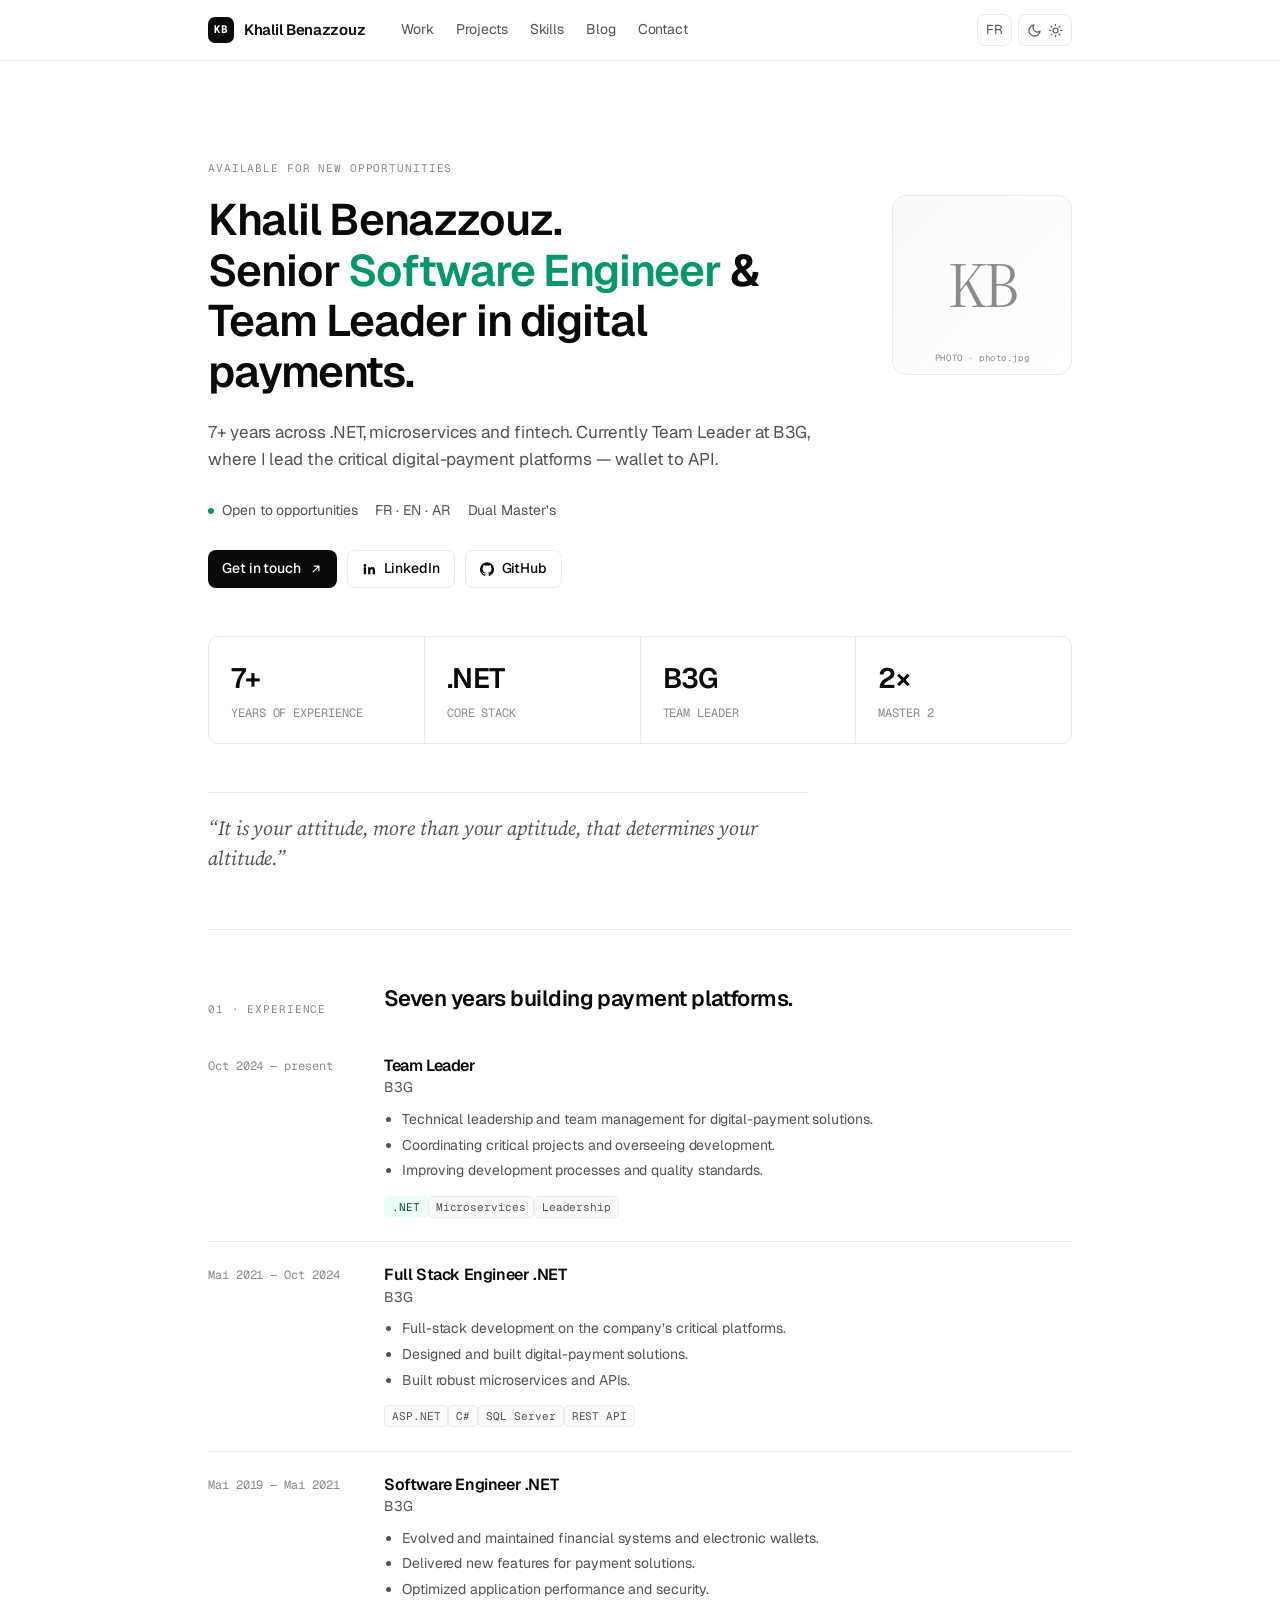
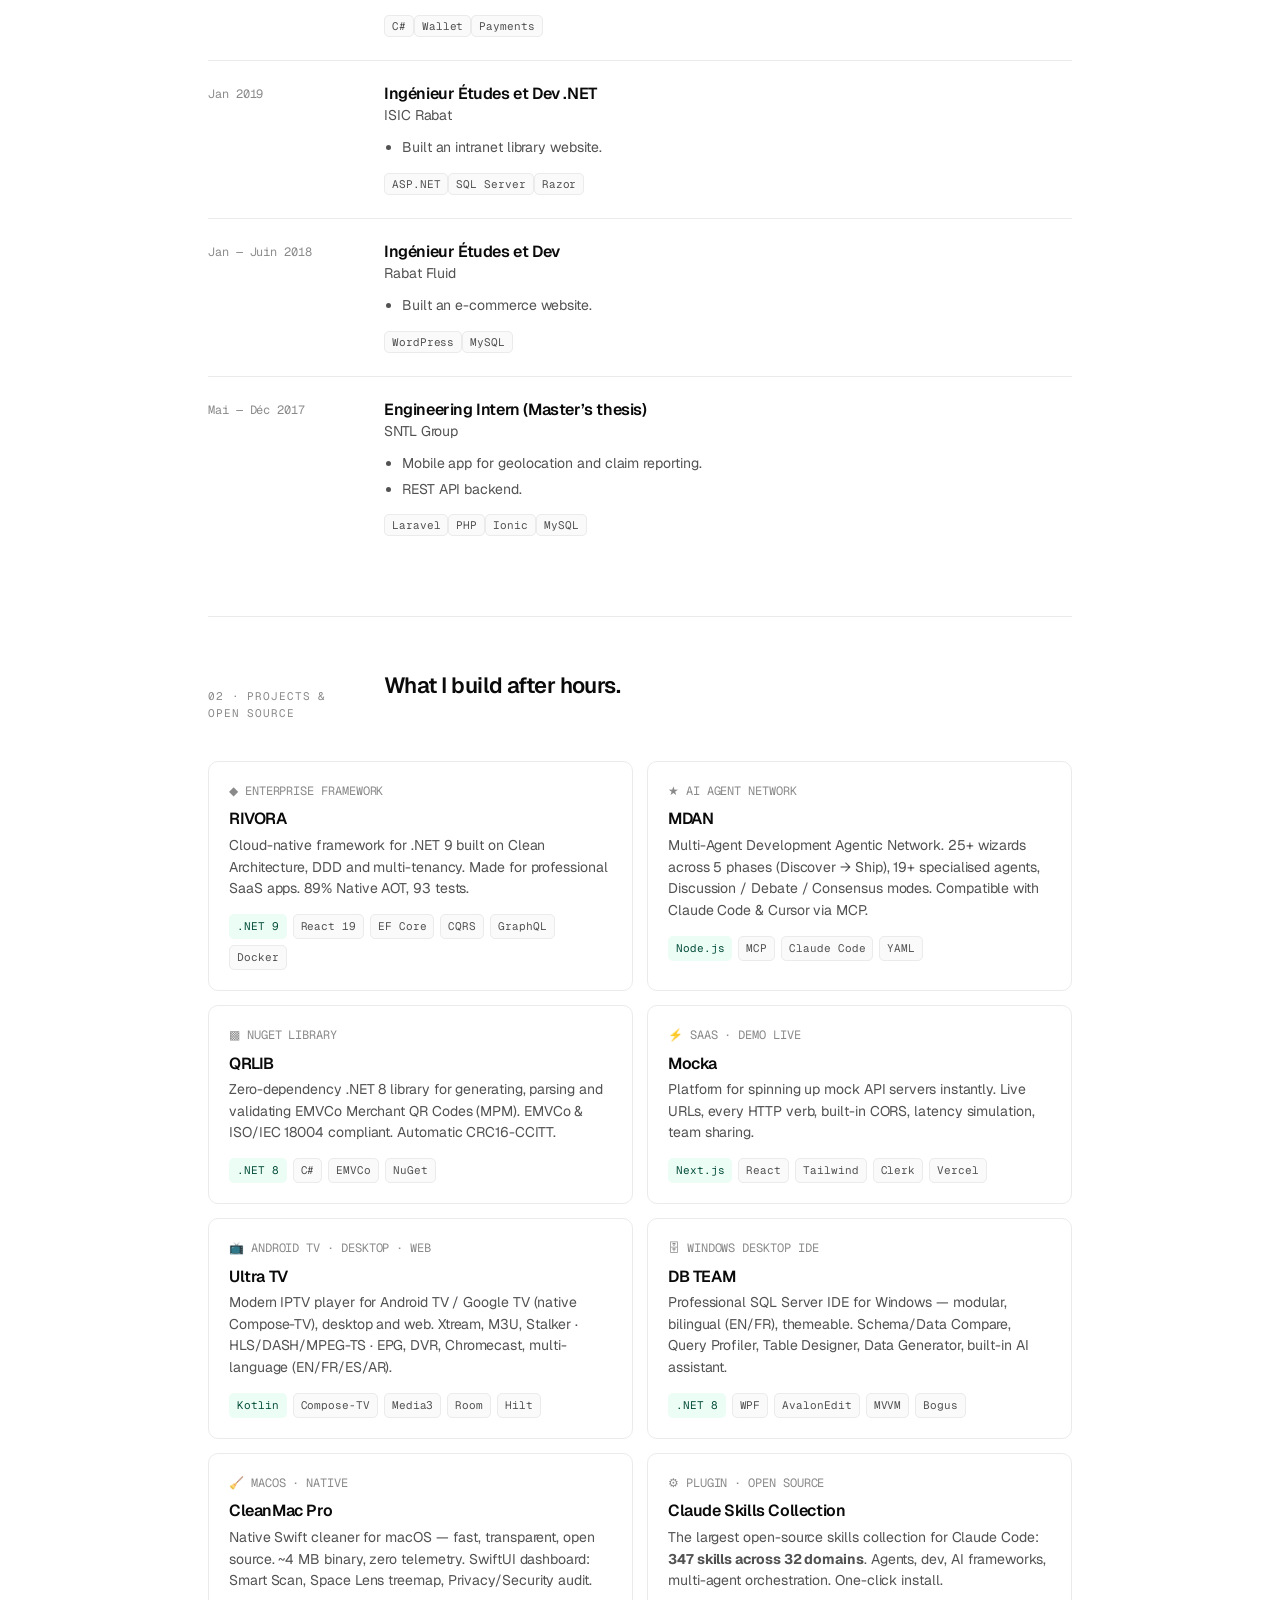
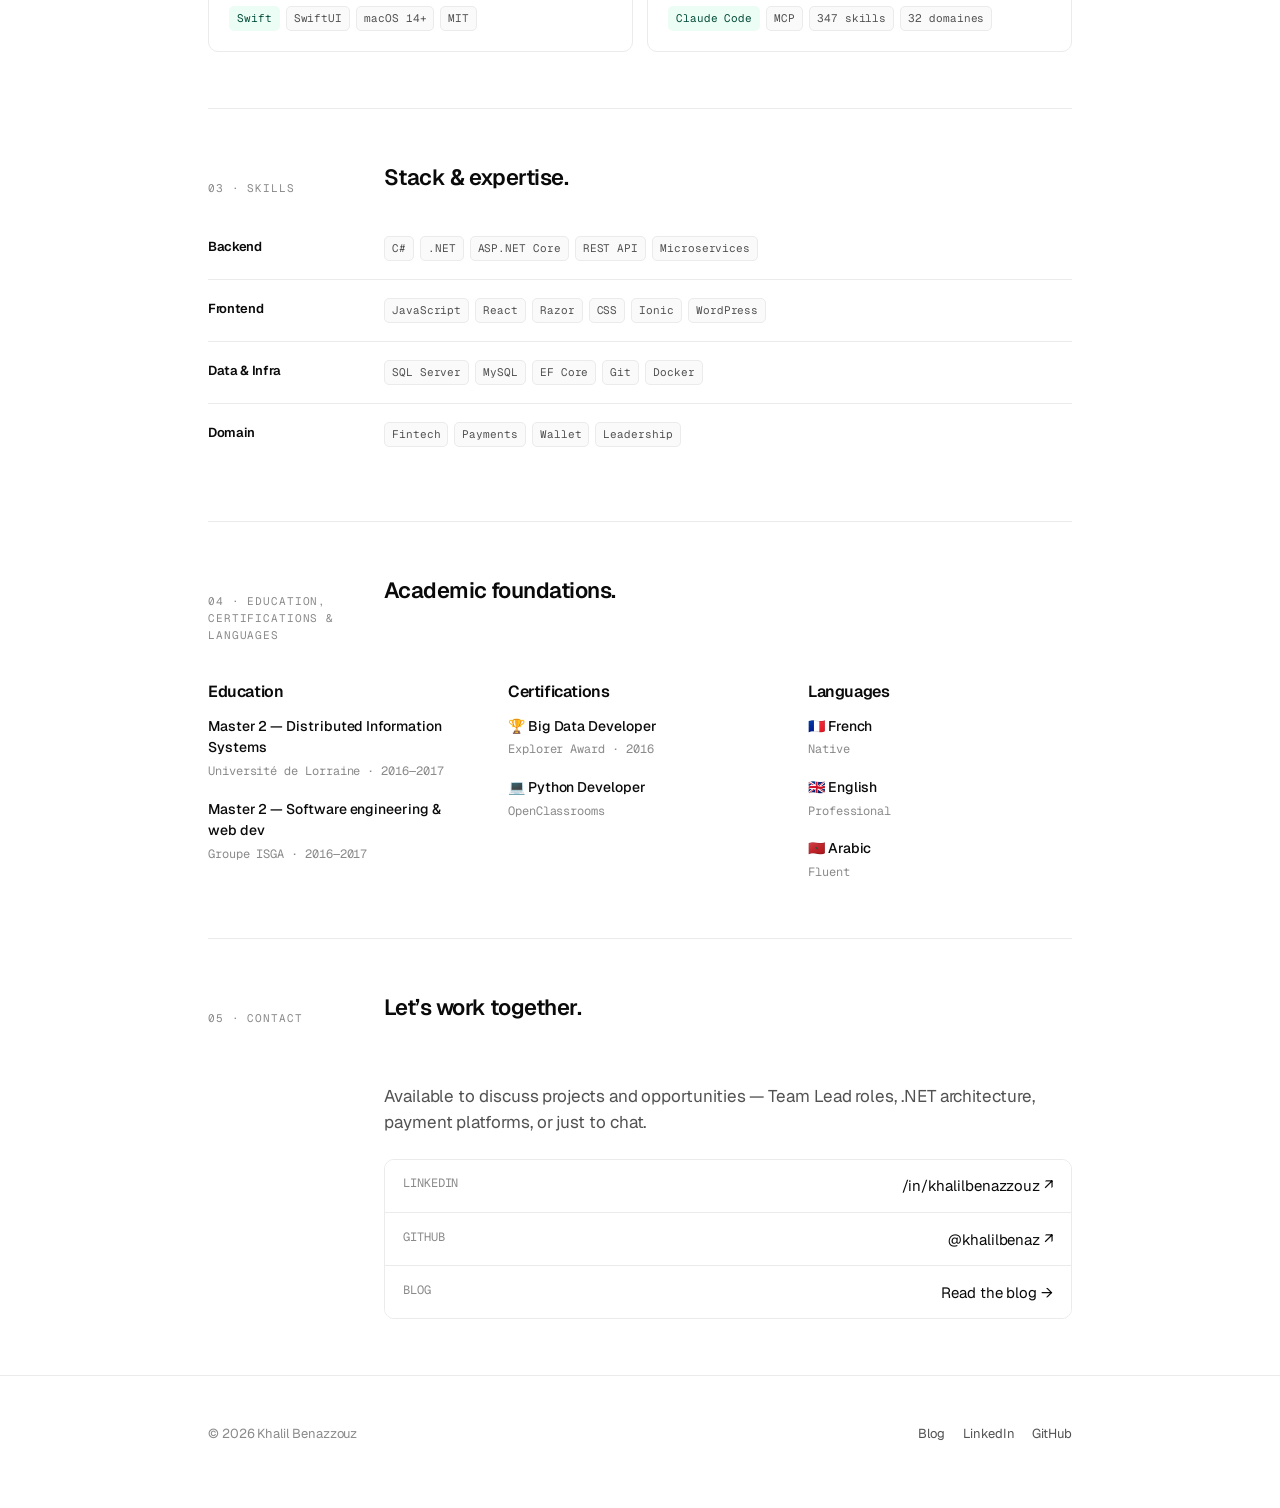
==== index.html @ b404e14e "Fix marker leak + cache-bust + nouveaux tags - blog.js: renderMarkdown strip les markers <!--lang:.." ====
<!doctype html>
<html lang="fr">
<head>
<meta charset="utf-8" />
<meta name="viewport" content="width=device-width,initial-scale=1" />
<title>Khalil Benazzouz — Senior Software Engineer · Team Leader Fintech</title>
<meta name="description" content="Khalil Benazzouz — Senior Software Engineer, Team Leader B3G. 7+ ans en .NET, microservices et solutions de paiement." />
<link rel="preconnect" href="https://fonts.googleapis.com" />
<link rel="preconnect" href="https://fonts.gstatic.com" crossorigin />
<link href="https://fonts.googleapis.com/css2?family=Geist:wght@300;400;500;600;700&family=Geist+Mono:wght@400;500&family=Source+Serif+4:ital,wght@0,400;1,400&display=swap" rel="stylesheet" />
<link rel="stylesheet" href="styles.css?v=3" />
<script src="shared.js?v=3" defer></script>
</head>
<body>
<header class="nav">
  <div class="wrap nav-inner">
    <a class="brand" href="index.html">
      <span class="brand-mark">KB</span>
      <span>Khalil Benazzouz</span>
    </a>
    <nav class="nav-links" aria-label="Primary">
      <a href="#work" data-lang="fr">Parcours</a><a href="#work" data-lang="en">Work</a>
      <a href="#projects" data-lang="fr">Projets</a><a href="#projects" data-lang="en">Projects</a>
      <a href="#skills" data-lang="fr">Compétences</a><a href="#skills" data-lang="en">Skills</a>
      <a href="blog.html">Blog</a>
      <a href="#contact">Contact</a>
    </nav>
    <div class="nav-tools">
      <button class="icon-btn" data-action="toggle-locale" type="button">FR</button>
      <button class="icon-btn" data-action="toggle-theme" type="button" aria-label="Toggle theme">
        <svg data-icon="moon" viewBox="0 0 24 24" fill="none" stroke="currentColor" stroke-width="1.8" stroke-linecap="round" stroke-linejoin="round"><path d="M21 12.8A9 9 0 1 1 11.2 3a7 7 0 0 0 9.8 9.8Z"/></svg>
        <svg data-icon="sun" viewBox="0 0 24 24" fill="none" stroke="currentColor" stroke-width="1.8" stroke-linecap="round" stroke-linejoin="round" hidden><circle cx="12" cy="12" r="4"/><path d="M12 2v2M12 20v2M4.9 4.9l1.4 1.4M17.7 17.7l1.4 1.4M2 12h2M20 12h2M4.9 19.1l1.4-1.4M17.7 6.3l1.4-1.4"/></svg>
      </button>
    </div>
  </div>
</header>

<main class="wrap">

  <!-- HERO -->
  <section class="hero" style="border-top:0">
    <p class="eyebrow"><span data-lang="fr">Disponible pour de nouvelles opportunités</span><span data-lang="en">Available for new opportunities</span></p>
    <div style="display:grid;grid-template-columns:1fr auto;gap:48px;align-items:start;margin-top:18px" class="hero-grid">
      <div>
        <h1>
          <span data-lang="fr">Khalil Benazzouz.<br/>Senior <span class="accent">Software Engineer</span> &amp; Team Leader sur les solutions de paiement.</span>
          <span data-lang="en">Khalil Benazzouz.<br/>Senior <span class="accent">Software Engineer</span> &amp; Team Leader in digital payments.</span>
        </h1>
        <p class="lede" style="margin-top:22px">
          <span data-lang="fr">7+ ans en .NET, microservices et fintech. Aujourd’hui Team Leader chez B3G, où je pilote les plateformes critiques de paiement digital — du wallet à l’API.</span>
          <span data-lang="en">7+ years across .NET, microservices and fintech. Currently Team Leader at B3G, where I lead the critical digital-payment platforms — wallet to API.</span>
        </p>
        <div class="hero-meta">
          <span><span class="dot"></span><span data-lang="fr">Ouvert aux opportunités</span><span data-lang="en">Open to opportunities</span></span>
          <span>FR · EN · AR</span>
          <span data-lang="fr">2× Master 2</span><span data-lang="en">Dual Master’s</span>
        </div>
        <div class="hero-actions">
          <a class="btn btn-primary" href="#contact">
            <span data-lang="fr">Me contacter</span><span data-lang="en">Get in touch</span>
            <svg viewBox="0 0 24 24" fill="none" stroke="currentColor" stroke-width="2" stroke-linecap="round" stroke-linejoin="round"><path d="M7 17 17 7M9 7h8v8"/></svg>
          </a>
          <a class="btn btn-ghost" href="https://linkedin.com/in/khalilbenazzouz" target="_blank" rel="noopener">
            <svg viewBox="0 0 24 24" fill="currentColor"><path d="M4.98 3.5a2.5 2.5 0 1 1 0 5 2.5 2.5 0 0 1 0-5ZM3 9h4v12H3V9Zm7 0h3.8v1.7h.05c.53-1 1.82-2.05 3.75-2.05 4 0 4.74 2.63 4.74 6.05V21h-4v-5.4c0-1.29-.03-2.96-1.8-2.96-1.8 0-2.08 1.41-2.08 2.86V21h-4V9Z"/></svg>
            LinkedIn
          </a>
          <a class="btn btn-ghost" href="https://github.com/khalilbenaz" target="_blank" rel="noopener">
            <svg viewBox="0 0 24 24" fill="currentColor"><path d="M12 .5a12 12 0 0 0-3.8 23.4c.6.1.8-.3.8-.6v-2.2c-3.3.7-4-1.4-4-1.4-.6-1.4-1.4-1.8-1.4-1.8-1.1-.8.1-.8.1-.8 1.2.1 1.9 1.3 1.9 1.3 1.1 1.9 2.9 1.3 3.6 1 .1-.8.4-1.3.8-1.6-2.7-.3-5.5-1.3-5.5-6 0-1.3.5-2.4 1.2-3.2-.1-.3-.5-1.5.1-3.2 0 0 1-.3 3.3 1.2a11.4 11.4 0 0 1 6 0c2.3-1.5 3.3-1.2 3.3-1.2.6 1.7.2 2.9.1 3.2.8.8 1.2 1.9 1.2 3.2 0 4.6-2.8 5.7-5.5 6 .4.4.8 1.1.8 2.2v3.3c0 .3.2.7.8.6A12 12 0 0 0 12 .5Z"/></svg>
            GitHub
          </a>
        </div>
      </div>
      <!-- Photo placeholder. Drop your real photo at photo.jpg next to this file then swap the src below. -->
      <div style="width:180px;height:180px;border-radius:14px;overflow:hidden;border:1px solid var(--border);background:linear-gradient(135deg,var(--bg-soft),var(--bg-elev));display:grid;place-items:center;flex-shrink:0;position:relative">
        <span style="font-family:var(--font-serif);font-size:64px;color:var(--text-3);letter-spacing:-0.04em">KB</span>
        <span style="position:absolute;bottom:8px;font-family:var(--font-mono);font-size:9px;color:var(--text-3);letter-spacing:0.06em">PHOTO · photo.jpg</span>
      </div>
    </div>

    <!-- Stats strip -->
    <div style="display:grid;grid-template-columns:repeat(4,1fr);gap:1px;margin-top:48px;background:var(--border);border:1px solid var(--border);border-radius:var(--radius);overflow:hidden">
      <div style="background:var(--bg-elev);padding:20px 22px">
        <div style="font-size:28px;font-weight:600;letter-spacing:-0.02em">7+</div>
        <div style="color:var(--text-3);font-size:12px;font-family:var(--font-mono);margin-top:4px"><span data-lang="fr">ANS D’EXPÉRIENCE</span><span data-lang="en">YEARS OF EXPERIENCE</span></div>
      </div>
      <div style="background:var(--bg-elev);padding:20px 22px">
        <div style="font-size:28px;font-weight:600;letter-spacing:-0.02em">.NET</div>
        <div style="color:var(--text-3);font-size:12px;font-family:var(--font-mono);margin-top:4px"><span data-lang="fr">STACK PRINCIPALE</span><span data-lang="en">CORE STACK</span></div>
      </div>
      <div style="background:var(--bg-elev);padding:20px 22px">
        <div style="font-size:28px;font-weight:600;letter-spacing:-0.02em">B3G</div>
        <div style="color:var(--text-3);font-size:12px;font-family:var(--font-mono);margin-top:4px">TEAM LEADER</div>
      </div>
      <div style="background:var(--bg-elev);padding:20px 22px">
        <div style="font-size:28px;font-weight:600;letter-spacing:-0.02em">2×</div>
        <div style="color:var(--text-3);font-size:12px;font-family:var(--font-mono);margin-top:4px">MASTER 2</div>
      </div>
    </div>

    <!-- Quote -->
    <blockquote style="margin:48px 0 0;padding:20px 0 0;border-top:1px solid var(--border);font-family:var(--font-serif);font-style:italic;font-size:20px;line-height:1.5;color:var(--text-2);max-width:60ch">
      <span data-lang="fr">« C’est votre attitude, bien plus que votre aptitude, qui détermine votre altitude. »</span>
      <span data-lang="en">“It is your attitude, more than your aptitude, that determines your altitude.”</span>
    </blockquote>
  </section>

  <!-- WORK -->
  <section id="work">
    <div class="section-head">
      <p class="eyebrow">01 · <span data-lang="fr">Expérience professionnelle</span><span data-lang="en">Experience</span></p>
      <h2 data-lang="fr">Sept ans à construire des plateformes de paiement.</h2>
      <h2 data-lang="en">Seven years building payment platforms.</h2>
    </div>
    <div class="timeline">

      <article class="exp">
        <div><div class="when">Oct 2024 — <span data-lang="fr">aujourd’hui</span><span data-lang="en">present</span></div></div>
        <div>
          <h3>Team Leader</h3>
          <p class="where">B3G</p>
          <ul>
            <li data-lang="fr">Leadership technique et gestion d’équipe pour les solutions de paiement numérique.</li>
            <li data-lang="en">Technical leadership and team management for digital-payment solutions.</li>
            <li data-lang="fr">Coordination de projets critiques et supervision du développement.</li>
            <li data-lang="en">Coordinating critical projects and overseeing development.</li>
            <li data-lang="fr">Amélioration des processus de développement et des standards de qualité.</li>
            <li data-lang="en">Improving development processes and quality standards.</li>
          </ul>
          <div class="tags">
            <span class="tag accent">.NET</span><span class="tag">Microservices</span><span class="tag">Leadership</span>
          </div>
        </div>
      </article>

      <article class="exp">
        <div><div class="when">Mai 2021 — Oct 2024</div></div>
        <div>
          <h3>Full Stack Engineer .NET</h3>
          <p class="where">B3G</p>
          <ul>
            <li data-lang="fr">Développement full stack sur les plateformes critiques de l’entreprise.</li>
            <li data-lang="en">Full-stack development on the company’s critical platforms.</li>
            <li data-lang="fr">Conception et implémentation de solutions de paiement digital.</li>
            <li data-lang="en">Designed and built digital-payment solutions.</li>
            <li data-lang="fr">Développement de microservices et APIs robustes.</li>
            <li data-lang="en">Built robust microservices and APIs.</li>
          </ul>
          <div class="tags">
            <span class="tag">ASP.NET</span><span class="tag">C#</span><span class="tag">SQL Server</span><span class="tag">REST API</span>
          </div>
        </div>
      </article>

      <article class="exp">
        <div><div class="when">Mai 2019 — Mai 2021</div></div>
        <div>
          <h3>Software Engineer .NET</h3>
          <p class="where">B3G</p>
          <ul>
            <li data-lang="fr">Évolution et maintenance des systèmes financiers et portefeuilles électroniques.</li>
            <li data-lang="en">Evolved and maintained financial systems and electronic wallets.</li>
            <li data-lang="fr">Développement de fonctionnalités pour solutions de paiement.</li>
            <li data-lang="en">Delivered new features for payment solutions.</li>
            <li data-lang="fr">Optimisation des performances et sécurité des applications.</li>
            <li data-lang="en">Optimized application performance and security.</li>
          </ul>
          <div class="tags">
            <span class="tag">C#</span><span class="tag">Wallet</span><span class="tag">Payments</span>
          </div>
        </div>
      </article>

      <article class="exp">
        <div><div class="when">Jan 2019</div></div>
        <div>
          <h3>Ingénieur Études et Dev .NET</h3>
          <p class="where">ISIC Rabat</p>
          <ul>
            <li data-lang="fr">Développement d’un site intranet de bibliothèque.</li>
            <li data-lang="en">Built an intranet library website.</li>
          </ul>
          <div class="tags">
            <span class="tag">ASP.NET</span><span class="tag">SQL Server</span><span class="tag">Razor</span>
          </div>
        </div>
      </article>

      <article class="exp">
        <div><div class="when">Jan — Juin 2018</div></div>
        <div>
          <h3>Ingénieur Études et Dev</h3>
          <p class="where">Rabat Fluid</p>
          <ul>
            <li data-lang="fr">Développement d’un site web e-commerce.</li>
            <li data-lang="en">Built an e-commerce website.</li>
          </ul>
          <div class="tags">
            <span class="tag">WordPress</span><span class="tag">MySQL</span>
          </div>
        </div>
      </article>

      <article class="exp">
        <div><div class="when">Mai — Déc 2017</div></div>
        <div>
          <h3 data-lang="fr">Ingénieur Stagiaire (PFE Master)</h3>
          <h3 data-lang="en">Engineering Intern (Master’s thesis)</h3>
          <p class="where">SNTL Group</p>
          <ul>
            <li data-lang="fr">Application mobile de géolocalisation et déclaration de sinistre.</li>
            <li data-lang="en">Mobile app for geolocation and claim reporting.</li>
            <li data-lang="fr">API REST backend.</li>
            <li data-lang="en">REST API backend.</li>
          </ul>
          <div class="tags">
            <span class="tag">Laravel</span><span class="tag">PHP</span><span class="tag">Ionic</span><span class="tag">MySQL</span>
          </div>
        </div>
      </article>

    </div>
  </section>

  <!-- PROJECTS -->
  <section id="projects">
    <div class="section-head">
      <p class="eyebrow">02 · <span data-lang="fr">Projets &amp; open source</span><span data-lang="en">Projects &amp; open source</span></p>
      <h2 data-lang="fr">Ce que je construis le soir.</h2>
      <h2 data-lang="en">What I build after hours.</h2>
    </div>

    <div class="grid-2">

      <a class="card" href="https://github.com/khalilbenaz/RIVORA" target="_blank" rel="noopener">
        <div class="meta">◆ ENTERPRISE FRAMEWORK</div>
        <h3>RIVORA</h3>
        <p data-lang="fr">Framework cloud-native pour .NET 9 basé sur Clean Architecture, DDD et multi-tenancy. Conçu pour les applications SaaS professionnelles. 89% Native AOT, 93 tests.</p>
        <p data-lang="en">Cloud-native framework for .NET 9 built on Clean Architecture, DDD and multi-tenancy. Made for professional SaaS apps. 89% Native AOT, 93 tests.</p>
        <div class="tags">
          <span class="tag accent">.NET 9</span><span class="tag">React 19</span><span class="tag">EF Core</span><span class="tag">CQRS</span><span class="tag">GraphQL</span><span class="tag">Docker</span>
        </div>
      </a>

      <a class="card" href="https://github.com/khalilbenaz/MDAN" target="_blank" rel="noopener">
        <div class="meta">★ AI AGENT NETWORK</div>
        <h3>MDAN</h3>
        <p data-lang="fr">Multi-Agent Development Agentic Network. 25+ wizards en 5 phases (Discover → Ship), 19+ agents spécialisés, modes Discussion / Débat / Consensus. Compatible Claude Code &amp; Cursor via MCP.</p>
        <p data-lang="en">Multi-Agent Development Agentic Network. 25+ wizards across 5 phases (Discover → Ship), 19+ specialised agents, Discussion / Debate / Consensus modes. Compatible with Claude Code &amp; Cursor via MCP.</p>
        <div class="tags">
          <span class="tag accent">Node.js</span><span class="tag">MCP</span><span class="tag">Claude Code</span><span class="tag">YAML</span>
        </div>
      </a>

      <a class="card" href="https://github.com/khalilbenaz/QRLIB" target="_blank" rel="noopener">
        <div class="meta">▩ NUGET LIBRARY</div>
        <h3>QRLIB</h3>
        <p data-lang="fr">Librairie .NET 8 zéro-dépendance pour générer, parser et valider les QR Codes EMVCo Merchant (MPM). Conforme EMVCo et ISO/IEC 18004. CRC16-CCITT automatique.</p>
        <p data-lang="en">Zero-dependency .NET 8 library for generating, parsing and validating EMVCo Merchant QR Codes (MPM). EMVCo &amp; ISO/IEC 18004 compliant. Automatic CRC16-CCITT.</p>
        <div class="tags">
          <span class="tag accent">.NET 8</span><span class="tag">C#</span><span class="tag">EMVCo</span><span class="tag">NuGet</span>
        </div>
      </a>

      <a class="card" href="https://mock-a.netlify.app/" target="_blank" rel="noopener">
        <div class="meta">⚡ SAAS · DEMO LIVE</div>
        <h3>Mocka</h3>
        <p data-lang="fr">Plateforme pour créer des serveurs mock API instantanément. URLs live, tous les verbes HTTP, CORS intégré, simulation de latence, partage d’équipe.</p>
        <p data-lang="en">Platform for spinning up mock API servers instantly. Live URLs, every HTTP verb, built-in CORS, latency simulation, team sharing.</p>
        <div class="tags">
          <span class="tag accent">Next.js</span><span class="tag">React</span><span class="tag">Tailwind</span><span class="tag">Clerk</span><span class="tag">Vercel</span>
        </div>
      </a>

      <a class="card" href="https://github.com/khalilbenaz/ultra-tv" target="_blank" rel="noopener">
        <div class="meta">📺 ANDROID TV · DESKTOP · WEB</div>
        <h3>Ultra TV</h3>
        <p data-lang="fr">Lecteur IPTV moderne pour Android TV / Google TV (natif Compose-TV), desktop et web. Xtream, M3U, Stalker · HLS/DASH/MPEG-TS · EPG, DVR, Chromecast, multi-langues (EN/FR/ES/AR).</p>
        <p data-lang="en">Modern IPTV player for Android TV / Google TV (native Compose-TV), desktop and web. Xtream, M3U, Stalker · HLS/DASH/MPEG-TS · EPG, DVR, Chromecast, multi-language (EN/FR/ES/AR).</p>
        <div class="tags">
          <span class="tag accent">Kotlin</span><span class="tag">Compose-TV</span><span class="tag">Media3</span><span class="tag">Room</span><span class="tag">Hilt</span>
        </div>
      </a>

      <a class="card" href="https://khalilbenaz.github.io/DBTeam/" target="_blank" rel="noopener">
        <div class="meta">🗄 WINDOWS DESKTOP IDE</div>
        <h3>DB TEAM</h3>
        <p data-lang="fr">IDE SQL Server professionnel pour Windows — modulaire, bilingue (EN/FR), thèmes. Schema/Data Compare, Query Profiler, Table Designer, Data Generator, AI assistant intégré.</p>
        <p data-lang="en">Professional SQL Server IDE for Windows — modular, bilingual (EN/FR), themeable. Schema/Data Compare, Query Profiler, Table Designer, Data Generator, built-in AI assistant.</p>
        <div class="tags">
          <span class="tag accent">.NET 8</span><span class="tag">WPF</span><span class="tag">AvalonEdit</span><span class="tag">MVVM</span><span class="tag">Bogus</span>
        </div>
      </a>

      <a class="card" href="https://github.com/khalilbenaz/cleanmac-pro" target="_blank" rel="noopener">
        <div class="meta">🧹 MACOS · NATIVE</div>
        <h3>CleanMac Pro</h3>
        <p data-lang="fr">Cleaner natif Swift pour macOS — rapide, transparent, open source. Binaire ~4 MB, zéro télémétrie. Dashboard SwiftUI : Smart Scan, Space Lens (treemap), audit Privacy/Security.</p>
        <p data-lang="en">Native Swift cleaner for macOS — fast, transparent, open source. ~4 MB binary, zero telemetry. SwiftUI dashboard: Smart Scan, Space Lens treemap, Privacy/Security audit.</p>
        <div class="tags">
          <span class="tag accent">Swift</span><span class="tag">SwiftUI</span><span class="tag">macOS 14+</span><span class="tag">MIT</span>
        </div>
      </a>

      <a class="card" href="https://github.com/khalilbenaz/claude-skills-collection" target="_blank" rel="noopener">
        <div class="meta">⚙ PLUGIN · OPEN SOURCE</div>
        <h3>Claude Skills Collection</h3>
        <p data-lang="fr">La plus grande collection open source de skills pour Claude Code : <strong>347 skills, 32 domaines</strong>. Agents, dev, frameworks IA, orchestration multi-agents. Installable en un clic.</p>
        <p data-lang="en">The largest open-source skills collection for Claude Code: <strong>347 skills across 32 domains</strong>. Agents, dev, AI frameworks, multi-agent orchestration. One-click install.</p>
        <div class="tags">
          <span class="tag accent">Claude Code</span><span class="tag">MCP</span><span class="tag">347 skills</span><span class="tag">32 domaines</span>
        </div>
      </a>

    </div>
  </section>

  <!-- SKILLS -->
  <section id="skills">
    <div class="section-head">
      <p class="eyebrow">03 · <span data-lang="fr">Compétences</span><span data-lang="en">Skills</span></p>
      <h2 data-lang="fr">Stack &amp; expertise.</h2>
      <h2 data-lang="en">Stack &amp; expertise.</h2>
    </div>
    <div>
      <div class="skill-group">
        <h4>Backend</h4>
        <div class="skill-list">
          <span class="tag">C#</span><span class="tag">.NET</span><span class="tag">ASP.NET Core</span><span class="tag">REST API</span><span class="tag">Microservices</span>
        </div>
      </div>
      <div class="skill-group">
        <h4>Frontend</h4>
        <div class="skill-list">
          <span class="tag">JavaScript</span><span class="tag">React</span><span class="tag">Razor</span><span class="tag">CSS</span><span class="tag">Ionic</span><span class="tag">WordPress</span>
        </div>
      </div>
      <div class="skill-group">
        <h4>Data &amp; Infra</h4>
        <div class="skill-list">
          <span class="tag">SQL Server</span><span class="tag">MySQL</span><span class="tag">EF Core</span><span class="tag">Git</span><span class="tag">Docker</span>
        </div>
      </div>
      <div class="skill-group">
        <h4><span data-lang="fr">Domaine</span><span data-lang="en">Domain</span></h4>
        <div class="skill-list">
          <span class="tag">Fintech</span><span class="tag">Payments</span><span class="tag">Wallet</span><span class="tag">Leadership</span>
        </div>
      </div>
    </div>
  </section>

  <!-- CERTS + EDU + LANG -->
  <section id="credentials">
    <div class="section-head">
      <p class="eyebrow">04 · <span data-lang="fr">Formation, certifications &amp; langues</span><span data-lang="en">Education, certifications &amp; languages</span></p>
      <h2 data-lang="fr">Bases académiques.</h2>
      <h2 data-lang="en">Academic foundations.</h2>
    </div>

    <div style="display:grid;grid-template-columns:1fr 1fr 1fr;gap:36px" class="creds-grid">
      <div>
        <h3 style="margin-bottom:14px" data-lang="fr">Formation</h3>
        <h3 style="margin-bottom:14px" data-lang="en">Education</h3>
        <ul style="list-style:none;padding:0;margin:0;display:flex;flex-direction:column;gap:18px;font-size:14px">
          <li>
            <div style="color:var(--text);font-weight:500">Master 2 — <span data-lang="fr">Systèmes d’Informations Distribués</span><span data-lang="en">Distributed Information Systems</span></div>
            <div class="meta" style="color:var(--text-3);font-family:var(--font-mono);font-size:12px;margin-top:3px">Université de Lorraine · 2016—2017</div>
          </li>
          <li>
            <div style="color:var(--text);font-weight:500">Master 2 — <span data-lang="fr">Ingénierie logicielle &amp; développement web</span><span data-lang="en">Software engineering &amp; web dev</span></div>
            <div class="meta" style="color:var(--text-3);font-family:var(--font-mono);font-size:12px;margin-top:3px">Groupe ISGA · 2016—2017</div>
          </li>
        </ul>
      </div>
      <div>
        <h3 style="margin-bottom:14px">Certifications</h3>
        <ul style="list-style:none;padding:0;margin:0;display:flex;flex-direction:column;gap:18px;font-size:14px">
          <li>
            <div style="color:var(--text);font-weight:500">🏆 Big Data Developer</div>
            <div class="meta" style="color:var(--text-3);font-family:var(--font-mono);font-size:12px;margin-top:3px">Explorer Award · 2016</div>
          </li>
          <li>
            <div style="color:var(--text);font-weight:500">💻 Python Developer</div>
            <div class="meta" style="color:var(--text-3);font-family:var(--font-mono);font-size:12px;margin-top:3px">OpenClassrooms</div>
          </li>
        </ul>
      </div>
      <div>
        <h3 style="margin-bottom:14px" data-lang="fr">Langues</h3>
        <h3 style="margin-bottom:14px" data-lang="en">Languages</h3>
        <ul style="list-style:none;padding:0;margin:0;display:flex;flex-direction:column;gap:18px;font-size:14px">
          <li>
            <div style="color:var(--text);font-weight:500">🇫🇷 <span data-lang="fr">Français</span><span data-lang="en">French</span></div>
            <div class="meta" style="color:var(--text-3);font-family:var(--font-mono);font-size:12px;margin-top:3px"><span data-lang="fr">Natif</span><span data-lang="en">Native</span></div>
          </li>
          <li>
            <div style="color:var(--text);font-weight:500">🇬🇧 <span data-lang="fr">Anglais</span><span data-lang="en">English</span></div>
            <div class="meta" style="color:var(--text-3);font-family:var(--font-mono);font-size:12px;margin-top:3px"><span data-lang="fr">Professionnel</span><span data-lang="en">Professional</span></div>
          </li>
          <li>
            <div style="color:var(--text);font-weight:500">🇲🇦 <span data-lang="fr">Arabe</span><span data-lang="en">Arabic</span></div>
            <div class="meta" style="color:var(--text-3);font-family:var(--font-mono);font-size:12px;margin-top:3px"><span data-lang="fr">Courant</span><span data-lang="en">Fluent</span></div>
          </li>
        </ul>
      </div>
    </div>
  </section>

  <!-- CONTACT -->
  <section id="contact">
    <div class="section-head">
      <p class="eyebrow">05 · Contact</p>
      <h2 data-lang="fr">Travaillons ensemble.</h2>
      <h2 data-lang="en">Let’s work together.</h2>
    </div>
    <div style="display:grid;grid-template-columns:140px 1fr;gap:36px">
      <div></div>
      <div>
        <p class="lede" style="margin-bottom:24px">
          <span data-lang="fr">Disponible pour discuter de vos projets et opportunités — Team Lead, architecture .NET, plateformes de paiement, ou simplement échanger.</span>
          <span data-lang="en">Available to discuss projects and opportunities — Team Lead roles, .NET architecture, payment platforms, or just to chat.</span>
        </p>
        <div style="display:flex;flex-direction:column;gap:1px;border:1px solid var(--border);border-radius:var(--radius);overflow:hidden">
          <a href="https://linkedin.com/in/khalilbenazzouz" target="_blank" rel="noopener" style="display:flex;justify-content:space-between;padding:14px 18px;background:var(--bg-elev);border-bottom:1px solid var(--border)">
            <span style="color:var(--text-3);font-family:var(--font-mono);font-size:12px">LINKEDIN</span>
            <span>/in/khalilbenazzouz ↗</span>
          </a>
          <a href="https://github.com/khalilbenaz" target="_blank" rel="noopener" style="display:flex;justify-content:space-between;padding:14px 18px;background:var(--bg-elev);border-bottom:1px solid var(--border)">
            <span style="color:var(--text-3);font-family:var(--font-mono);font-size:12px">GITHUB</span>
            <span>@khalilbenaz ↗</span>
          </a>
          <a href="blog.html" style="display:flex;justify-content:space-between;padding:14px 18px;background:var(--bg-elev)">
            <span style="color:var(--text-3);font-family:var(--font-mono);font-size:12px">BLOG</span>
            <span data-lang="fr">Lire le blog →</span><span data-lang="en">Read the blog →</span>
          </a>
        </div>
      </div>
    </div>
  </section>

</main>

<footer>
  <div class="wrap foot">
    <div>© 2026 Khalil Benazzouz</div>
    <div style="display:flex;gap:18px">
      <a href="blog.html">Blog</a>
      <a href="https://linkedin.com/in/khalilbenazzouz" target="_blank" rel="noopener">LinkedIn</a>
      <a href="https://github.com/khalilbenaz" target="_blank" rel="noopener">GitHub</a>
    </div>
  </div>
</footer>
<style>
  @media (max-width: 720px) {
    .hero-grid { grid-template-columns: 1fr !important; }
    .creds-grid { grid-template-columns: 1fr !important; }
  }
  @media (max-width: 920px) {
    .creds-grid { grid-template-columns: 1fr 1fr !important; }
  }
</style>
</body>
</html>
---- styles.css ----
/* ---------- Design tokens ---------- */
:root {
  --bg: #ffffff;
  --bg-soft: #fafafa;
  --bg-elev: #ffffff;
  --border: #ebebeb;
  --border-strong: #d4d4d4;
  --text: #0a0a0a;
  --text-2: #525252;
  --text-3: #8a8a8a;
  --accent: #059669;        /* emerald-600 */
  --accent-soft: #ecfdf5;   /* emerald-50 */
  --accent-ink: #064e3b;    /* emerald-900 */
  --shadow-sm: 0 1px 0 rgba(0,0,0,0.04), 0 1px 2px rgba(0,0,0,0.03);
  --shadow-md: 0 4px 16px -4px rgba(0,0,0,0.08);
  --radius-sm: 6px;
  --radius: 10px;
  --radius-lg: 14px;
  --maxw: 920px;
  --font-sans: "Geist", ui-sans-serif, system-ui, sans-serif;
  --font-mono: "Geist Mono", ui-monospace, "SF Mono", Menlo, monospace;
  --font-serif: "Source Serif 4", Georgia, serif;
}
:root[data-theme="dark"] {
  --bg: #0a0a0a;
  --bg-soft: #111111;
  --bg-elev: #141414;
  --border: #232323;
  --border-strong: #303030;
  --text: #fafafa;
  --text-2: #a3a3a3;
  --text-3: #6b6b6b;
  --accent: #34d399;
  --accent-soft: #052e1e;
  --accent-ink: #d1fae5;
  --shadow-sm: 0 1px 0 rgba(255,255,255,0.04);
  --shadow-md: 0 4px 24px -4px rgba(0,0,0,0.6);
}

/* ---------- Reset ---------- */
*, *::before, *::after { box-sizing: border-box; }
html, body { margin: 0; padding: 0; }
html { scroll-behavior: smooth; }
body {
  font-family: var(--font-sans);
  background: var(--bg);
  color: var(--text);
  -webkit-font-smoothing: antialiased;
  text-rendering: optimizeLegibility;
  font-size: 15px;
  line-height: 1.55;
  letter-spacing: -0.005em;
}
a { color: inherit; text-decoration: none; }
img { max-width: 100%; display: block; }
button { font: inherit; cursor: pointer; }

/* ---------- Layout ---------- */
.wrap { max-width: var(--maxw); margin: 0 auto; padding: 0 28px; }

/* ---------- Top nav ---------- */
.nav {
  position: sticky; top: 0; z-index: 50;
  backdrop-filter: saturate(140%) blur(12px);
  background: color-mix(in oklab, var(--bg) 80%, transparent);
  border-bottom: 1px solid var(--border);
}
.nav-inner {
  display: flex; align-items: center; gap: 28px;
  height: 60px;
}
.brand {
  display: inline-flex; align-items: center; gap: 10px;
  font-weight: 600; letter-spacing: -0.02em;
}
.brand-mark {
  width: 26px; height: 26px; border-radius: 7px;
  background: var(--text); color: var(--bg);
  display: grid; place-items: center;
  font-family: var(--font-mono); font-size: 11px; font-weight: 700;
}
.nav-links { display: flex; gap: 22px; margin-left: 8px; }
.nav-links a {
  color: var(--text-2); font-size: 14px; transition: color .15s ease;
}
.nav-links a:hover, .nav-links a[aria-current="page"] { color: var(--text); }
.nav-tools { margin-left: auto; display: flex; align-items: center; gap: 6px; }

.icon-btn {
  height: 32px; min-width: 32px; padding: 0 8px;
  border: 1px solid var(--border); background: var(--bg-elev);
  border-radius: 8px; color: var(--text-2);
  display: inline-flex; align-items: center; justify-content: center; gap: 6px;
  font-size: 13px; transition: all .15s ease;
}
.icon-btn:hover { color: var(--text); border-color: var(--border-strong); }
.icon-btn svg { width: 15px; height: 15px; }
.icon-btn[data-active="true"] { color: var(--text); background: var(--bg-soft); }

/* ---------- Type ---------- */
h1, h2, h3, h4 { letter-spacing: -0.025em; line-height: 1.15; margin: 0; }
h1 { font-size: clamp(34px, 4vw, 44px); font-weight: 600; }
h2 { font-size: 22px; font-weight: 600; }
h3 { font-size: 16px; font-weight: 600; }
.eyebrow {
  font-family: var(--font-mono);
  font-size: 11px; letter-spacing: 0.08em; text-transform: uppercase;
  color: var(--text-3);
}
.lede { color: var(--text-2); font-size: 17px; line-height: 1.55; max-width: 60ch; }

/* ---------- Sections ---------- */
section { padding: 56px 0; border-top: 1px solid var(--border); }
section:first-of-type { border-top: 0; }
.section-head {
  display: grid; grid-template-columns: 140px 1fr; gap: 36px;
  margin-bottom: 28px;
}
.section-head .eyebrow { padding-top: 4px; }
@media (max-width: 720px) {
  .section-head { grid-template-columns: 1fr; gap: 8px; }
}

/* ---------- Hero ---------- */
.hero { padding: 88px 0 56px; }
.hero h1 { margin-bottom: 18px; }
.hero h1 .accent { color: var(--accent); }
.hero-meta {
  display: flex; flex-wrap: wrap; gap: 8px 18px;
  margin-top: 28px; color: var(--text-2); font-size: 14px;
}
.hero-meta .dot { width: 6px; height: 6px; border-radius: 50%; background: var(--accent); display: inline-block; margin-right: 8px; vertical-align: middle; }
.hero-actions { display: flex; gap: 10px; margin-top: 28px; flex-wrap: wrap; }
.btn {
  display: inline-flex; align-items: center; gap: 8px;
  height: 38px; padding: 0 14px; border-radius: 8px;
  font-size: 14px; font-weight: 500;
  transition: all .15s ease;
}
.btn-primary { background: var(--text); color: var(--bg); }
.btn-primary:hover { background: var(--accent); color: #fff; }
.btn-ghost { border: 1px solid var(--border); color: var(--text); background: var(--bg-elev); }
.btn-ghost:hover { border-color: var(--border-strong); }
.btn svg { width: 14px; height: 14px; }

/* ---------- Cards / grids ---------- */
.grid-2 { display: grid; grid-template-columns: 1fr 1fr; gap: 14px; }
@media (max-width: 720px) { .grid-2 { grid-template-columns: 1fr; } }

.card {
  border: 1px solid var(--border); background: var(--bg-elev);
  border-radius: var(--radius); padding: 20px;
  transition: border-color .15s ease, transform .2s ease;
}
.card:hover { border-color: var(--border-strong); }
.card .meta { color: var(--text-3); font-size: 12px; font-family: var(--font-mono); }
.card h3 { margin: 10px 0 6px; }
.card p { color: var(--text-2); margin: 0; font-size: 14px; }
.card .tags { display: flex; flex-wrap: wrap; gap: 6px; margin-top: 14px; }
.tag {
  font-family: var(--font-mono); font-size: 11px;
  padding: 3px 7px; border-radius: 5px;
  background: var(--bg-soft); color: var(--text-2);
  border: 1px solid var(--border);
}
.tag.accent { background: var(--accent-soft); color: var(--accent-ink); border-color: transparent; }

/* ---------- Experience timeline ---------- */
.timeline { display: flex; flex-direction: column; gap: 0; }
.exp {
  display: grid; grid-template-columns: 140px 1fr; gap: 36px;
  padding: 24px 0; border-top: 1px solid var(--border);
}
.exp:first-child { border-top: 0; padding-top: 0; }
.exp .when { color: var(--text-3); font-family: var(--font-mono); font-size: 12px; }
.exp h3 { font-size: 16px; }
.exp .where { color: var(--text-2); font-size: 14px; margin-top: 2px; }
.exp p { color: var(--text-2); margin: 10px 0 0; font-size: 14px; }
.exp ul { margin: 10px 0 0; padding-left: 18px; color: var(--text-2); font-size: 14px; }
.exp ul li { margin: 4px 0; }
.exp .tags { margin-top: 12px; }
@media (max-width: 720px) {
  .exp { grid-template-columns: 1fr; gap: 8px; }
}

/* ---------- Skills ---------- */
.skill-group { display: grid; grid-template-columns: 140px 1fr; gap: 36px; padding: 18px 0; border-top: 1px solid var(--border); }
.skill-group:first-child { border-top: 0; padding-top: 0; }
.skill-group h4 { font-size: 13px; font-weight: 600; color: var(--text); margin: 4px 0 0; }
.skill-list { display: flex; flex-wrap: wrap; gap: 6px; }
@media (max-width: 720px) {
  .skill-group { grid-template-columns: 1fr; gap: 10px; }
}

/* ---------- Footer ---------- */
footer { padding: 48px 0 64px; border-top: 1px solid var(--border); color: var(--text-3); font-size: 13px; }
.foot { display: flex; justify-content: space-between; flex-wrap: wrap; gap: 16px; }
.foot a { color: var(--text-2); }
.foot a:hover { color: var(--text); }

/* ---------- i18n helper ---------- */
[data-lang]:not([data-lang="fr"]) { display: none; }
:root[data-locale="en"] [data-lang="fr"] { display: none; }
:root[data-locale="en"] [data-lang="en"] { display: revert; }

/* ---------- Selection ---------- */
::selection { background: var(--accent); color: #fff; }
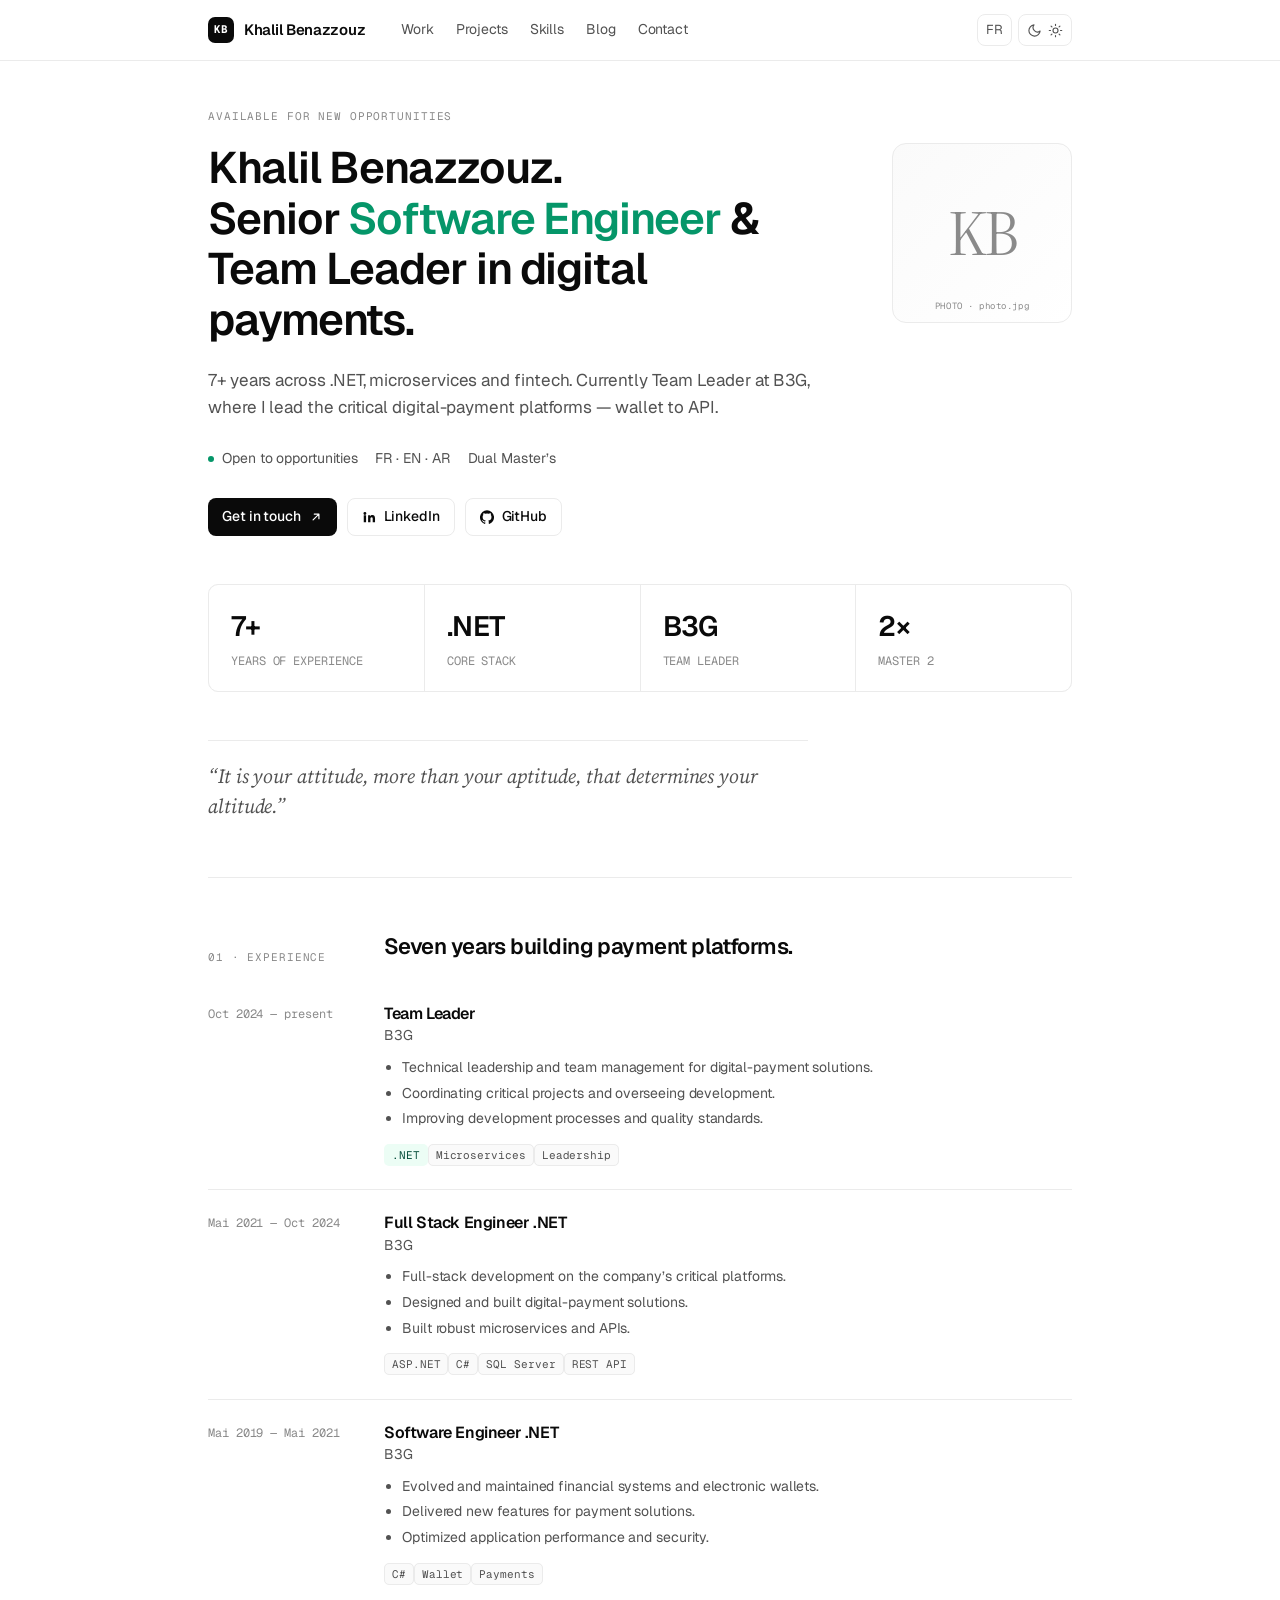
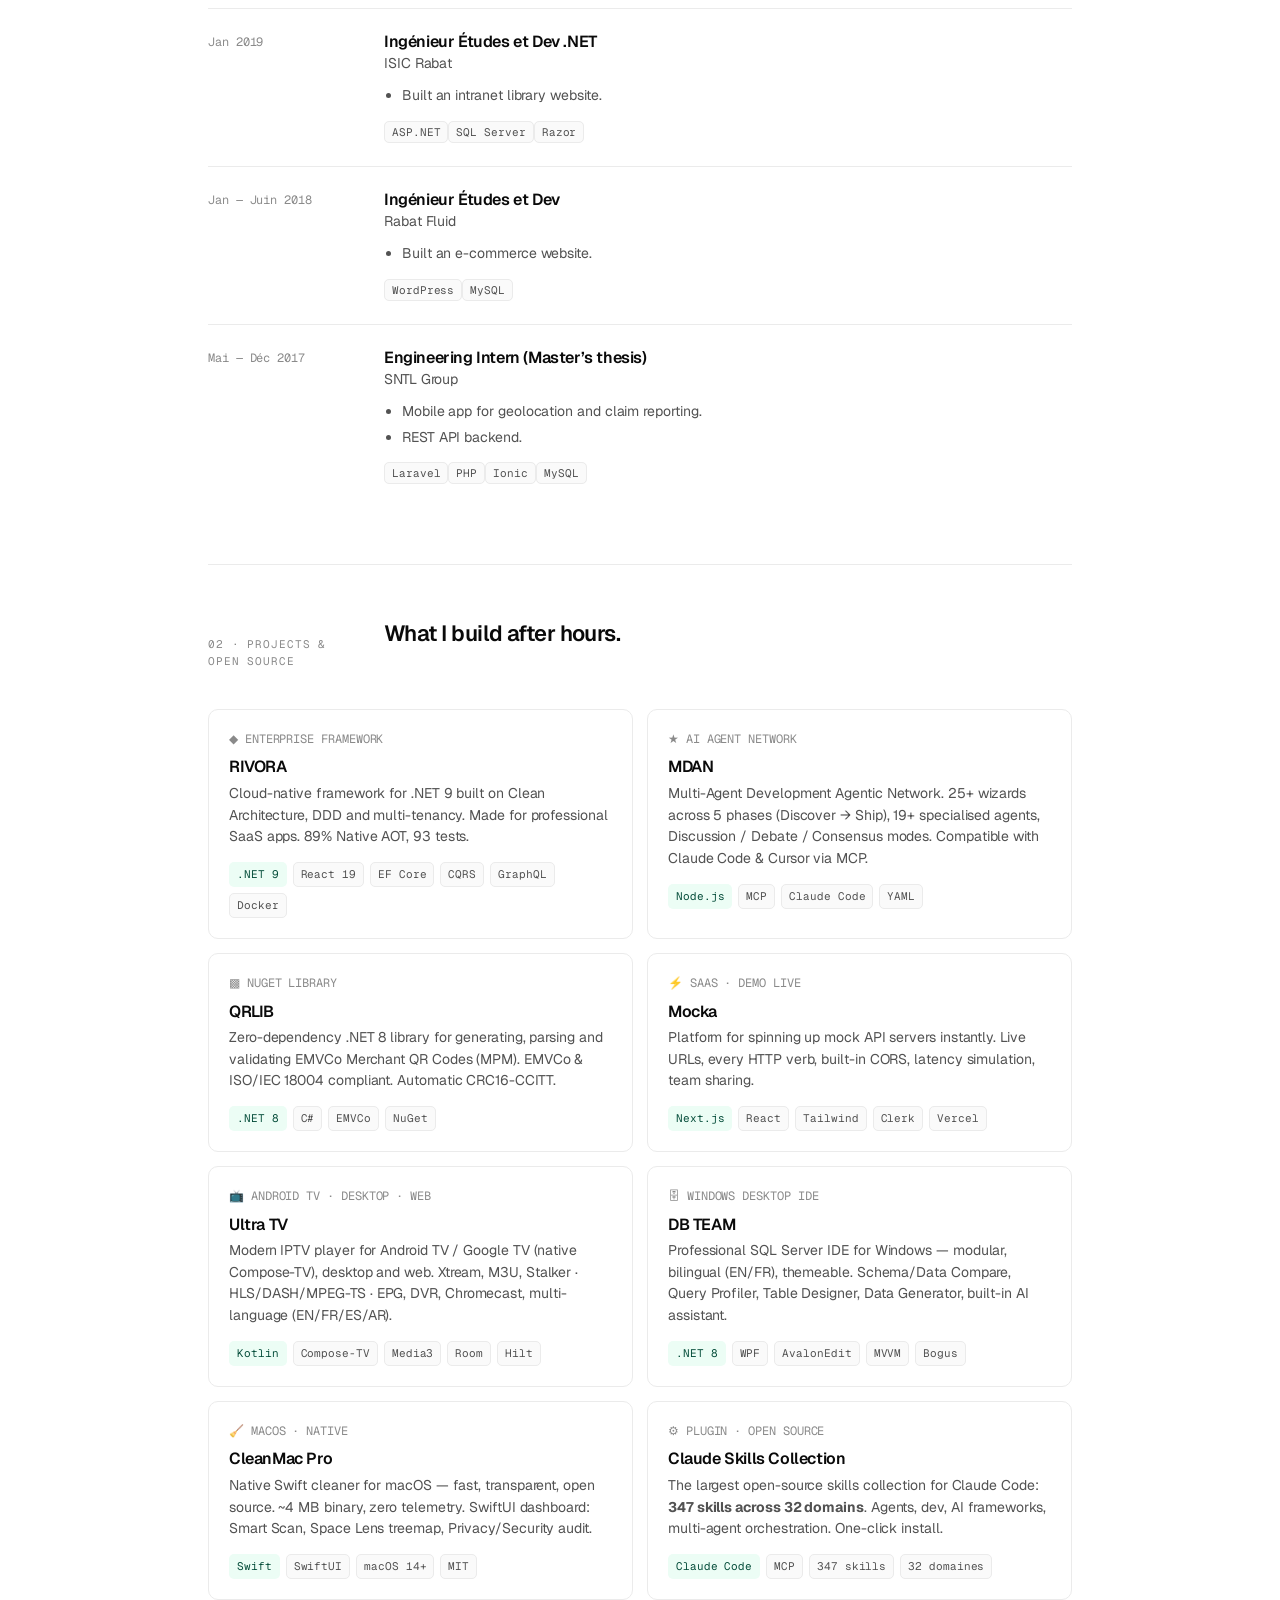
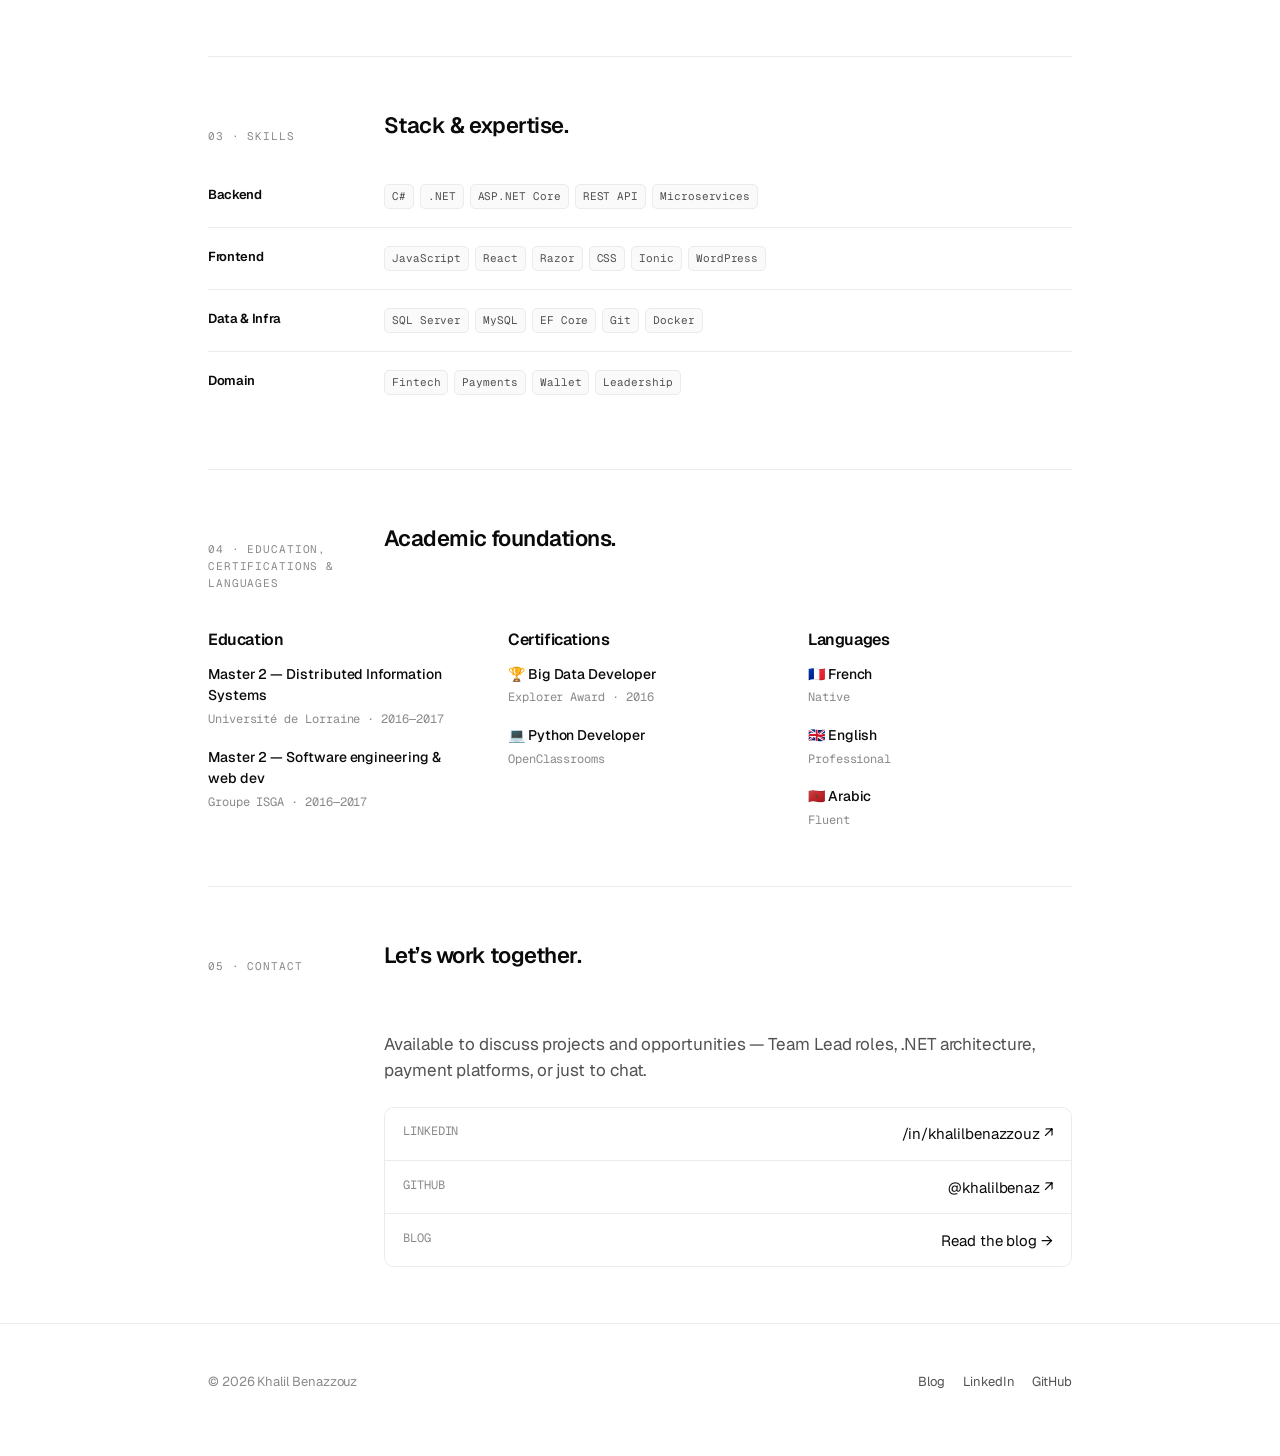
==== commit 044e03ca: "Reduit l'espace au-dessus du hero (88px -> 36px) Co-Authored-By: Claude Opus 4.7 (1M context) <norep" ====
--- a/index.html
+++ b/index.html
@@ -8,8 +8,8 @@
 <link rel="preconnect" href="https://fonts.googleapis.com" />
 <link rel="preconnect" href="https://fonts.gstatic.com" crossorigin />
 <link href="https://fonts.googleapis.com/css2?family=Geist:wght@300;400;500;600;700&family=Geist+Mono:wght@400;500&family=Source+Serif+4:ital,wght@0,400;1,400&display=swap" rel="stylesheet" />
-<link rel="stylesheet" href="styles.css?v=3" />
-<script src="shared.js?v=3" defer></script>
+<link rel="stylesheet" href="styles.css?v=7" />
+<script src="shared.js?v=6" defer></script>
 </head>
 <body>
 <header class="nav">
--- a/styles.css
+++ b/styles.css
@@ -122,7 +122,7 @@
 }
 
 /* ---------- Hero ---------- */
-.hero { padding: 88px 0 56px; }
+.hero { padding: 36px 0 56px; }
 .hero h1 { margin-bottom: 18px; }
 .hero h1 .accent { color: var(--accent); }
 .hero-meta {
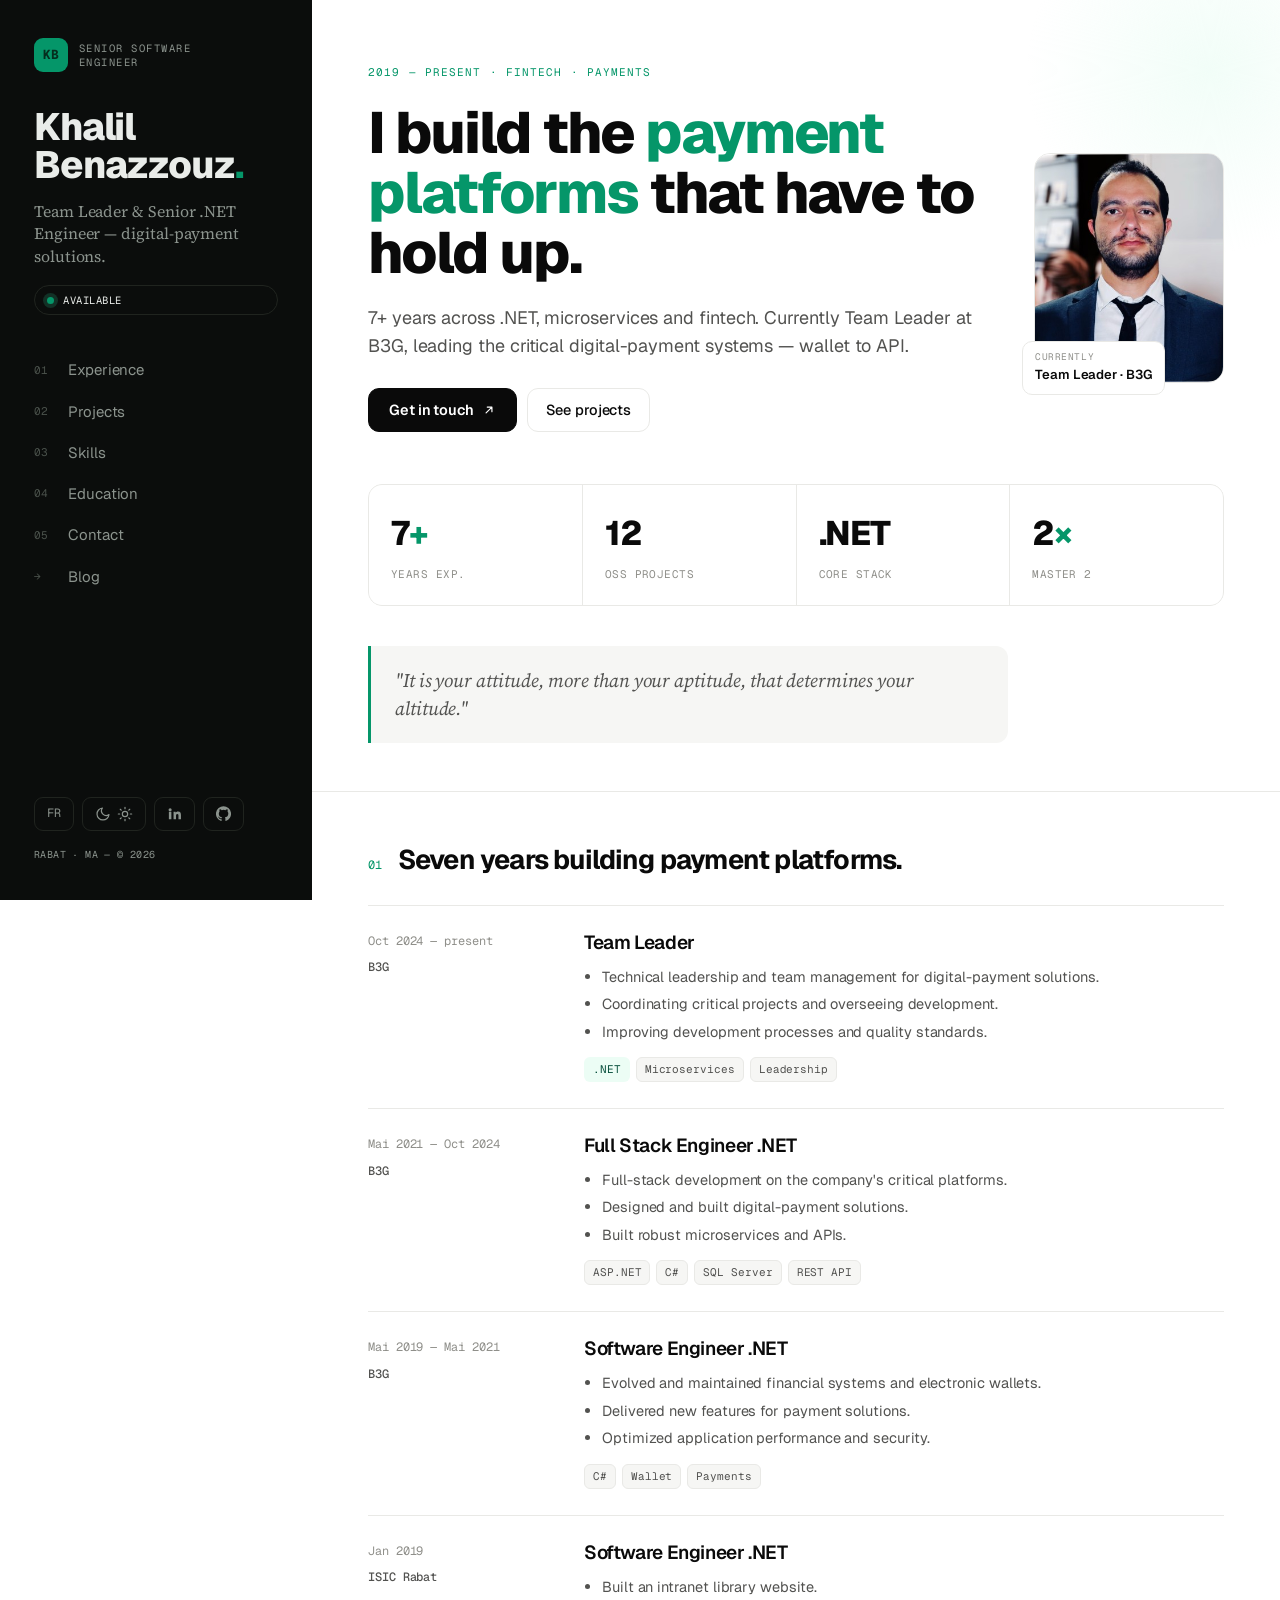
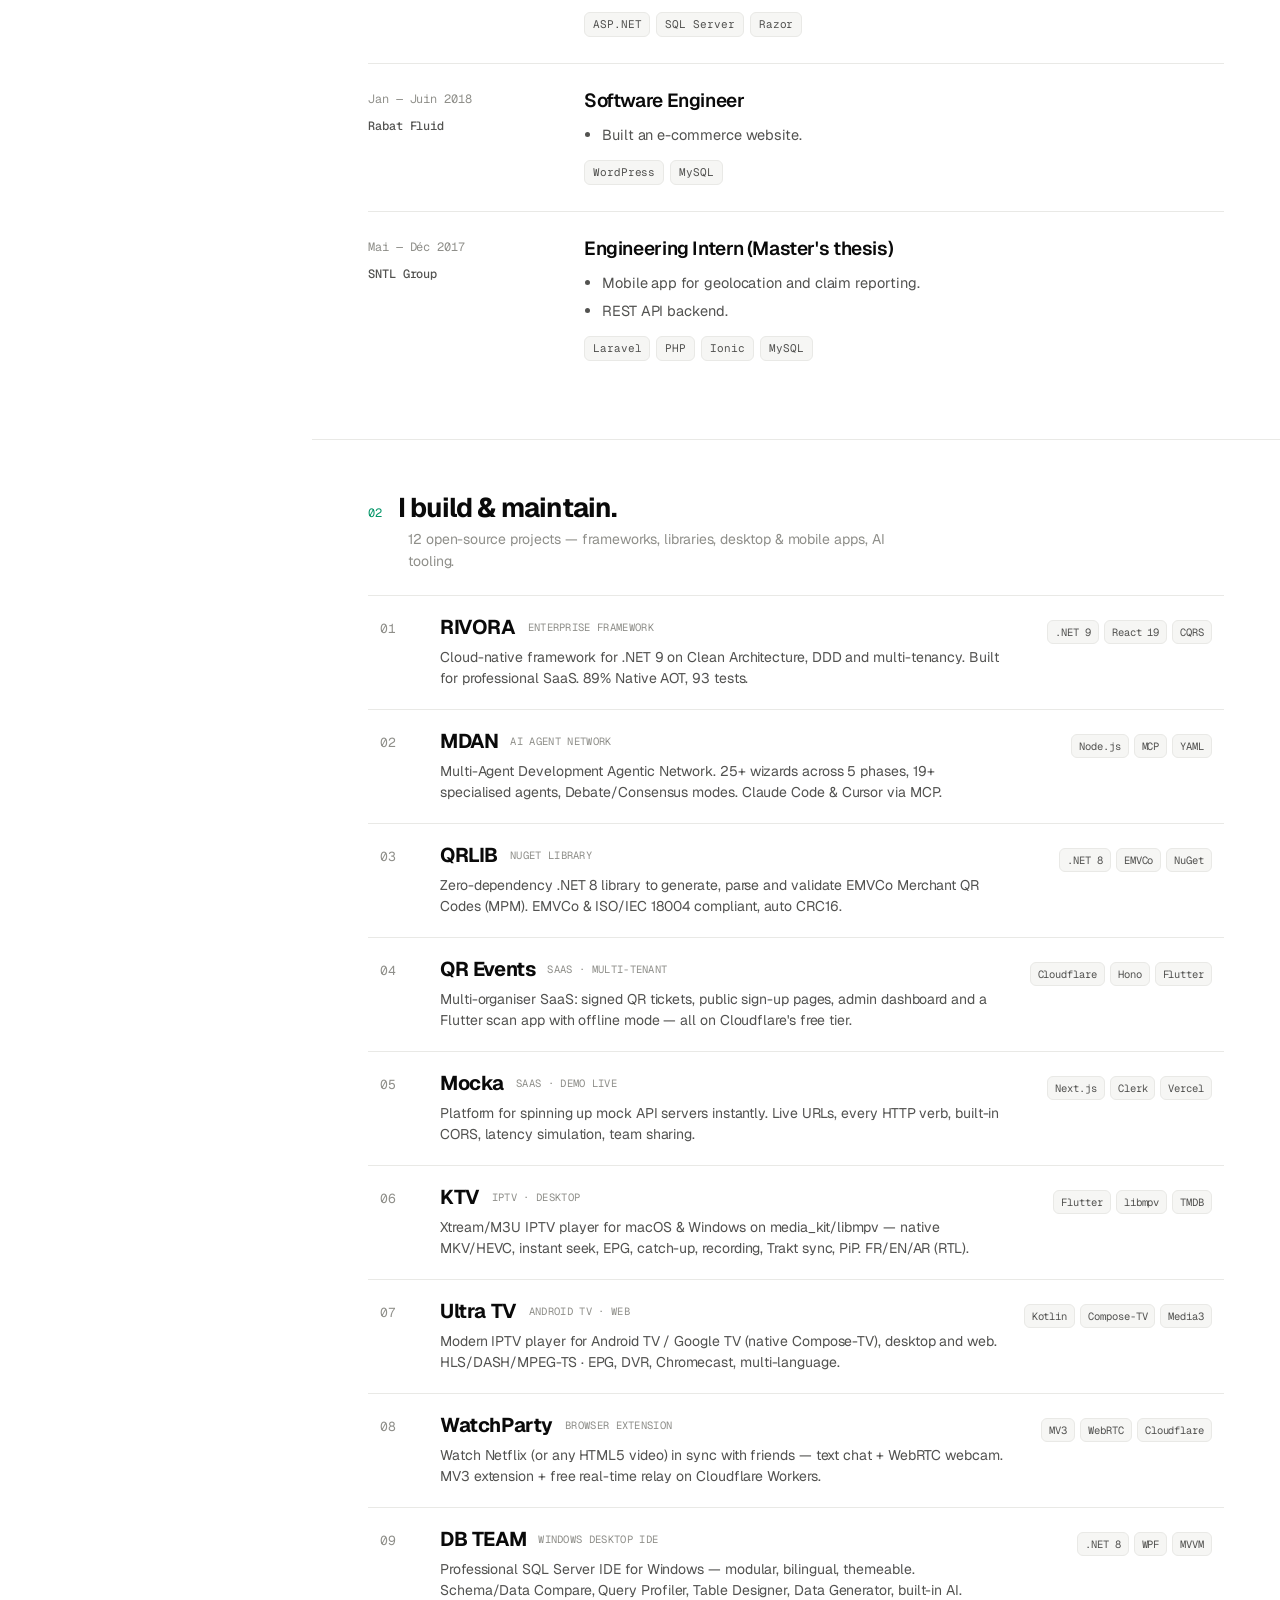
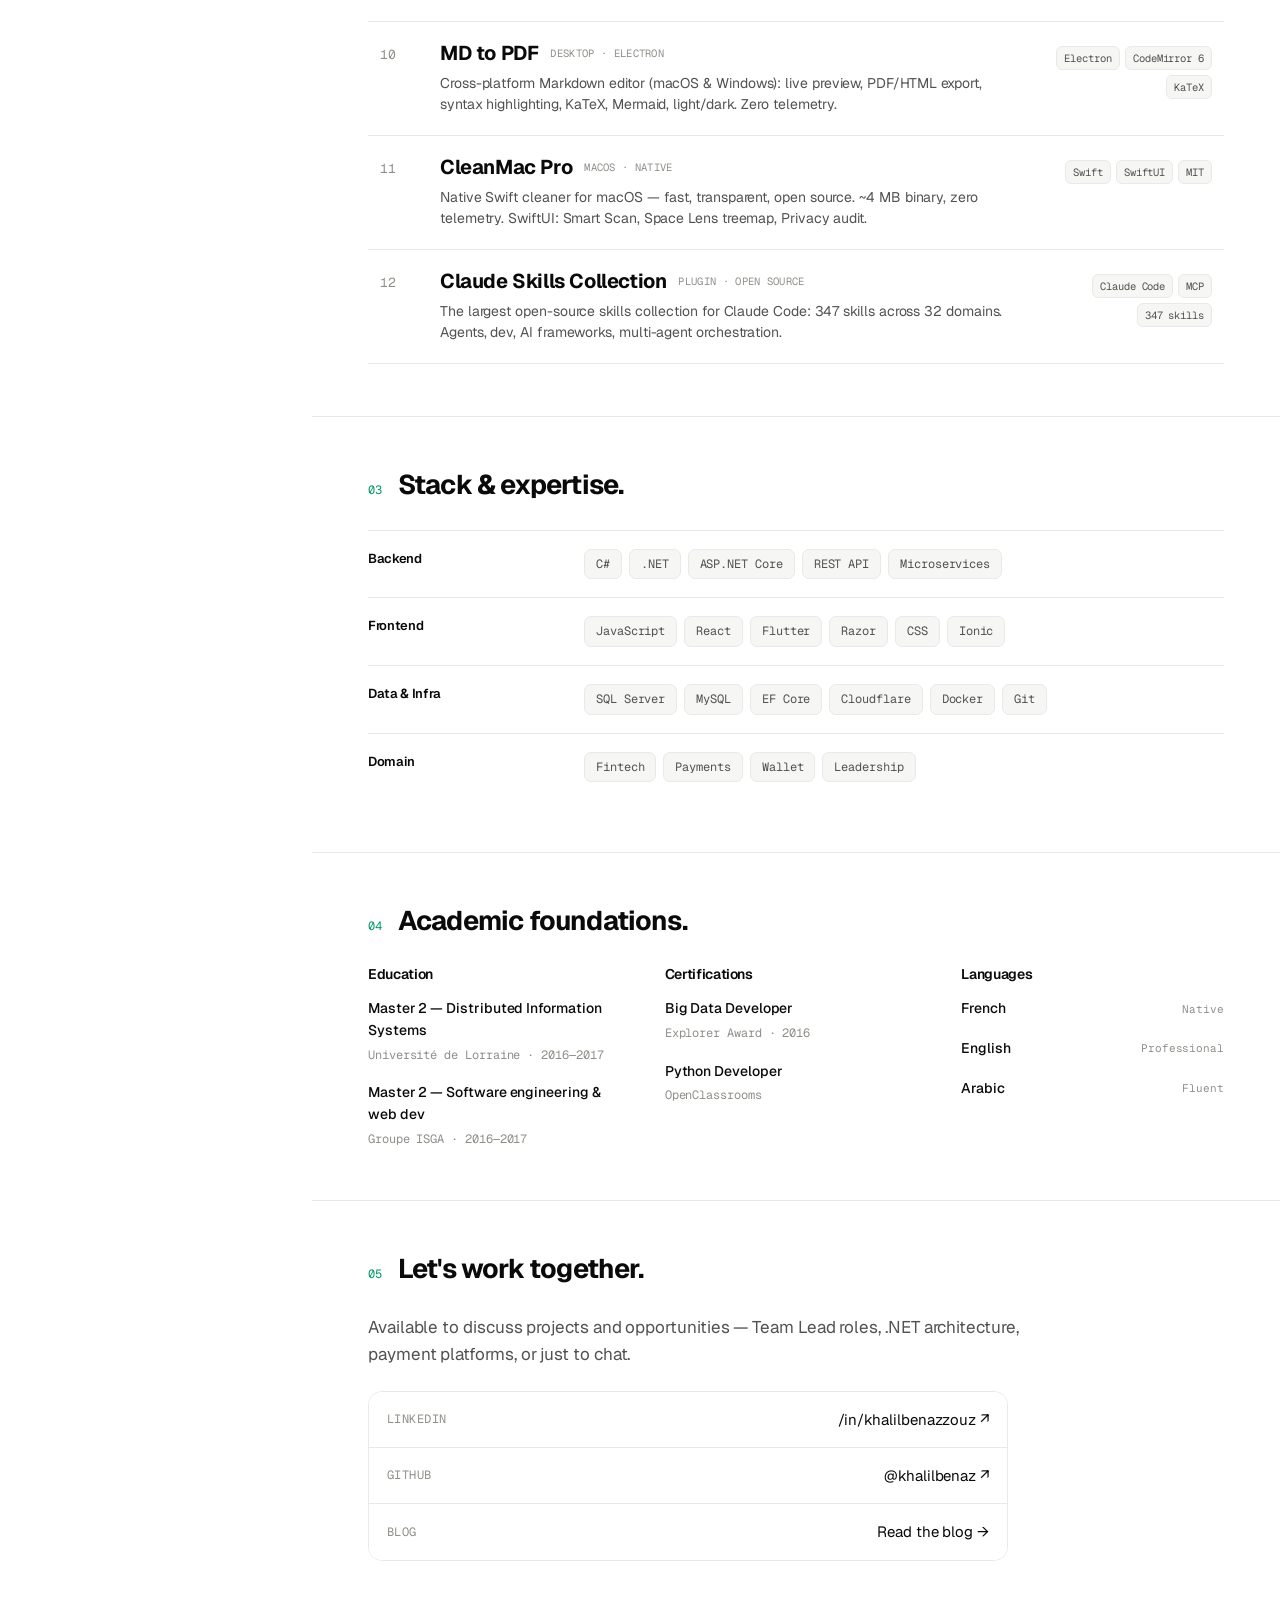
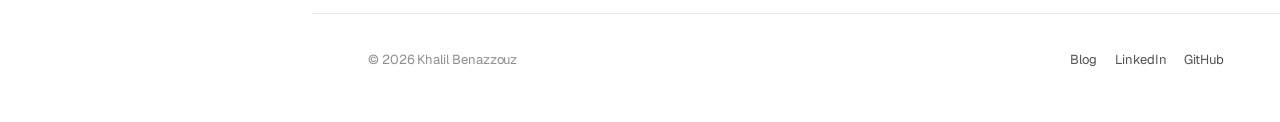
==== commit 3e8e75f4: "Redesign visuel du CV + blog (Claude design) Refonte de la couche présentation uniquement : index.ht" ====
--- a/index.html
+++ b/index.html
@@ -7,457 +7,361 @@
 <meta name="description" content="Khalil Benazzouz — Senior Software Engineer, Team Leader B3G. 7+ ans en .NET, microservices et solutions de paiement." />
 <link rel="preconnect" href="https://fonts.googleapis.com" />
 <link rel="preconnect" href="https://fonts.gstatic.com" crossorigin />
-<link href="https://fonts.googleapis.com/css2?family=Geist:wght@300;400;500;600;700&family=Geist+Mono:wght@400;500&family=Source+Serif+4:ital,wght@0,400;1,400&display=swap" rel="stylesheet" />
-<link rel="stylesheet" href="styles.css?v=7" />
+<link href="https://fonts.googleapis.com/css2?family=Geist:wght@300;400;500;600;700;800;900&family=Geist+Mono:wght@400;500&family=Source+Serif+4:ital,opsz,wght@0,8..60,400;0,8..60,500;1,8..60,400&display=swap" rel="stylesheet" />
+<link rel="stylesheet" href="styles.css?v=8" />
 <script src="shared.js?v=6" defer></script>
 </head>
 <body>
-<header class="nav">
-  <div class="wrap nav-inner">
+<div class="shell">
+
+  <!-- SIDEBAR -->
+  <aside class="sidebar">
     <a class="brand" href="index.html">
       <span class="brand-mark">KB</span>
-      <span>Khalil Benazzouz</span>
+      <span class="brand-role">Senior Software<br/>Engineer</span>
     </a>
-    <nav class="nav-links" aria-label="Primary">
-      <a href="#work" data-lang="fr">Parcours</a><a href="#work" data-lang="en">Work</a>
-      <a href="#projects" data-lang="fr">Projets</a><a href="#projects" data-lang="en">Projects</a>
-      <a href="#skills" data-lang="fr">Compétences</a><a href="#skills" data-lang="en">Skills</a>
-      <a href="blog.html">Blog</a>
-      <a href="#contact">Contact</a>
+
+    <h1 class="side-name">Khalil<br/>Benaz&shy;zouz<span class="dot">.</span></h1>
+    <p class="side-tagline"><span data-lang="fr">Team Leader &amp; Senior .NET Engineer — solutions de paiement digital.</span><span data-lang="en">Team Leader &amp; Senior .NET Engineer — digital-payment solutions.</span></p>
+    <div class="side-badge"><span class="live"></span><span data-lang="fr">DISPONIBLE</span><span data-lang="en">AVAILABLE</span></div>
+
+    <nav class="side-nav" aria-label="Primary">
+      <a class="navlink" href="#work"><span class="navnum">01</span><span data-lang="fr">Parcours</span><span data-lang="en">Experience</span></a>
+      <a class="navlink" href="#projects"><span class="navnum">02</span><span data-lang="fr">Projets</span><span data-lang="en">Projects</span></a>
+      <a class="navlink" href="#skills"><span class="navnum">03</span><span data-lang="fr">Compétences</span><span data-lang="en">Skills</span></a>
+      <a class="navlink" href="#credentials"><span class="navnum">04</span><span data-lang="fr">Formation</span><span data-lang="en">Education</span></a>
+      <a class="navlink" href="#contact"><span class="navnum">05</span><span>Contact</span></a>
+      <a class="navlink" href="blog.html"><span class="navnum">→</span><span>Blog</span></a>
     </nav>
-    <div class="nav-tools">
-      <button class="icon-btn" data-action="toggle-locale" type="button">FR</button>
-      <button class="icon-btn" data-action="toggle-theme" type="button" aria-label="Toggle theme">
-        <svg data-icon="moon" viewBox="0 0 24 24" fill="none" stroke="currentColor" stroke-width="1.8" stroke-linecap="round" stroke-linejoin="round"><path d="M21 12.8A9 9 0 1 1 11.2 3a7 7 0 0 0 9.8 9.8Z"/></svg>
-        <svg data-icon="sun" viewBox="0 0 24 24" fill="none" stroke="currentColor" stroke-width="1.8" stroke-linecap="round" stroke-linejoin="round" hidden><circle cx="12" cy="12" r="4"/><path d="M12 2v2M12 20v2M4.9 4.9l1.4 1.4M17.7 17.7l1.4 1.4M2 12h2M20 12h2M4.9 19.1l1.4-1.4M17.7 6.3l1.4-1.4"/></svg>
-      </button>
+
+    <div class="side-foot">
+      <div class="side-tools no-print">
+        <button class="icon-btn" data-action="toggle-locale" type="button">FR</button>
+        <button class="icon-btn" data-action="toggle-theme" type="button" aria-label="Toggle theme">
+          <svg data-icon="moon" viewBox="0 0 24 24" fill="none" stroke="currentColor" stroke-width="1.8" stroke-linecap="round" stroke-linejoin="round"><path d="M21 12.8A9 9 0 1 1 11.2 3a7 7 0 0 0 9.8 9.8Z"/></svg>
+          <svg data-icon="sun" viewBox="0 0 24 24" fill="none" stroke="currentColor" stroke-width="1.8" stroke-linecap="round" stroke-linejoin="round" hidden><circle cx="12" cy="12" r="4"/><path d="M12 2v2M12 20v2M4.9 4.9l1.4 1.4M17.7 17.7l1.4 1.4M2 12h2M20 12h2M4.9 19.1l1.4-1.4M17.7 6.3l1.4-1.4"/></svg>
+        </button>
+        <a class="icon-btn" href="https://linkedin.com/in/khalilbenazzouz" target="_blank" rel="noopener" aria-label="LinkedIn"><svg viewBox="0 0 24 24" fill="currentColor" style="width:15px;height:15px"><path d="M4.98 3.5a2.5 2.5 0 1 1 0 5 2.5 2.5 0 0 1 0-5ZM3 9h4v12H3V9Zm7 0h3.8v1.7h.05c.53-1 1.82-2.05 3.75-2.05 4 0 4.74 2.63 4.74 6.05V21h-4v-5.4c0-1.29-.03-2.96-1.8-2.96-1.8 0-2.08 1.41-2.08 2.86V21h-4V9Z"/></svg></a>
+        <a class="icon-btn" href="https://github.com/khalilbenaz" target="_blank" rel="noopener" aria-label="GitHub"><svg viewBox="0 0 24 24" fill="currentColor" style="width:15px;height:15px"><path d="M12 .5a12 12 0 0 0-3.8 23.4c.6.1.8-.3.8-.6v-2.2c-3.3.7-4-1.4-4-1.4-.6-1.4-1.4-1.8-1.4-1.8-1.1-.8.1-.8.1-.8 1.2.1 1.9 1.3 1.9 1.3 1.1 1.9 2.9 1.3 3.6 1 .1-.8.4-1.3.8-1.6-2.7-.3-5.5-1.3-5.5-6 0-1.3.5-2.4 1.2-3.2-.1-.3-.5-1.5.1-3.2 0 0 1-.3 3.3 1.2a11.4 11.4 0 0 1 6 0c2.3-1.5 3.3-1.2 3.3-1.2.6 1.7.2 2.9.1 3.2.8.8 1.2 1.9 1.2 3.2 0 4.6-2.8 5.7-5.5 6 .4.4.8 1.1.8 2.2v3.3c0 .3.2.7.8.6A12 12 0 0 0 12 .5Z"/></svg></a>
+      </div>
+      <div class="side-copyright">RABAT · MA — © 2026</div>
     </div>
-  </div>
-</header>
-
-<main class="wrap">
-
-  <!-- HERO -->
-  <section class="hero" style="border-top:0">
-    <p class="eyebrow"><span data-lang="fr">Disponible pour de nouvelles opportunités</span><span data-lang="en">Available for new opportunities</span></p>
-    <div style="display:grid;grid-template-columns:1fr auto;gap:48px;align-items:start;margin-top:18px" class="hero-grid">
+  </aside>
+
+  <!-- CONTENT -->
+  <main class="content">
+
+    <!-- HERO -->
+    <section class="hero">
+      <div class="hero-glow"></div>
+      <p class="hero-kicker">2019 — <span data-lang="fr">Aujourd'hui</span><span data-lang="en">Present</span> · Fintech · Payments</p>
+      <div class="hero-grid">
+        <div>
+          <h1>
+            <span data-lang="fr">Je construis les plateformes <span class="accent">de paiement</span> qui doivent tenir.</span>
+            <span data-lang="en">I build the <span class="accent">payment platforms</span> that have to hold up.</span>
+          </h1>
+          <p class="hero-lede">
+            <span data-lang="fr">7+ ans en .NET, microservices et fintech. Aujourd'hui Team Leader chez B3G, où je pilote les systèmes critiques de paiement digital — du wallet à l'API.</span>
+            <span data-lang="en">7+ years across .NET, microservices and fintech. Currently Team Leader at B3G, leading the critical digital-payment systems — wallet to API.</span>
+          </p>
+          <div class="hero-actions">
+            <a class="btn btn-primary" href="#contact">
+              <span data-lang="fr">Me contacter</span><span data-lang="en">Get in touch</span>
+              <svg viewBox="0 0 24 24" fill="none" stroke="currentColor" stroke-width="2" stroke-linecap="round" stroke-linejoin="round"><path d="M7 17 17 7M9 7h8v8"/></svg>
+            </a>
+            <a class="btn btn-ghost" href="#projects"><span data-lang="fr">Voir les projets</span><span data-lang="en">See projects</span></a>
+          </div>
+        </div>
+        <div class="hero-photo">
+          <div class="frame"><img src="photo.jpg" alt="Khalil Benazzouz" /></div>
+          <div class="tagchip"><div class="k">CURRENTLY</div><div class="v">Team Leader · B3G</div></div>
+        </div>
+      </div>
+
+      <div class="stats">
+        <div class="cell"><div class="num">7<span class="accent">+</span></div><div class="lbl"><span data-lang="fr">ANS D'EXP.</span><span data-lang="en">YEARS EXP.</span></div></div>
+        <div class="cell"><div class="num">12</div><div class="lbl"><span data-lang="fr">PROJETS OSS</span><span data-lang="en">OSS PROJECTS</span></div></div>
+        <div class="cell"><div class="num">.NET</div><div class="lbl"><span data-lang="fr">STACK PRINCIPALE</span><span data-lang="en">CORE STACK</span></div></div>
+        <div class="cell"><div class="num">2<span class="accent">×</span></div><div class="lbl">MASTER 2</div></div>
+      </div>
+
+      <blockquote class="hero-quote">
+        <span data-lang="fr">« C'est votre attitude, bien plus que votre aptitude, qui détermine votre altitude. »</span>
+        <span data-lang="en">"It is your attitude, more than your aptitude, that determines your altitude."</span>
+      </blockquote>
+    </section>
+
+    <!-- WORK -->
+    <section id="work" class="section">
+      <div class="section-head"><span class="sec-num">01</span><h2><span data-lang="fr">Sept ans à construire des plateformes de paiement.</span><span data-lang="en">Seven years building payment platforms.</span></h2></div>
+      <div class="timeline">
+
+        <article class="exp">
+          <div class="when"><div>Oct 2024 — <span data-lang="fr">aujourd'hui</span><span data-lang="en">present</span></div><div class="where">B3G</div></div>
+          <div>
+            <h3>Team Leader</h3>
+            <ul>
+              <li data-lang="fr">Leadership technique et gestion d'équipe pour les solutions de paiement numérique.</li><li data-lang="en">Technical leadership and team management for digital-payment solutions.</li>
+              <li data-lang="fr">Coordination de projets critiques et supervision du développement.</li><li data-lang="en">Coordinating critical projects and overseeing development.</li>
+              <li data-lang="fr">Amélioration des processus de développement et des standards de qualité.</li><li data-lang="en">Improving development processes and quality standards.</li>
+            </ul>
+            <div class="tags"><span class="tag accent">.NET</span><span class="tag">Microservices</span><span class="tag">Leadership</span></div>
+          </div>
+        </article>
+
+        <article class="exp">
+          <div class="when"><div>Mai 2021 — Oct 2024</div><div class="where">B3G</div></div>
+          <div>
+            <h3>Full Stack Engineer .NET</h3>
+            <ul>
+              <li data-lang="fr">Développement full stack sur les plateformes critiques de l'entreprise.</li><li data-lang="en">Full-stack development on the company's critical platforms.</li>
+              <li data-lang="fr">Conception et implémentation de solutions de paiement digital.</li><li data-lang="en">Designed and built digital-payment solutions.</li>
+              <li data-lang="fr">Développement de microservices et APIs robustes.</li><li data-lang="en">Built robust microservices and APIs.</li>
+            </ul>
+            <div class="tags"><span class="tag">ASP.NET</span><span class="tag">C#</span><span class="tag">SQL Server</span><span class="tag">REST API</span></div>
+          </div>
+        </article>
+
+        <article class="exp">
+          <div class="when"><div>Mai 2019 — Mai 2021</div><div class="where">B3G</div></div>
+          <div>
+            <h3>Software Engineer .NET</h3>
+            <ul>
+              <li data-lang="fr">Évolution et maintenance des systèmes financiers et portefeuilles électroniques.</li><li data-lang="en">Evolved and maintained financial systems and electronic wallets.</li>
+              <li data-lang="fr">Développement de fonctionnalités pour solutions de paiement.</li><li data-lang="en">Delivered new features for payment solutions.</li>
+              <li data-lang="fr">Optimisation des performances et sécurité des applications.</li><li data-lang="en">Optimized application performance and security.</li>
+            </ul>
+            <div class="tags"><span class="tag">C#</span><span class="tag">Wallet</span><span class="tag">Payments</span></div>
+          </div>
+        </article>
+
+        <article class="exp">
+          <div class="when"><div>Jan 2019</div><div class="where">ISIC Rabat</div></div>
+          <div>
+            <h3 data-lang="fr">Ingénieur Études et Dev .NET</h3><h3 data-lang="en">Software Engineer .NET</h3>
+            <ul><li data-lang="fr">Développement d'un site intranet de bibliothèque.</li><li data-lang="en">Built an intranet library website.</li></ul>
+            <div class="tags"><span class="tag">ASP.NET</span><span class="tag">SQL Server</span><span class="tag">Razor</span></div>
+          </div>
+        </article>
+
+        <article class="exp">
+          <div class="when"><div>Jan — Juin 2018</div><div class="where">Rabat Fluid</div></div>
+          <div>
+            <h3 data-lang="fr">Ingénieur Études et Dev</h3><h3 data-lang="en">Software Engineer</h3>
+            <ul><li data-lang="fr">Développement d'un site web e-commerce.</li><li data-lang="en">Built an e-commerce website.</li></ul>
+            <div class="tags"><span class="tag">WordPress</span><span class="tag">MySQL</span></div>
+          </div>
+        </article>
+
+        <article class="exp">
+          <div class="when"><div>Mai — Déc 2017</div><div class="where">SNTL Group</div></div>
+          <div>
+            <h3 data-lang="fr">Ingénieur Stagiaire (PFE Master)</h3><h3 data-lang="en">Engineering Intern (Master's thesis)</h3>
+            <ul>
+              <li data-lang="fr">Application mobile de géolocalisation et déclaration de sinistre.</li><li data-lang="en">Mobile app for geolocation and claim reporting.</li>
+              <li data-lang="fr">API REST backend.</li><li data-lang="en">REST API backend.</li>
+            </ul>
+            <div class="tags"><span class="tag">Laravel</span><span class="tag">PHP</span><span class="tag">Ionic</span><span class="tag">MySQL</span></div>
+          </div>
+        </article>
+
+      </div>
+    </section>
+
+    <!-- PROJECTS -->
+    <section id="projects" class="section">
+      <div class="section-head" style="margin-bottom:6px"><span class="sec-num">02</span><h2><span data-lang="fr">Je construis &amp; maintiens.</span><span data-lang="en">I build &amp; maintain.</span></h2></div>
+      <p class="proj-intro"><span data-lang="fr">12 projets open source — frameworks, librairies, apps desktop &amp; mobile, outils IA.</span><span data-lang="en">12 open-source projects — frameworks, libraries, desktop &amp; mobile apps, AI tooling.</span></p>
+      <div class="proj-list">
+
+        <a class="proj-row" href="https://github.com/khalilbenaz/RIVORA" target="_blank" rel="noopener"><div class="proj-grid">
+          <span class="proj-num">01</span>
+          <div>
+            <div class="proj-title-row"><h3 class="proj-name">RIVORA</h3><span class="proj-meta">ENTERPRISE FRAMEWORK</span><svg class="proj-arrow" viewBox="0 0 24 24" fill="none" stroke="var(--accent)" stroke-width="2.2" stroke-linecap="round" stroke-linejoin="round"><path d="M7 17 17 7M9 7h8v8"/></svg></div>
+            <p class="proj-desc" data-lang="fr">Framework cloud-native pour .NET 9 : Clean Architecture, DDD, multi-tenancy. Conçu pour le SaaS pro. 89% Native AOT, 93 tests.</p>
+            <p class="proj-desc" data-lang="en">Cloud-native framework for .NET 9 on Clean Architecture, DDD and multi-tenancy. Built for professional SaaS. 89% Native AOT, 93 tests.</p>
+          </div>
+          <div class="proj-tags"><span class="tag">.NET 9</span><span class="tag">React 19</span><span class="tag">CQRS</span></div>
+        </div></a>
+
+        <a class="proj-row" href="https://github.com/khalilbenaz/MDAN" target="_blank" rel="noopener"><div class="proj-grid">
+          <span class="proj-num">02</span>
+          <div>
+            <div class="proj-title-row"><h3 class="proj-name">MDAN</h3><span class="proj-meta">AI AGENT NETWORK</span><svg class="proj-arrow" viewBox="0 0 24 24" fill="none" stroke="var(--accent)" stroke-width="2.2" stroke-linecap="round" stroke-linejoin="round"><path d="M7 17 17 7M9 7h8v8"/></svg></div>
+            <p class="proj-desc" data-lang="fr">Multi-Agent Development Agentic Network. 25+ wizards en 5 phases, 19+ agents spécialisés, modes Débat/Consensus. Claude Code &amp; Cursor via MCP.</p>
+            <p class="proj-desc" data-lang="en">Multi-Agent Development Agentic Network. 25+ wizards across 5 phases, 19+ specialised agents, Debate/Consensus modes. Claude Code &amp; Cursor via MCP.</p>
+          </div>
+          <div class="proj-tags"><span class="tag">Node.js</span><span class="tag">MCP</span><span class="tag">YAML</span></div>
+        </div></a>
+
+        <a class="proj-row" href="https://github.com/khalilbenaz/QRLIB" target="_blank" rel="noopener"><div class="proj-grid">
+          <span class="proj-num">03</span>
+          <div>
+            <div class="proj-title-row"><h3 class="proj-name">QRLIB</h3><span class="proj-meta">NUGET LIBRARY</span><svg class="proj-arrow" viewBox="0 0 24 24" fill="none" stroke="var(--accent)" stroke-width="2.2" stroke-linecap="round" stroke-linejoin="round"><path d="M7 17 17 7M9 7h8v8"/></svg></div>
+            <p class="proj-desc" data-lang="fr">Librairie .NET 8 zéro-dépendance pour générer, parser et valider les QR EMVCo Merchant (MPM). Conforme EMVCo &amp; ISO/IEC 18004, CRC16 auto.</p>
+            <p class="proj-desc" data-lang="en">Zero-dependency .NET 8 library to generate, parse and validate EMVCo Merchant QR Codes (MPM). EMVCo &amp; ISO/IEC 18004 compliant, auto CRC16.</p>
+          </div>
+          <div class="proj-tags"><span class="tag">.NET 8</span><span class="tag">EMVCo</span><span class="tag">NuGet</span></div>
+        </div></a>
+
+        <a class="proj-row" href="https://github.com/khalilbenaz/qr-events" target="_blank" rel="noopener"><div class="proj-grid">
+          <span class="proj-num">04</span>
+          <div>
+            <div class="proj-title-row"><h3 class="proj-name">QR Events</h3><span class="proj-meta">SAAS · MULTI-TENANT</span><svg class="proj-arrow" viewBox="0 0 24 24" fill="none" stroke="var(--accent)" stroke-width="2.2" stroke-linecap="round" stroke-linejoin="round"><path d="M7 17 17 7M9 7h8v8"/></svg></div>
+            <p class="proj-desc" data-lang="fr">SaaS multi-organisateurs : billets QR signés (HMAC), pages d'inscription publiques, dashboard admin et app de scan Flutter avec mode offline — full free tier Cloudflare.</p>
+            <p class="proj-desc" data-lang="en">Multi-organiser SaaS: signed QR tickets, public sign-up pages, admin dashboard and a Flutter scan app with offline mode — all on Cloudflare's free tier.</p>
+          </div>
+          <div class="proj-tags"><span class="tag">Cloudflare</span><span class="tag">Hono</span><span class="tag">Flutter</span></div>
+        </div></a>
+
+        <a class="proj-row" href="https://mock-a.netlify.app/" target="_blank" rel="noopener"><div class="proj-grid">
+          <span class="proj-num">05</span>
+          <div>
+            <div class="proj-title-row"><h3 class="proj-name">Mocka</h3><span class="proj-meta">SAAS · DEMO LIVE</span><svg class="proj-arrow" viewBox="0 0 24 24" fill="none" stroke="var(--accent)" stroke-width="2.2" stroke-linecap="round" stroke-linejoin="round"><path d="M7 17 17 7M9 7h8v8"/></svg></div>
+            <p class="proj-desc" data-lang="fr">Plateforme pour créer des serveurs mock API instantanément. URLs live, tous les verbes HTTP, CORS intégré, simulation de latence, partage d'équipe.</p>
+            <p class="proj-desc" data-lang="en">Platform for spinning up mock API servers instantly. Live URLs, every HTTP verb, built-in CORS, latency simulation, team sharing.</p>
+          </div>
+          <div class="proj-tags"><span class="tag">Next.js</span><span class="tag">Clerk</span><span class="tag">Vercel</span></div>
+        </div></a>
+
+        <a class="proj-row" href="https://github.com/khalilbenaz/ktv-flutter" target="_blank" rel="noopener"><div class="proj-grid">
+          <span class="proj-num">06</span>
+          <div>
+            <div class="proj-title-row"><h3 class="proj-name">KTV</h3><span class="proj-meta">IPTV · DESKTOP</span><svg class="proj-arrow" viewBox="0 0 24 24" fill="none" stroke="var(--accent)" stroke-width="2.2" stroke-linecap="round" stroke-linejoin="round"><path d="M7 17 17 7M9 7h8v8"/></svg></div>
+            <p class="proj-desc" data-lang="fr">Lecteur IPTV Xtream/M3U pour macOS &amp; Windows sur media_kit/libmpv — MKV/HEVC natif, seek instantané, EPG, catch-up, enregistrement, sync Trakt, PiP. FR/EN/AR (RTL).</p>
+            <p class="proj-desc" data-lang="en">Xtream/M3U IPTV player for macOS &amp; Windows on media_kit/libmpv — native MKV/HEVC, instant seek, EPG, catch-up, recording, Trakt sync, PiP. FR/EN/AR (RTL).</p>
+          </div>
+          <div class="proj-tags"><span class="tag">Flutter</span><span class="tag">libmpv</span><span class="tag">TMDB</span></div>
+        </div></a>
+
+        <a class="proj-row" href="https://github.com/khalilbenaz/ultra-tv" target="_blank" rel="noopener"><div class="proj-grid">
+          <span class="proj-num">07</span>
+          <div>
+            <div class="proj-title-row"><h3 class="proj-name">Ultra TV</h3><span class="proj-meta">ANDROID TV · WEB</span><svg class="proj-arrow" viewBox="0 0 24 24" fill="none" stroke="var(--accent)" stroke-width="2.2" stroke-linecap="round" stroke-linejoin="round"><path d="M7 17 17 7M9 7h8v8"/></svg></div>
+            <p class="proj-desc" data-lang="fr">Lecteur IPTV moderne pour Android TV / Google TV (natif Compose-TV), desktop et web. HLS/DASH/MPEG-TS · EPG, DVR, Chromecast, multi-langues.</p>
+            <p class="proj-desc" data-lang="en">Modern IPTV player for Android TV / Google TV (native Compose-TV), desktop and web. HLS/DASH/MPEG-TS · EPG, DVR, Chromecast, multi-language.</p>
+          </div>
+          <div class="proj-tags"><span class="tag">Kotlin</span><span class="tag">Compose-TV</span><span class="tag">Media3</span></div>
+        </div></a>
+
+        <a class="proj-row" href="https://github.com/khalilbenaz/watchparty" target="_blank" rel="noopener"><div class="proj-grid">
+          <span class="proj-num">08</span>
+          <div>
+            <div class="proj-title-row"><h3 class="proj-name">WatchParty</h3><span class="proj-meta">BROWSER EXTENSION</span><svg class="proj-arrow" viewBox="0 0 24 24" fill="none" stroke="var(--accent)" stroke-width="2.2" stroke-linecap="round" stroke-linejoin="round"><path d="M7 17 17 7M9 7h8v8"/></svg></div>
+            <p class="proj-desc" data-lang="fr">Regarder Netflix (ou toute vidéo HTML5) en synchro avec ses amis — chat texte + webcam WebRTC. Extension MV3 + relais temps réel gratuit sur Cloudflare Workers.</p>
+            <p class="proj-desc" data-lang="en">Watch Netflix (or any HTML5 video) in sync with friends — text chat + WebRTC webcam. MV3 extension + free real-time relay on Cloudflare Workers.</p>
+          </div>
+          <div class="proj-tags"><span class="tag">MV3</span><span class="tag">WebRTC</span><span class="tag">Cloudflare</span></div>
+        </div></a>
+
+        <a class="proj-row" href="https://khalilbenaz.github.io/DBTeam/" target="_blank" rel="noopener"><div class="proj-grid">
+          <span class="proj-num">09</span>
+          <div>
+            <div class="proj-title-row"><h3 class="proj-name">DB TEAM</h3><span class="proj-meta">WINDOWS DESKTOP IDE</span><svg class="proj-arrow" viewBox="0 0 24 24" fill="none" stroke="var(--accent)" stroke-width="2.2" stroke-linecap="round" stroke-linejoin="round"><path d="M7 17 17 7M9 7h8v8"/></svg></div>
+            <p class="proj-desc" data-lang="fr">IDE SQL Server professionnel pour Windows — modulaire, bilingue, thèmes. Schema/Data Compare, Query Profiler, Table Designer, Data Generator, AI intégré.</p>
+            <p class="proj-desc" data-lang="en">Professional SQL Server IDE for Windows — modular, bilingual, themeable. Schema/Data Compare, Query Profiler, Table Designer, Data Generator, built-in AI.</p>
+          </div>
+          <div class="proj-tags"><span class="tag">.NET 8</span><span class="tag">WPF</span><span class="tag">MVVM</span></div>
+        </div></a>
+
+        <a class="proj-row" href="https://github.com/khalilbenaz/md-to-pdf-app" target="_blank" rel="noopener"><div class="proj-grid">
+          <span class="proj-num">10</span>
+          <div>
+            <div class="proj-title-row"><h3 class="proj-name">MD to PDF</h3><span class="proj-meta">DESKTOP · ELECTRON</span><svg class="proj-arrow" viewBox="0 0 24 24" fill="none" stroke="var(--accent)" stroke-width="2.2" stroke-linecap="round" stroke-linejoin="round"><path d="M7 17 17 7M9 7h8v8"/></svg></div>
+            <p class="proj-desc" data-lang="fr">Éditeur Markdown multi-plateforme (macOS &amp; Windows) : aperçu live, export PDF/HTML, coloration syntaxique, KaTeX, Mermaid, clair/sombre. Zéro télémétrie.</p>
+            <p class="proj-desc" data-lang="en">Cross-platform Markdown editor (macOS &amp; Windows): live preview, PDF/HTML export, syntax highlighting, KaTeX, Mermaid, light/dark. Zero telemetry.</p>
+          </div>
+          <div class="proj-tags"><span class="tag">Electron</span><span class="tag">CodeMirror 6</span><span class="tag">KaTeX</span></div>
+        </div></a>
+
+        <a class="proj-row" href="https://github.com/khalilbenaz/cleanmac-pro" target="_blank" rel="noopener"><div class="proj-grid">
+          <span class="proj-num">11</span>
+          <div>
+            <div class="proj-title-row"><h3 class="proj-name">CleanMac Pro</h3><span class="proj-meta">MACOS · NATIVE</span><svg class="proj-arrow" viewBox="0 0 24 24" fill="none" stroke="var(--accent)" stroke-width="2.2" stroke-linecap="round" stroke-linejoin="round"><path d="M7 17 17 7M9 7h8v8"/></svg></div>
+            <p class="proj-desc" data-lang="fr">Cleaner natif Swift pour macOS — rapide, transparent, open source. Binaire ~4 MB, zéro télémétrie. SwiftUI : Smart Scan, Space Lens (treemap), audit Privacy.</p>
+            <p class="proj-desc" data-lang="en">Native Swift cleaner for macOS — fast, transparent, open source. ~4 MB binary, zero telemetry. SwiftUI: Smart Scan, Space Lens treemap, Privacy audit.</p>
+          </div>
+          <div class="proj-tags"><span class="tag">Swift</span><span class="tag">SwiftUI</span><span class="tag">MIT</span></div>
+        </div></a>
+
+        <a class="proj-row" href="https://github.com/khalilbenaz/claude-skills-collection" target="_blank" rel="noopener"><div class="proj-grid">
+          <span class="proj-num">12</span>
+          <div>
+            <div class="proj-title-row"><h3 class="proj-name">Claude Skills Collection</h3><span class="proj-meta">PLUGIN · OPEN SOURCE</span><svg class="proj-arrow" viewBox="0 0 24 24" fill="none" stroke="var(--accent)" stroke-width="2.2" stroke-linecap="round" stroke-linejoin="round"><path d="M7 17 17 7M9 7h8v8"/></svg></div>
+            <p class="proj-desc" data-lang="fr">La plus grande collection open source de skills pour Claude Code : 347 skills, 32 domaines. Agents, dev, frameworks IA, orchestration multi-agents.</p>
+            <p class="proj-desc" data-lang="en">The largest open-source skills collection for Claude Code: 347 skills across 32 domains. Agents, dev, AI frameworks, multi-agent orchestration.</p>
+          </div>
+          <div class="proj-tags"><span class="tag">Claude Code</span><span class="tag">MCP</span><span class="tag">347 skills</span></div>
+        </div></a>
+
+      </div>
+    </section>
+
+    <!-- SKILLS -->
+    <section id="skills" class="section">
+      <div class="section-head"><span class="sec-num">03</span><h2><span data-lang="fr">Stack &amp; expertise.</span><span data-lang="en">Stack &amp; expertise.</span></h2></div>
       <div>
-        <h1>
-          <span data-lang="fr">Khalil Benazzouz.<br/>Senior <span class="accent">Software Engineer</span> &amp; Team Leader sur les solutions de paiement.</span>
-          <span data-lang="en">Khalil Benazzouz.<br/>Senior <span class="accent">Software Engineer</span> &amp; Team Leader in digital payments.</span>
-        </h1>
-        <p class="lede" style="margin-top:22px">
-          <span data-lang="fr">7+ ans en .NET, microservices et fintech. Aujourd’hui Team Leader chez B3G, où je pilote les plateformes critiques de paiement digital — du wallet à l’API.</span>
-          <span data-lang="en">7+ years across .NET, microservices and fintech. Currently Team Leader at B3G, where I lead the critical digital-payment platforms — wallet to API.</span>
-        </p>
-        <div class="hero-meta">
-          <span><span class="dot"></span><span data-lang="fr">Ouvert aux opportunités</span><span data-lang="en">Open to opportunities</span></span>
-          <span>FR · EN · AR</span>
-          <span data-lang="fr">2× Master 2</span><span data-lang="en">Dual Master’s</span>
-        </div>
-        <div class="hero-actions">
-          <a class="btn btn-primary" href="#contact">
-            <span data-lang="fr">Me contacter</span><span data-lang="en">Get in touch</span>
-            <svg viewBox="0 0 24 24" fill="none" stroke="currentColor" stroke-width="2" stroke-linecap="round" stroke-linejoin="round"><path d="M7 17 17 7M9 7h8v8"/></svg>
-          </a>
-          <a class="btn btn-ghost" href="https://linkedin.com/in/khalilbenazzouz" target="_blank" rel="noopener">
-            <svg viewBox="0 0 24 24" fill="currentColor"><path d="M4.98 3.5a2.5 2.5 0 1 1 0 5 2.5 2.5 0 0 1 0-5ZM3 9h4v12H3V9Zm7 0h3.8v1.7h.05c.53-1 1.82-2.05 3.75-2.05 4 0 4.74 2.63 4.74 6.05V21h-4v-5.4c0-1.29-.03-2.96-1.8-2.96-1.8 0-2.08 1.41-2.08 2.86V21h-4V9Z"/></svg>
-            LinkedIn
-          </a>
-          <a class="btn btn-ghost" href="https://github.com/khalilbenaz" target="_blank" rel="noopener">
-            <svg viewBox="0 0 24 24" fill="currentColor"><path d="M12 .5a12 12 0 0 0-3.8 23.4c.6.1.8-.3.8-.6v-2.2c-3.3.7-4-1.4-4-1.4-.6-1.4-1.4-1.8-1.4-1.8-1.1-.8.1-.8.1-.8 1.2.1 1.9 1.3 1.9 1.3 1.1 1.9 2.9 1.3 3.6 1 .1-.8.4-1.3.8-1.6-2.7-.3-5.5-1.3-5.5-6 0-1.3.5-2.4 1.2-3.2-.1-.3-.5-1.5.1-3.2 0 0 1-.3 3.3 1.2a11.4 11.4 0 0 1 6 0c2.3-1.5 3.3-1.2 3.3-1.2.6 1.7.2 2.9.1 3.2.8.8 1.2 1.9 1.2 3.2 0 4.6-2.8 5.7-5.5 6 .4.4.8 1.1.8 2.2v3.3c0 .3.2.7.8.6A12 12 0 0 0 12 .5Z"/></svg>
-            GitHub
-          </a>
-        </div>
-      </div>
-      <!-- Photo placeholder. Drop your real photo at photo.jpg next to this file then swap the src below. -->
-      <div style="width:180px;height:180px;border-radius:14px;overflow:hidden;border:1px solid var(--border);background:linear-gradient(135deg,var(--bg-soft),var(--bg-elev));display:grid;place-items:center;flex-shrink:0;position:relative">
-        <span style="font-family:var(--font-serif);font-size:64px;color:var(--text-3);letter-spacing:-0.04em">KB</span>
-        <span style="position:absolute;bottom:8px;font-family:var(--font-mono);font-size:9px;color:var(--text-3);letter-spacing:0.06em">PHOTO · photo.jpg</span>
-      </div>
-    </div>
-
-    <!-- Stats strip -->
-    <div style="display:grid;grid-template-columns:repeat(4,1fr);gap:1px;margin-top:48px;background:var(--border);border:1px solid var(--border);border-radius:var(--radius);overflow:hidden">
-      <div style="background:var(--bg-elev);padding:20px 22px">
-        <div style="font-size:28px;font-weight:600;letter-spacing:-0.02em">7+</div>
-        <div style="color:var(--text-3);font-size:12px;font-family:var(--font-mono);margin-top:4px"><span data-lang="fr">ANS D’EXPÉRIENCE</span><span data-lang="en">YEARS OF EXPERIENCE</span></div>
-      </div>
-      <div style="background:var(--bg-elev);padding:20px 22px">
-        <div style="font-size:28px;font-weight:600;letter-spacing:-0.02em">.NET</div>
-        <div style="color:var(--text-3);font-size:12px;font-family:var(--font-mono);margin-top:4px"><span data-lang="fr">STACK PRINCIPALE</span><span data-lang="en">CORE STACK</span></div>
-      </div>
-      <div style="background:var(--bg-elev);padding:20px 22px">
-        <div style="font-size:28px;font-weight:600;letter-spacing:-0.02em">B3G</div>
-        <div style="color:var(--text-3);font-size:12px;font-family:var(--font-mono);margin-top:4px">TEAM LEADER</div>
-      </div>
-      <div style="background:var(--bg-elev);padding:20px 22px">
-        <div style="font-size:28px;font-weight:600;letter-spacing:-0.02em">2×</div>
-        <div style="color:var(--text-3);font-size:12px;font-family:var(--font-mono);margin-top:4px">MASTER 2</div>
-      </div>
-    </div>
-
-    <!-- Quote -->
-    <blockquote style="margin:48px 0 0;padding:20px 0 0;border-top:1px solid var(--border);font-family:var(--font-serif);font-style:italic;font-size:20px;line-height:1.5;color:var(--text-2);max-width:60ch">
-      <span data-lang="fr">« C’est votre attitude, bien plus que votre aptitude, qui détermine votre altitude. »</span>
-      <span data-lang="en">“It is your attitude, more than your aptitude, that determines your altitude.”</span>
-    </blockquote>
-  </section>
-
-  <!-- WORK -->
-  <section id="work">
-    <div class="section-head">
-      <p class="eyebrow">01 · <span data-lang="fr">Expérience professionnelle</span><span data-lang="en">Experience</span></p>
-      <h2 data-lang="fr">Sept ans à construire des plateformes de paiement.</h2>
-      <h2 data-lang="en">Seven years building payment platforms.</h2>
-    </div>
-    <div class="timeline">
-
-      <article class="exp">
-        <div><div class="when">Oct 2024 — <span data-lang="fr">aujourd’hui</span><span data-lang="en">present</span></div></div>
+        <div class="skill-group"><h4>Backend</h4><div class="skill-list"><span class="tag">C#</span><span class="tag">.NET</span><span class="tag">ASP.NET Core</span><span class="tag">REST API</span><span class="tag">Microservices</span></div></div>
+        <div class="skill-group"><h4>Frontend</h4><div class="skill-list"><span class="tag">JavaScript</span><span class="tag">React</span><span class="tag">Flutter</span><span class="tag">Razor</span><span class="tag">CSS</span><span class="tag">Ionic</span></div></div>
+        <div class="skill-group"><h4>Data &amp; Infra</h4><div class="skill-list"><span class="tag">SQL Server</span><span class="tag">MySQL</span><span class="tag">EF Core</span><span class="tag">Cloudflare</span><span class="tag">Docker</span><span class="tag">Git</span></div></div>
+        <div class="skill-group"><h4><span data-lang="fr">Domaine</span><span data-lang="en">Domain</span></h4><div class="skill-list"><span class="tag">Fintech</span><span class="tag">Payments</span><span class="tag">Wallet</span><span class="tag">Leadership</span></div></div>
+      </div>
+    </section>
+
+    <!-- CREDENTIALS -->
+    <section id="credentials" class="section">
+      <div class="section-head"><span class="sec-num">04</span><h2><span data-lang="fr">Bases académiques.</span><span data-lang="en">Academic foundations.</span></h2></div>
+      <div class="creds-grid">
         <div>
-          <h3>Team Leader</h3>
-          <p class="where">B3G</p>
+          <h3><span data-lang="fr">Formation</span><span data-lang="en">Education</span></h3>
           <ul>
-            <li data-lang="fr">Leadership technique et gestion d’équipe pour les solutions de paiement numérique.</li>
-            <li data-lang="en">Technical leadership and team management for digital-payment solutions.</li>
-            <li data-lang="fr">Coordination de projets critiques et supervision du développement.</li>
-            <li data-lang="en">Coordinating critical projects and overseeing development.</li>
-            <li data-lang="fr">Amélioration des processus de développement et des standards de qualité.</li>
-            <li data-lang="en">Improving development processes and quality standards.</li>
+            <li><div class="item-title">Master 2 — <span data-lang="fr">Systèmes d'Informations Distribués</span><span data-lang="en">Distributed Information Systems</span></div><div class="item-meta">Université de Lorraine · 2016—2017</div></li>
+            <li><div class="item-title">Master 2 — <span data-lang="fr">Ingénierie logicielle &amp; dev web</span><span data-lang="en">Software engineering &amp; web dev</span></div><div class="item-meta">Groupe ISGA · 2016—2017</div></li>
           </ul>
-          <div class="tags">
-            <span class="tag accent">.NET</span><span class="tag">Microservices</span><span class="tag">Leadership</span>
-          </div>
-        </div>
-      </article>
-
-      <article class="exp">
-        <div><div class="when">Mai 2021 — Oct 2024</div></div>
+        </div>
         <div>
-          <h3>Full Stack Engineer .NET</h3>
-          <p class="where">B3G</p>
+          <h3>Certifications</h3>
           <ul>
-            <li data-lang="fr">Développement full stack sur les plateformes critiques de l’entreprise.</li>
-            <li data-lang="en">Full-stack development on the company’s critical platforms.</li>
-            <li data-lang="fr">Conception et implémentation de solutions de paiement digital.</li>
-            <li data-lang="en">Designed and built digital-payment solutions.</li>
-            <li data-lang="fr">Développement de microservices et APIs robustes.</li>
-            <li data-lang="en">Built robust microservices and APIs.</li>
+            <li><div class="item-title">Big Data Developer</div><div class="item-meta">Explorer Award · 2016</div></li>
+            <li><div class="item-title">Python Developer</div><div class="item-meta">OpenClassrooms</div></li>
           </ul>
-          <div class="tags">
-            <span class="tag">ASP.NET</span><span class="tag">C#</span><span class="tag">SQL Server</span><span class="tag">REST API</span>
-          </div>
-        </div>
-      </article>
-
-      <article class="exp">
-        <div><div class="when">Mai 2019 — Mai 2021</div></div>
+        </div>
         <div>
-          <h3>Software Engineer .NET</h3>
-          <p class="where">B3G</p>
+          <h3><span data-lang="fr">Langues</span><span data-lang="en">Languages</span></h3>
           <ul>
-            <li data-lang="fr">Évolution et maintenance des systèmes financiers et portefeuilles électroniques.</li>
-            <li data-lang="en">Evolved and maintained financial systems and electronic wallets.</li>
-            <li data-lang="fr">Développement de fonctionnalités pour solutions de paiement.</li>
-            <li data-lang="en">Delivered new features for payment solutions.</li>
-            <li data-lang="fr">Optimisation des performances et sécurité des applications.</li>
-            <li data-lang="en">Optimized application performance and security.</li>
+            <li class="lang-row"><span class="item-title"><span data-lang="fr">Français</span><span data-lang="en">French</span></span><span class="lang-lvl"><span data-lang="fr">Natif</span><span data-lang="en">Native</span></span></li>
+            <li class="lang-row"><span class="item-title"><span data-lang="fr">Anglais</span><span data-lang="en">English</span></span><span class="lang-lvl"><span data-lang="fr">Professionnel</span><span data-lang="en">Professional</span></span></li>
+            <li class="lang-row"><span class="item-title"><span data-lang="fr">Arabe</span><span data-lang="en">Arabic</span></span><span class="lang-lvl"><span data-lang="fr">Courant</span><span data-lang="en">Fluent</span></span></li>
           </ul>
-          <div class="tags">
-            <span class="tag">C#</span><span class="tag">Wallet</span><span class="tag">Payments</span>
-          </div>
-        </div>
-      </article>
-
-      <article class="exp">
-        <div><div class="when">Jan 2019</div></div>
-        <div>
-          <h3>Ingénieur Études et Dev .NET</h3>
-          <p class="where">ISIC Rabat</p>
-          <ul>
-            <li data-lang="fr">Développement d’un site intranet de bibliothèque.</li>
-            <li data-lang="en">Built an intranet library website.</li>
-          </ul>
-          <div class="tags">
-            <span class="tag">ASP.NET</span><span class="tag">SQL Server</span><span class="tag">Razor</span>
-          </div>
-        </div>
-      </article>
-
-      <article class="exp">
-        <div><div class="when">Jan — Juin 2018</div></div>
-        <div>
-          <h3>Ingénieur Études et Dev</h3>
-          <p class="where">Rabat Fluid</p>
-          <ul>
-            <li data-lang="fr">Développement d’un site web e-commerce.</li>
-            <li data-lang="en">Built an e-commerce website.</li>
-          </ul>
-          <div class="tags">
-            <span class="tag">WordPress</span><span class="tag">MySQL</span>
-          </div>
-        </div>
-      </article>
-
-      <article class="exp">
-        <div><div class="when">Mai — Déc 2017</div></div>
-        <div>
-          <h3 data-lang="fr">Ingénieur Stagiaire (PFE Master)</h3>
-          <h3 data-lang="en">Engineering Intern (Master’s thesis)</h3>
-          <p class="where">SNTL Group</p>
-          <ul>
-            <li data-lang="fr">Application mobile de géolocalisation et déclaration de sinistre.</li>
-            <li data-lang="en">Mobile app for geolocation and claim reporting.</li>
-            <li data-lang="fr">API REST backend.</li>
-            <li data-lang="en">REST API backend.</li>
-          </ul>
-          <div class="tags">
-            <span class="tag">Laravel</span><span class="tag">PHP</span><span class="tag">Ionic</span><span class="tag">MySQL</span>
-          </div>
-        </div>
-      </article>
-
-    </div>
-  </section>
-
-  <!-- PROJECTS -->
-  <section id="projects">
-    <div class="section-head">
-      <p class="eyebrow">02 · <span data-lang="fr">Projets &amp; open source</span><span data-lang="en">Projects &amp; open source</span></p>
-      <h2 data-lang="fr">Ce que je construis le soir.</h2>
-      <h2 data-lang="en">What I build after hours.</h2>
-    </div>
-
-    <div class="grid-2">
-
-      <a class="card" href="https://github.com/khalilbenaz/RIVORA" target="_blank" rel="noopener">
-        <div class="meta">◆ ENTERPRISE FRAMEWORK</div>
-        <h3>RIVORA</h3>
-        <p data-lang="fr">Framework cloud-native pour .NET 9 basé sur Clean Architecture, DDD et multi-tenancy. Conçu pour les applications SaaS professionnelles. 89% Native AOT, 93 tests.</p>
-        <p data-lang="en">Cloud-native framework for .NET 9 built on Clean Architecture, DDD and multi-tenancy. Made for professional SaaS apps. 89% Native AOT, 93 tests.</p>
-        <div class="tags">
-          <span class="tag accent">.NET 9</span><span class="tag">React 19</span><span class="tag">EF Core</span><span class="tag">CQRS</span><span class="tag">GraphQL</span><span class="tag">Docker</span>
-        </div>
-      </a>
-
-      <a class="card" href="https://github.com/khalilbenaz/MDAN" target="_blank" rel="noopener">
-        <div class="meta">★ AI AGENT NETWORK</div>
-        <h3>MDAN</h3>
-        <p data-lang="fr">Multi-Agent Development Agentic Network. 25+ wizards en 5 phases (Discover → Ship), 19+ agents spécialisés, modes Discussion / Débat / Consensus. Compatible Claude Code &amp; Cursor via MCP.</p>
-        <p data-lang="en">Multi-Agent Development Agentic Network. 25+ wizards across 5 phases (Discover → Ship), 19+ specialised agents, Discussion / Debate / Consensus modes. Compatible with Claude Code &amp; Cursor via MCP.</p>
-        <div class="tags">
-          <span class="tag accent">Node.js</span><span class="tag">MCP</span><span class="tag">Claude Code</span><span class="tag">YAML</span>
-        </div>
-      </a>
-
-      <a class="card" href="https://github.com/khalilbenaz/QRLIB" target="_blank" rel="noopener">
-        <div class="meta">▩ NUGET LIBRARY</div>
-        <h3>QRLIB</h3>
-        <p data-lang="fr">Librairie .NET 8 zéro-dépendance pour générer, parser et valider les QR Codes EMVCo Merchant (MPM). Conforme EMVCo et ISO/IEC 18004. CRC16-CCITT automatique.</p>
-        <p data-lang="en">Zero-dependency .NET 8 library for generating, parsing and validating EMVCo Merchant QR Codes (MPM). EMVCo &amp; ISO/IEC 18004 compliant. Automatic CRC16-CCITT.</p>
-        <div class="tags">
-          <span class="tag accent">.NET 8</span><span class="tag">C#</span><span class="tag">EMVCo</span><span class="tag">NuGet</span>
-        </div>
-      </a>
-
-      <a class="card" href="https://mock-a.netlify.app/" target="_blank" rel="noopener">
-        <div class="meta">⚡ SAAS · DEMO LIVE</div>
-        <h3>Mocka</h3>
-        <p data-lang="fr">Plateforme pour créer des serveurs mock API instantanément. URLs live, tous les verbes HTTP, CORS intégré, simulation de latence, partage d’équipe.</p>
-        <p data-lang="en">Platform for spinning up mock API servers instantly. Live URLs, every HTTP verb, built-in CORS, latency simulation, team sharing.</p>
-        <div class="tags">
-          <span class="tag accent">Next.js</span><span class="tag">React</span><span class="tag">Tailwind</span><span class="tag">Clerk</span><span class="tag">Vercel</span>
-        </div>
-      </a>
-
-      <a class="card" href="https://github.com/khalilbenaz/ultra-tv" target="_blank" rel="noopener">
-        <div class="meta">📺 ANDROID TV · DESKTOP · WEB</div>
-        <h3>Ultra TV</h3>
-        <p data-lang="fr">Lecteur IPTV moderne pour Android TV / Google TV (natif Compose-TV), desktop et web. Xtream, M3U, Stalker · HLS/DASH/MPEG-TS · EPG, DVR, Chromecast, multi-langues (EN/FR/ES/AR).</p>
-        <p data-lang="en">Modern IPTV player for Android TV / Google TV (native Compose-TV), desktop and web. Xtream, M3U, Stalker · HLS/DASH/MPEG-TS · EPG, DVR, Chromecast, multi-language (EN/FR/ES/AR).</p>
-        <div class="tags">
-          <span class="tag accent">Kotlin</span><span class="tag">Compose-TV</span><span class="tag">Media3</span><span class="tag">Room</span><span class="tag">Hilt</span>
-        </div>
-      </a>
-
-      <a class="card" href="https://khalilbenaz.github.io/DBTeam/" target="_blank" rel="noopener">
-        <div class="meta">🗄 WINDOWS DESKTOP IDE</div>
-        <h3>DB TEAM</h3>
-        <p data-lang="fr">IDE SQL Server professionnel pour Windows — modulaire, bilingue (EN/FR), thèmes. Schema/Data Compare, Query Profiler, Table Designer, Data Generator, AI assistant intégré.</p>
-        <p data-lang="en">Professional SQL Server IDE for Windows — modular, bilingual (EN/FR), themeable. Schema/Data Compare, Query Profiler, Table Designer, Data Generator, built-in AI assistant.</p>
-        <div class="tags">
-          <span class="tag accent">.NET 8</span><span class="tag">WPF</span><span class="tag">AvalonEdit</span><span class="tag">MVVM</span><span class="tag">Bogus</span>
-        </div>
-      </a>
-
-      <a class="card" href="https://github.com/khalilbenaz/cleanmac-pro" target="_blank" rel="noopener">
-        <div class="meta">🧹 MACOS · NATIVE</div>
-        <h3>CleanMac Pro</h3>
-        <p data-lang="fr">Cleaner natif Swift pour macOS — rapide, transparent, open source. Binaire ~4 MB, zéro télémétrie. Dashboard SwiftUI : Smart Scan, Space Lens (treemap), audit Privacy/Security.</p>
-        <p data-lang="en">Native Swift cleaner for macOS — fast, transparent, open source. ~4 MB binary, zero telemetry. SwiftUI dashboard: Smart Scan, Space Lens treemap, Privacy/Security audit.</p>
-        <div class="tags">
-          <span class="tag accent">Swift</span><span class="tag">SwiftUI</span><span class="tag">macOS 14+</span><span class="tag">MIT</span>
-        </div>
-      </a>
-
-      <a class="card" href="https://github.com/khalilbenaz/claude-skills-collection" target="_blank" rel="noopener">
-        <div class="meta">⚙ PLUGIN · OPEN SOURCE</div>
-        <h3>Claude Skills Collection</h3>
-        <p data-lang="fr">La plus grande collection open source de skills pour Claude Code : <strong>347 skills, 32 domaines</strong>. Agents, dev, frameworks IA, orchestration multi-agents. Installable en un clic.</p>
-        <p data-lang="en">The largest open-source skills collection for Claude Code: <strong>347 skills across 32 domains</strong>. Agents, dev, AI frameworks, multi-agent orchestration. One-click install.</p>
-        <div class="tags">
-          <span class="tag accent">Claude Code</span><span class="tag">MCP</span><span class="tag">347 skills</span><span class="tag">32 domaines</span>
-        </div>
-      </a>
-
-    </div>
-  </section>
-
-  <!-- SKILLS -->
-  <section id="skills">
-    <div class="section-head">
-      <p class="eyebrow">03 · <span data-lang="fr">Compétences</span><span data-lang="en">Skills</span></p>
-      <h2 data-lang="fr">Stack &amp; expertise.</h2>
-      <h2 data-lang="en">Stack &amp; expertise.</h2>
-    </div>
-    <div>
-      <div class="skill-group">
-        <h4>Backend</h4>
-        <div class="skill-list">
-          <span class="tag">C#</span><span class="tag">.NET</span><span class="tag">ASP.NET Core</span><span class="tag">REST API</span><span class="tag">Microservices</span>
-        </div>
-      </div>
-      <div class="skill-group">
-        <h4>Frontend</h4>
-        <div class="skill-list">
-          <span class="tag">JavaScript</span><span class="tag">React</span><span class="tag">Razor</span><span class="tag">CSS</span><span class="tag">Ionic</span><span class="tag">WordPress</span>
-        </div>
-      </div>
-      <div class="skill-group">
-        <h4>Data &amp; Infra</h4>
-        <div class="skill-list">
-          <span class="tag">SQL Server</span><span class="tag">MySQL</span><span class="tag">EF Core</span><span class="tag">Git</span><span class="tag">Docker</span>
-        </div>
-      </div>
-      <div class="skill-group">
-        <h4><span data-lang="fr">Domaine</span><span data-lang="en">Domain</span></h4>
-        <div class="skill-list">
-          <span class="tag">Fintech</span><span class="tag">Payments</span><span class="tag">Wallet</span><span class="tag">Leadership</span>
-        </div>
-      </div>
-    </div>
-  </section>
-
-  <!-- CERTS + EDU + LANG -->
-  <section id="credentials">
-    <div class="section-head">
-      <p class="eyebrow">04 · <span data-lang="fr">Formation, certifications &amp; langues</span><span data-lang="en">Education, certifications &amp; languages</span></p>
-      <h2 data-lang="fr">Bases académiques.</h2>
-      <h2 data-lang="en">Academic foundations.</h2>
-    </div>
-
-    <div style="display:grid;grid-template-columns:1fr 1fr 1fr;gap:36px" class="creds-grid">
-      <div>
-        <h3 style="margin-bottom:14px" data-lang="fr">Formation</h3>
-        <h3 style="margin-bottom:14px" data-lang="en">Education</h3>
-        <ul style="list-style:none;padding:0;margin:0;display:flex;flex-direction:column;gap:18px;font-size:14px">
-          <li>
-            <div style="color:var(--text);font-weight:500">Master 2 — <span data-lang="fr">Systèmes d’Informations Distribués</span><span data-lang="en">Distributed Information Systems</span></div>
-            <div class="meta" style="color:var(--text-3);font-family:var(--font-mono);font-size:12px;margin-top:3px">Université de Lorraine · 2016—2017</div>
-          </li>
-          <li>
-            <div style="color:var(--text);font-weight:500">Master 2 — <span data-lang="fr">Ingénierie logicielle &amp; développement web</span><span data-lang="en">Software engineering &amp; web dev</span></div>
-            <div class="meta" style="color:var(--text-3);font-family:var(--font-mono);font-size:12px;margin-top:3px">Groupe ISGA · 2016—2017</div>
-          </li>
-        </ul>
-      </div>
-      <div>
-        <h3 style="margin-bottom:14px">Certifications</h3>
-        <ul style="list-style:none;padding:0;margin:0;display:flex;flex-direction:column;gap:18px;font-size:14px">
-          <li>
-            <div style="color:var(--text);font-weight:500">🏆 Big Data Developer</div>
-            <div class="meta" style="color:var(--text-3);font-family:var(--font-mono);font-size:12px;margin-top:3px">Explorer Award · 2016</div>
-          </li>
-          <li>
-            <div style="color:var(--text);font-weight:500">💻 Python Developer</div>
-            <div class="meta" style="color:var(--text-3);font-family:var(--font-mono);font-size:12px;margin-top:3px">OpenClassrooms</div>
-          </li>
-        </ul>
-      </div>
-      <div>
-        <h3 style="margin-bottom:14px" data-lang="fr">Langues</h3>
-        <h3 style="margin-bottom:14px" data-lang="en">Languages</h3>
-        <ul style="list-style:none;padding:0;margin:0;display:flex;flex-direction:column;gap:18px;font-size:14px">
-          <li>
-            <div style="color:var(--text);font-weight:500">🇫🇷 <span data-lang="fr">Français</span><span data-lang="en">French</span></div>
-            <div class="meta" style="color:var(--text-3);font-family:var(--font-mono);font-size:12px;margin-top:3px"><span data-lang="fr">Natif</span><span data-lang="en">Native</span></div>
-          </li>
-          <li>
-            <div style="color:var(--text);font-weight:500">🇬🇧 <span data-lang="fr">Anglais</span><span data-lang="en">English</span></div>
-            <div class="meta" style="color:var(--text-3);font-family:var(--font-mono);font-size:12px;margin-top:3px"><span data-lang="fr">Professionnel</span><span data-lang="en">Professional</span></div>
-          </li>
-          <li>
-            <div style="color:var(--text);font-weight:500">🇲🇦 <span data-lang="fr">Arabe</span><span data-lang="en">Arabic</span></div>
-            <div class="meta" style="color:var(--text-3);font-family:var(--font-mono);font-size:12px;margin-top:3px"><span data-lang="fr">Courant</span><span data-lang="en">Fluent</span></div>
-          </li>
-        </ul>
-      </div>
-    </div>
-  </section>
-
-  <!-- CONTACT -->
-  <section id="contact">
-    <div class="section-head">
-      <p class="eyebrow">05 · Contact</p>
-      <h2 data-lang="fr">Travaillons ensemble.</h2>
-      <h2 data-lang="en">Let’s work together.</h2>
-    </div>
-    <div style="display:grid;grid-template-columns:140px 1fr;gap:36px">
-      <div></div>
-      <div>
-        <p class="lede" style="margin-bottom:24px">
-          <span data-lang="fr">Disponible pour discuter de vos projets et opportunités — Team Lead, architecture .NET, plateformes de paiement, ou simplement échanger.</span>
-          <span data-lang="en">Available to discuss projects and opportunities — Team Lead roles, .NET architecture, payment platforms, or just to chat.</span>
-        </p>
-        <div style="display:flex;flex-direction:column;gap:1px;border:1px solid var(--border);border-radius:var(--radius);overflow:hidden">
-          <a href="https://linkedin.com/in/khalilbenazzouz" target="_blank" rel="noopener" style="display:flex;justify-content:space-between;padding:14px 18px;background:var(--bg-elev);border-bottom:1px solid var(--border)">
-            <span style="color:var(--text-3);font-family:var(--font-mono);font-size:12px">LINKEDIN</span>
-            <span>/in/khalilbenazzouz ↗</span>
-          </a>
-          <a href="https://github.com/khalilbenaz" target="_blank" rel="noopener" style="display:flex;justify-content:space-between;padding:14px 18px;background:var(--bg-elev);border-bottom:1px solid var(--border)">
-            <span style="color:var(--text-3);font-family:var(--font-mono);font-size:12px">GITHUB</span>
-            <span>@khalilbenaz ↗</span>
-          </a>
-          <a href="blog.html" style="display:flex;justify-content:space-between;padding:14px 18px;background:var(--bg-elev)">
-            <span style="color:var(--text-3);font-family:var(--font-mono);font-size:12px">BLOG</span>
-            <span data-lang="fr">Lire le blog →</span><span data-lang="en">Read the blog →</span>
-          </a>
-        </div>
-      </div>
-    </div>
-  </section>
-
-</main>
-
-<footer>
-  <div class="wrap foot">
-    <div>© 2026 Khalil Benazzouz</div>
-    <div style="display:flex;gap:18px">
-      <a href="blog.html">Blog</a>
-      <a href="https://linkedin.com/in/khalilbenazzouz" target="_blank" rel="noopener">LinkedIn</a>
-      <a href="https://github.com/khalilbenaz" target="_blank" rel="noopener">GitHub</a>
-    </div>
-  </div>
-</footer>
-<style>
-  @media (max-width: 720px) {
-    .hero-grid { grid-template-columns: 1fr !important; }
-    .creds-grid { grid-template-columns: 1fr !important; }
-  }
-  @media (max-width: 920px) {
-    .creds-grid { grid-template-columns: 1fr 1fr !important; }
-  }
-</style>
+        </div>
+      </div>
+    </section>
+
+    <!-- CONTACT -->
+    <section id="contact" class="section">
+      <div class="section-head"><span class="sec-num">05</span><h2><span data-lang="fr">Travaillons ensemble.</span><span data-lang="en">Let's work together.</span></h2></div>
+      <p class="lede" style="margin-bottom:24px;font-size:17px">
+        <span data-lang="fr">Disponible pour discuter de vos projets et opportunités — Team Lead, architecture .NET, plateformes de paiement, ou simplement échanger.</span>
+        <span data-lang="en">Available to discuss projects and opportunities — Team Lead roles, .NET architecture, payment platforms, or just to chat.</span>
+      </p>
+      <div class="contact-box">
+        <a class="contact-row" href="https://linkedin.com/in/khalilbenazzouz" target="_blank" rel="noopener"><span class="k">LINKEDIN</span><span class="v">/in/khalilbenazzouz ↗</span></a>
+        <a class="contact-row" href="https://github.com/khalilbenaz" target="_blank" rel="noopener"><span class="k">GITHUB</span><span class="v">@khalilbenaz ↗</span></a>
+        <a class="contact-row" href="blog.html"><span class="k">BLOG</span><span class="v"><span data-lang="fr">Lire le blog →</span><span data-lang="en">Read the blog →</span></span></a>
+      </div>
+    </section>
+
+    <footer class="foot-bar">
+      <div>© 2026 Khalil Benazzouz</div>
+      <div style="display:flex;gap:18px">
+        <a href="blog.html">Blog</a>
+        <a href="https://linkedin.com/in/khalilbenazzouz" target="_blank" rel="noopener">LinkedIn</a>
+        <a href="https://github.com/khalilbenaz" target="_blank" rel="noopener">GitHub</a>
+      </div>
+    </footer>
+
+  </main>
+</div>
 </body>
 </html>
--- a/styles.css
+++ b/styles.css
@@ -1,40 +1,54 @@
-/* ---------- Design tokens ---------- */
+/* ============================================================
+   Khalil Benazzouz — design system (sidebar edition)
+   Emerald accent · Geist / Source Serif 4 / Geist Mono
+   Tokens on :root so shared.js (data-theme) + article.css work.
+   ============================================================ */
 :root {
   --bg: #ffffff;
-  --bg-soft: #fafafa;
+  --bg-soft: #f6f6f4;
   --bg-elev: #ffffff;
-  --border: #ebebeb;
-  --border-strong: #d4d4d4;
+  --border: #e9e9e6;
+  --border-strong: #d2d2cd;
   --text: #0a0a0a;
-  --text-2: #525252;
-  --text-3: #8a8a8a;
-  --accent: #059669;        /* emerald-600 */
-  --accent-soft: #ecfdf5;   /* emerald-50 */
-  --accent-ink: #064e3b;    /* emerald-900 */
-  --shadow-sm: 0 1px 0 rgba(0,0,0,0.04), 0 1px 2px rgba(0,0,0,0.03);
+  --text-2: #525250;
+  --text-3: #8f8f8a;
+  --accent: #059669;
+  --accent-2: #047857;
+  --accent-soft: #ecfdf5;
+  --accent-ink: #064e3b;
+  --accent-contrast: #ffffff;
+  --side: #0b0d0c;
+  --side-text: #e9ece9;
+  --side-text-2: #8b938d;
+  --side-border: #20241f;
   --shadow-md: 0 4px 16px -4px rgba(0,0,0,0.08);
   --radius-sm: 6px;
   --radius: 10px;
   --radius-lg: 14px;
-  --maxw: 920px;
+  --sidebar-w: 312px;
+  --content-pad: 56px;
   --font-sans: "Geist", ui-sans-serif, system-ui, sans-serif;
   --font-mono: "Geist Mono", ui-monospace, "SF Mono", Menlo, monospace;
   --font-serif: "Source Serif 4", Georgia, serif;
 }
 :root[data-theme="dark"] {
-  --bg: #0a0a0a;
-  --bg-soft: #111111;
-  --bg-elev: #141414;
-  --border: #232323;
-  --border-strong: #303030;
+  --bg: #080809;
+  --bg-soft: #111113;
+  --bg-elev: #141416;
+  --border: #232326;
+  --border-strong: #33333a;
   --text: #fafafa;
-  --text-2: #a3a3a3;
-  --text-3: #6b6b6b;
+  --text-2: #a6a6a3;
+  --text-3: #6c6c68;
   --accent: #34d399;
-  --accent-soft: #052e1e;
+  --accent-2: #10b981;
+  --accent-soft: #062e21;
   --accent-ink: #d1fae5;
-  --shadow-sm: 0 1px 0 rgba(255,255,255,0.04);
-  --shadow-md: 0 4px 24px -4px rgba(0,0,0,0.6);
+  --accent-contrast: #052e1e;
+  --side: #050605;
+  --side-text: #e9ece9;
+  --side-text-2: #7c847e;
+  --side-border: #191c18;
 }
 
 /* ---------- Reset ---------- */
@@ -54,154 +68,354 @@
 a { color: inherit; text-decoration: none; }
 img { max-width: 100%; display: block; }
 button { font: inherit; cursor: pointer; }
-
-/* ---------- Layout ---------- */
-.wrap { max-width: var(--maxw); margin: 0 auto; padding: 0 28px; }
-
-/* ---------- Top nav ---------- */
-.nav {
-  position: sticky; top: 0; z-index: 50;
-  backdrop-filter: saturate(140%) blur(12px);
-  background: color-mix(in oklab, var(--bg) 80%, transparent);
-  border-bottom: 1px solid var(--border);
-}
-.nav-inner {
-  display: flex; align-items: center; gap: 28px;
-  height: 60px;
-}
-.brand {
-  display: inline-flex; align-items: center; gap: 10px;
-  font-weight: 600; letter-spacing: -0.02em;
-}
+::selection { background: var(--accent); color: var(--accent-contrast); }
+
+/* ============================================================
+   Shell : sidebar + content
+   ============================================================ */
+.shell { display: grid; grid-template-columns: var(--sidebar-w) 1fr; min-height: 100vh; }
+
+.sidebar {
+  position: sticky; top: 0; align-self: start; height: 100vh;
+  background: var(--side); color: var(--side-text);
+  display: flex; flex-direction: column;
+  padding: 38px 34px; overflow: auto;
+}
+.sidebar .brand { display: flex; align-items: center; gap: 11px; }
 .brand-mark {
-  width: 26px; height: 26px; border-radius: 7px;
-  background: var(--text); color: var(--bg);
+  width: 34px; height: 34px; border-radius: 9px;
+  background: var(--accent); color: #052e1e;
   display: grid; place-items: center;
-  font-family: var(--font-mono); font-size: 11px; font-weight: 700;
-}
-.nav-links { display: flex; gap: 22px; margin-left: 8px; }
-.nav-links a {
-  color: var(--text-2); font-size: 14px; transition: color .15s ease;
-}
-.nav-links a:hover, .nav-links a[aria-current="page"] { color: var(--text); }
-.nav-tools { margin-left: auto; display: flex; align-items: center; gap: 6px; }
-
+  font-family: var(--font-mono); font-size: 13px; font-weight: 700;
+  flex-shrink: 0;
+}
+.brand-role {
+  font-family: var(--font-mono); font-size: 10.5px;
+  letter-spacing: 0.14em; text-transform: uppercase; color: var(--side-text-2);
+  line-height: 1.35;
+}
+.side-name {
+  margin: 36px 0 0; font-weight: 800; font-size: 38px;
+  line-height: 1.0; letter-spacing: -0.03em; color: var(--side-text);
+}
+.side-name .dot { color: var(--accent); }
+.side-tagline {
+  margin: 16px 0 0; font-family: var(--font-serif);
+  font-size: 16px; line-height: 1.4; color: var(--side-text-2);
+}
+.side-badge {
+  display: inline-flex; align-items: center; gap: 9px;
+  margin-top: 18px; padding: 6px 12px;
+  border: 1px solid var(--side-border); border-radius: 999px;
+  font-family: var(--font-mono); font-size: 10.5px;
+  letter-spacing: 0.05em; color: var(--side-text);
+}
+.side-badge .live {
+  width: 7px; height: 7px; border-radius: 50%;
+  background: var(--accent); box-shadow: 0 0 0 4px rgba(52,211,153,.18);
+}
+.side-nav { display: flex; flex-direction: column; margin-top: 34px; }
+.navlink {
+  display: flex; align-items: center; gap: 14px; padding: 9px 0;
+  color: var(--side-text-2); font-size: 15px;
+  transition: color .16s ease, gap .16s ease;
+}
+.navlink:hover, .navlink[aria-current="page"] { color: var(--side-text); gap: 18px; }
+.navlink:hover .navnum, .navlink[aria-current="page"] .navnum { color: var(--accent); }
+.navnum { font-family: var(--font-mono); font-size: 11px; color: #4a514b; width: 20px; transition: color .16s ease; }
+
+.side-foot { margin-top: auto; padding-top: 24px; display: flex; flex-direction: column; gap: 16px; }
+.side-tools { display: flex; gap: 8px; }
 .icon-btn {
-  height: 32px; min-width: 32px; padding: 0 8px;
-  border: 1px solid var(--border); background: var(--bg-elev);
-  border-radius: 8px; color: var(--text-2);
+  height: 34px; min-width: 34px; padding: 0 12px;
+  border: 1px solid var(--side-border); background: transparent;
+  border-radius: 9px; color: var(--side-text-2);
   display: inline-flex; align-items: center; justify-content: center; gap: 6px;
-  font-size: 13px; transition: all .15s ease;
-}
-.icon-btn:hover { color: var(--text); border-color: var(--border-strong); }
-.icon-btn svg { width: 15px; height: 15px; }
-.icon-btn[data-active="true"] { color: var(--text); background: var(--bg-soft); }
-
-/* ---------- Type ---------- */
+  font-family: var(--font-mono); font-size: 12px; transition: all .16s ease;
+}
+.icon-btn:hover { color: var(--side-text); border-color: var(--accent); }
+.icon-btn svg { width: 16px; height: 16px; }
+.side-copyright { font-family: var(--font-mono); font-size: 10px; color: var(--side-text-2); letter-spacing: 0.04em; }
+
+.content { min-width: 0; }
+
+/* ============================================================
+   Type
+   ============================================================ */
 h1, h2, h3, h4 { letter-spacing: -0.025em; line-height: 1.15; margin: 0; }
-h1 { font-size: clamp(34px, 4vw, 44px); font-weight: 600; }
-h2 { font-size: 22px; font-weight: 600; }
-h3 { font-size: 16px; font-weight: 600; }
+h1 { font-size: clamp(34px, 4vw, 44px); font-weight: 700; }
+h2 { font-size: 27px; font-weight: 700; letter-spacing: -0.03em; }
+h3 { font-size: 18px; font-weight: 600; }
 .eyebrow {
-  font-family: var(--font-mono);
-  font-size: 11px; letter-spacing: 0.08em; text-transform: uppercase;
-  color: var(--text-3);
+  font-family: var(--font-mono); font-size: 11px;
+  letter-spacing: 0.09em; text-transform: uppercase; color: var(--text-3);
 }
 .lede { color: var(--text-2); font-size: 17px; line-height: 1.55; max-width: 60ch; }
 
-/* ---------- Sections ---------- */
-section { padding: 56px 0; border-top: 1px solid var(--border); }
-section:first-of-type { border-top: 0; }
-.section-head {
-  display: grid; grid-template-columns: 140px 1fr; gap: 36px;
-  margin-bottom: 28px;
-}
-.section-head .eyebrow { padding-top: 4px; }
-@media (max-width: 720px) {
-  .section-head { grid-template-columns: 1fr; gap: 8px; }
-}
-
-/* ---------- Hero ---------- */
-.hero { padding: 36px 0 56px; }
-.hero h1 { margin-bottom: 18px; }
-.hero h1 .accent { color: var(--accent); }
-.hero-meta {
-  display: flex; flex-wrap: wrap; gap: 8px 18px;
-  margin-top: 28px; color: var(--text-2); font-size: 14px;
-}
-.hero-meta .dot { width: 6px; height: 6px; border-radius: 50%; background: var(--accent); display: inline-block; margin-right: 8px; vertical-align: middle; }
-.hero-actions { display: flex; gap: 10px; margin-top: 28px; flex-wrap: wrap; }
+/* ============================================================
+   Sections
+   ============================================================ */
+.section { padding: 52px var(--content-pad); border-top: 1px solid var(--border); }
+.section:first-child { border-top: 0; }
+.section-head { display: flex; align-items: baseline; gap: 16px; margin-bottom: 30px; }
+.section-head .sec-num { font-family: var(--font-mono); font-size: 12px; color: var(--accent); }
+.section-head .eyebrow { padding-top: 0; }
+
+/* two-column row used across experience / skills */
+.row2 { display: grid; grid-template-columns: 180px 1fr; gap: 36px; }
+
+/* ============================================================
+   Buttons
+   ============================================================ */
 .btn {
   display: inline-flex; align-items: center; gap: 8px;
-  height: 38px; padding: 0 14px; border-radius: 8px;
-  font-size: 14px; font-weight: 500;
-  transition: all .15s ease;
-}
-.btn-primary { background: var(--text); color: var(--bg); }
-.btn-primary:hover { background: var(--accent); color: #fff; }
+  height: 44px; padding: 0 18px; border-radius: 11px;
+  font-size: 14.5px; font-weight: 500; transition: all .16s ease;
+}
+.btn svg { width: 14px; height: 14px; }
+.btn-primary { background: var(--text); color: var(--bg); border: 1px solid var(--text); font-weight: 600; padding: 0 20px; }
+.btn-primary:hover { background: var(--accent); border-color: var(--accent); color: var(--accent-contrast); }
 .btn-ghost { border: 1px solid var(--border); color: var(--text); background: var(--bg-elev); }
-.btn-ghost:hover { border-color: var(--border-strong); }
-.btn svg { width: 14px; height: 14px; }
-
-/* ---------- Cards / grids ---------- */
-.grid-2 { display: grid; grid-template-columns: 1fr 1fr; gap: 14px; }
-@media (max-width: 720px) { .grid-2 { grid-template-columns: 1fr; } }
-
+.btn-ghost:hover { border-color: var(--accent); color: var(--accent); }
+
+/* ============================================================
+   Tags
+   ============================================================ */
+.tag {
+  font-family: var(--font-mono); font-size: 11px;
+  padding: 3px 8px; border-radius: 6px;
+  background: var(--bg-soft); color: var(--text-2);
+  border: 1px solid var(--border);
+}
+.tag.accent { background: var(--accent-soft); color: var(--accent-ink); border-color: transparent; }
+
+/* ============================================================
+   Cards (used by projects grid on blog related + generic)
+   ============================================================ */
 .card {
   border: 1px solid var(--border); background: var(--bg-elev);
-  border-radius: var(--radius); padding: 20px;
-  transition: border-color .15s ease, transform .2s ease;
-}
-.card:hover { border-color: var(--border-strong); }
+  border-radius: var(--radius-lg); padding: 20px;
+  transition: border-color .18s ease, transform .18s ease, box-shadow .18s ease;
+}
+.card:hover { border-color: var(--accent); transform: translateY(-2px); box-shadow: 0 12px 30px -18px rgba(5,150,105,.5); }
 .card .meta { color: var(--text-3); font-size: 12px; font-family: var(--font-mono); }
 .card h3 { margin: 10px 0 6px; }
-.card p { color: var(--text-2); margin: 0; font-size: 14px; }
-.card .tags { display: flex; flex-wrap: wrap; gap: 6px; margin-top: 14px; }
-.tag {
-  font-family: var(--font-mono); font-size: 11px;
-  padding: 3px 7px; border-radius: 5px;
-  background: var(--bg-soft); color: var(--text-2);
-  border: 1px solid var(--border);
-}
-.tag.accent { background: var(--accent-soft); color: var(--accent-ink); border-color: transparent; }
-
-/* ---------- Experience timeline ---------- */
-.timeline { display: flex; flex-direction: column; gap: 0; }
-.exp {
-  display: grid; grid-template-columns: 140px 1fr; gap: 36px;
-  padding: 24px 0; border-top: 1px solid var(--border);
-}
-.exp:first-child { border-top: 0; padding-top: 0; }
-.exp .when { color: var(--text-3); font-family: var(--font-mono); font-size: 12px; }
-.exp h3 { font-size: 16px; }
-.exp .where { color: var(--text-2); font-size: 14px; margin-top: 2px; }
-.exp p { color: var(--text-2); margin: 10px 0 0; font-size: 14px; }
-.exp ul { margin: 10px 0 0; padding-left: 18px; color: var(--text-2); font-size: 14px; }
-.exp ul li { margin: 4px 0; }
-.exp .tags { margin-top: 12px; }
-@media (max-width: 720px) {
-  .exp { grid-template-columns: 1fr; gap: 8px; }
-}
-
-/* ---------- Skills ---------- */
-.skill-group { display: grid; grid-template-columns: 140px 1fr; gap: 36px; padding: 18px 0; border-top: 1px solid var(--border); }
-.skill-group:first-child { border-top: 0; padding-top: 0; }
-.skill-group h4 { font-size: 13px; font-weight: 600; color: var(--text); margin: 4px 0 0; }
-.skill-list { display: flex; flex-wrap: wrap; gap: 6px; }
-@media (max-width: 720px) {
-  .skill-group { grid-template-columns: 1fr; gap: 10px; }
-}
-
-/* ---------- Footer ---------- */
-footer { padding: 48px 0 64px; border-top: 1px solid var(--border); color: var(--text-3); font-size: 13px; }
-.foot { display: flex; justify-content: space-between; flex-wrap: wrap; gap: 16px; }
-.foot a { color: var(--text-2); }
-.foot a:hover { color: var(--text); }
-
-/* ---------- i18n helper ---------- */
+.card p { color: var(--text-2); margin: 0; font-size: 14px; line-height: 1.5; }
+
+/* ============================================================
+   Hero (index)
+   ============================================================ */
+.hero { padding: 64px var(--content-pad) 48px; position: relative; overflow: hidden; }
+.hero-glow {
+  position: absolute; top: -120px; right: -120px;
+  width: 380px; height: 380px; border-radius: 50%;
+  background: radial-gradient(circle, var(--accent-soft), transparent 68%);
+  opacity: .7; pointer-events: none;
+}
+.hero-kicker { font-family: var(--font-mono); font-size: 11px; letter-spacing: 0.1em; text-transform: uppercase; color: var(--accent); margin: 0; }
+.hero-grid { display: grid; grid-template-columns: 1fr auto; gap: 44px; align-items: center; margin-top: 22px; }
+.hero h1 { font-weight: 800; font-size: clamp(38px, 5vw, 58px); line-height: 1.03; letter-spacing: -0.035em; }
+.hero h1 .accent { color: var(--accent); }
+.hero-lede { margin: 22px 0 0; color: var(--text-2); font-size: 18px; line-height: 1.55; max-width: 52ch; }
+.hero-actions { display: flex; gap: 10px; margin-top: 28px; flex-wrap: wrap; }
+.hero-photo { position: relative; flex-shrink: 0; }
+.hero-photo .frame { width: 190px; height: 230px; border-radius: 16px; overflow: hidden; border: 1px solid var(--border); }
+.hero-photo .frame img { width: 100%; height: 100%; object-fit: cover; }
+.hero-photo .tagchip {
+  position: absolute; bottom: -12px; left: -12px;
+  background: var(--bg-elev); border: 1px solid var(--border);
+  border-radius: 10px; padding: 8px 12px;
+}
+.hero-photo .tagchip .k { font-family: var(--font-mono); font-size: 9.5px; color: var(--text-3); letter-spacing: 0.06em; }
+.hero-photo .tagchip .v { font-size: 13px; font-weight: 600; margin-top: 1px; }
+
+/* Stats */
+.stats {
+  display: grid; grid-template-columns: repeat(4, 1fr); gap: 1px;
+  margin-top: 52px; background: var(--border);
+  border: 1px solid var(--border); border-radius: var(--radius-lg); overflow: hidden;
+}
+.stats .cell { background: var(--bg-elev); padding: 22px; }
+.stats .num { font-size: 34px; font-weight: 800; letter-spacing: -0.03em; }
+.stats .num .accent { color: var(--accent); }
+.stats .lbl { color: var(--text-3); font-size: 11px; font-family: var(--font-mono); margin-top: 6px; letter-spacing: 0.04em; }
+
+.hero-quote {
+  margin: 40px 0 0; padding: 20px 24px;
+  border-left: 3px solid var(--accent); background: var(--bg-soft);
+  border-radius: 0 12px 12px 0;
+  font-family: var(--font-serif); font-style: italic;
+  font-size: 19px; line-height: 1.5; color: var(--text-2); max-width: 64ch;
+}
+
+/* ============================================================
+   Experience
+   ============================================================ */
+.timeline { display: flex; flex-direction: column; }
+.exp { display: grid; grid-template-columns: 180px 1fr; gap: 36px; padding: 26px 0; border-top: 1px solid var(--border); }
+.exp .when { font-family: var(--font-mono); font-size: 12px; color: var(--text-3); }
+.exp .where { margin-top: 8px; color: var(--text-2); font-weight: 500; transition: color .16s ease; }
+.exp:hover .where { color: var(--accent); }
+.exp h3 { font-size: 19px; font-weight: 600; letter-spacing: -0.02em; }
+.exp ul { margin: 12px 0 0; padding-left: 18px; color: var(--text-2); font-size: 14.5px; display: flex; flex-direction: column; gap: 5px; }
+.exp .tags { display: flex; flex-wrap: wrap; gap: 6px; margin-top: 14px; }
+
+/* ============================================================
+   Projects (editorial list)
+   ============================================================ */
+.proj-intro { margin: 0 0 22px 40px; color: var(--text-3); font-size: 14px; max-width: 56ch; }
+.proj-list { display: flex; flex-direction: column; border-top: 1px solid var(--border); }
+.proj-row { display: block; border-bottom: 1px solid var(--border); padding: 20px 12px; transition: background .2s ease; }
+.proj-row:hover { background: var(--bg-soft); }
+.proj-grid { display: grid; grid-template-columns: 44px 1fr 190px; gap: 16px; align-items: start; }
+.proj-num { font-family: var(--font-mono); font-size: 13px; color: var(--text-3); padding-top: 3px; transition: color .2s ease; }
+.proj-row:hover .proj-num { color: var(--accent); }
+.proj-title-row { display: flex; align-items: center; gap: 12px; }
+.proj-name { margin: 0; font-size: 20px; font-weight: 700; letter-spacing: -0.02em; transition: color .2s ease; }
+.proj-row:hover .proj-name { color: var(--accent); }
+.proj-meta { font-family: var(--font-mono); font-size: 10.5px; color: var(--text-3); letter-spacing: 0.03em; }
+.proj-arrow { width: 15px; height: 15px; margin-left: -4px; opacity: 0; transform: translate(-6px, 6px); transition: all .2s ease; }
+.proj-row:hover .proj-arrow { opacity: 1; transform: translate(0, 0); }
+.proj-desc { margin: 8px 0 0; color: var(--text-2); font-size: 14px; line-height: 1.5; max-width: 66ch; }
+.proj-tags { display: flex; flex-wrap: wrap; gap: 5px; justify-content: flex-end; padding-top: 4px; }
+.proj-tags .tag { font-size: 10.5px; padding: 3px 7px; }
+
+/* ============================================================
+   Skills / credentials
+   ============================================================ */
+.skill-group { display: grid; grid-template-columns: 180px 1fr; gap: 36px; padding: 18px 0; border-top: 1px solid var(--border); }
+.skill-group h4 { font-size: 13px; font-weight: 600; color: var(--text); margin: 3px 0 0; }
+.skill-list { display: flex; flex-wrap: wrap; gap: 7px; }
+.skill-list .tag { font-size: 12px; padding: 5px 11px; border-radius: 7px; }
+.creds-grid { display: grid; grid-template-columns: 1fr 1fr 1fr; gap: 34px; }
+.creds-grid h3 { margin: 0 0 16px; font-size: 14px; font-weight: 600; }
+.creds-grid ul { list-style: none; padding: 0; margin: 0; display: flex; flex-direction: column; gap: 18px; font-size: 14px; }
+.creds-grid .item-title { color: var(--text); font-weight: 500; }
+.creds-grid .item-meta { color: var(--text-3); font-family: var(--font-mono); font-size: 12px; margin-top: 4px; }
+.creds-grid .lang-row { display: flex; justify-content: space-between; align-items: center; }
+.creds-grid .lang-lvl { color: var(--text-3); font-family: var(--font-mono); font-size: 11px; }
+
+/* ============================================================
+   Contact
+   ============================================================ */
+.contact-box { border: 1px solid var(--border); border-radius: var(--radius-lg); overflow: hidden; max-width: 640px; }
+.contact-row { display: flex; justify-content: space-between; align-items: center; padding: 16px 18px; background: var(--bg-elev); border-bottom: 1px solid var(--border); transition: background .15s ease, padding-left .15s ease; }
+.contact-row:last-child { border-bottom: 0; }
+.contact-row:hover { background: var(--bg-soft); padding-left: 26px; }
+.contact-row .k { color: var(--text-3); font-family: var(--font-mono); font-size: 12px; letter-spacing: 0.04em; }
+.contact-row .v { transition: color .15s ease; }
+.contact-row:hover .v { color: var(--accent); }
+
+/* ============================================================
+   Footer
+   ============================================================ */
+footer.foot-bar { padding: 36px var(--content-pad) 52px; border-top: 1px solid var(--border); color: var(--text-3); font-size: 13px; display: flex; justify-content: space-between; flex-wrap: wrap; gap: 16px; }
+footer.foot-bar a { color: var(--text-2); }
+footer.foot-bar a:hover { color: var(--text); }
+
+/* ============================================================
+   Blog list page
+   ============================================================ */
+.filters {
+  display: flex; flex-direction: column; gap: 10px;
+  padding: 18px 0; margin: 0 var(--content-pad);
+  border-bottom: 1px solid var(--border);
+  position: sticky; top: 0; z-index: 20;
+  background: color-mix(in oklab, var(--bg) 92%, transparent);
+  backdrop-filter: blur(10px);
+}
+.filters-row { display: flex; gap: 14px; align-items: center; flex-wrap: wrap; }
+.search { display: flex; align-items: center; gap: 8px; flex: 1; min-width: 220px; max-width: 360px; border: 1px solid var(--border); border-radius: 8px; padding: 0 10px; background: var(--bg-elev); transition: border-color .15s; }
+.search:focus-within { border-color: var(--accent); }
+.search input { border: 0; outline: 0; background: transparent; color: var(--text); font: inherit; height: 36px; flex: 1; }
+.search svg { width: 14px; height: 14px; color: var(--text-3); }
+.search kbd { font-family: var(--font-mono); font-size: 11px; color: var(--text-3); border: 1px solid var(--border); border-radius: 4px; padding: 1px 5px; }
+.chips-wrap { position: relative; display: flex; align-items: center; gap: 4px; }
+.chips-scroll-btn { flex-shrink: 0; width: 28px; height: 28px; border-radius: 999px; border: 1px solid var(--border); background: var(--bg-elev); color: var(--text-2); display: grid; place-items: center; cursor: pointer; transition: all .15s; }
+.chips-scroll-btn:hover { color: var(--text); border-color: var(--border-strong); }
+.chips-scroll-btn:disabled { opacity: .3; cursor: default; }
+.chips-scroll-btn svg { width: 14px; height: 14px; }
+.chips { display: flex; gap: 6px; overflow-x: auto; overflow-y: hidden; scroll-behavior: smooth; scrollbar-width: none; flex: 1; min-width: 0; padding: 2px 0; mask-image: linear-gradient(to right, transparent, #000 12px, #000 calc(100% - 12px), transparent); }
+.chips::-webkit-scrollbar { display: none; }
+.chip { font-family: var(--font-mono); font-size: 12px; padding: 5px 10px; border-radius: 999px; background: var(--bg-soft); color: var(--text-2); border: 1px solid var(--border); cursor: pointer; transition: all .15s; white-space: nowrap; flex-shrink: 0; display: inline-flex; align-items: center; gap: 6px; }
+.chip:hover { color: var(--text); border-color: var(--border-strong); }
+.chip[aria-pressed="true"] { background: var(--accent); color: var(--accent-contrast); border-color: var(--accent); }
+.chip .count { font-size: 10px; opacity: .7; padding: 0 5px; border-radius: 999px; background: color-mix(in oklab, currentColor 18%, transparent); }
+
+.post-list { display: flex; flex-direction: column; margin: 0 var(--content-pad); }
+.post-row { display: grid; grid-template-columns: 140px 1fr auto; gap: 28px; padding: 28px 0; border-bottom: 1px solid var(--border); align-items: start; transition: background-color .15s; }
+.post-row:hover { background: var(--bg-soft); }
+.post-row:hover h3 { color: var(--accent); }
+.post-row .when { color: var(--text-3); font-family: var(--font-mono); font-size: 12px; padding-top: 4px; }
+.post-row .read { color: var(--text-3); font-family: var(--font-mono); font-size: 12px; padding-top: 4px; white-space: nowrap; }
+.post-row h3 { font-size: 19px; font-weight: 600; margin: 0; transition: color .15s; }
+.post-row p { margin: 8px 0 0; color: var(--text-2); font-size: 14px; max-width: 65ch; }
+.post-row .tags { display: flex; flex-wrap: wrap; gap: 6px; margin-top: 14px; }
+.post-row.hidden { display: none; }
+
+.pagination { display: flex; justify-content: space-between; align-items: center; padding: 28px var(--content-pad); gap: 12px; flex-wrap: wrap; }
+.pagination-info { color: var(--text-3); font-family: var(--font-mono); font-size: 12px; }
+.pagination-controls { display: flex; gap: 6px; }
+.page-btn { min-width: 34px; height: 34px; padding: 0 10px; border-radius: 8px; border: 1px solid var(--border); background: var(--bg-elev); color: var(--text-2); font: inherit; font-size: 13px; cursor: pointer; display: inline-flex; align-items: center; justify-content: center; gap: 6px; transition: all .15s; }
+.page-btn:hover:not(:disabled) { color: var(--text); border-color: var(--border-strong); }
+.page-btn:disabled { opacity: .4; cursor: not-allowed; }
+.page-btn[aria-current="true"] { background: var(--accent); color: var(--accent-contrast); border-color: var(--accent); }
+.page-btn svg { width: 14px; height: 14px; }
+.page-ellipsis { color: var(--text-3); padding: 0 4px; align-self: center; }
+
+.state { padding: 56px 0; text-align: center; color: var(--text-2); border-bottom: 1px solid var(--border); }
+.state-mono { font-family: var(--font-mono); font-size: 13px; color: var(--text-3); margin-bottom: 16px; }
+.state h3 { font-size: 22px; margin: 0 0 10px; }
+.state p { margin: 0 auto 18px; max-width: 50ch; }
+.state .btn { justify-content: center; }
+
+.skeleton { height: 90px; border-bottom: 1px solid var(--border); background: linear-gradient(90deg, var(--bg-soft) 25%, var(--bg-elev) 50%, var(--bg-soft) 75%); background-size: 200% 100%; animation: sh 1.4s ease-in-out infinite; }
+@keyframes sh { 0%{background-position:200% 0} 100%{background-position:-200% 0} }
+
+/* content-scoped hero padding for blog/post (no stats) */
+.content .hero.compact { padding-bottom: 36px; }
+
+/* ============================================================
+   i18n helper
+   ============================================================ */
 [data-lang]:not([data-lang="fr"]) { display: none; }
 :root[data-locale="en"] [data-lang="fr"] { display: none; }
 :root[data-locale="en"] [data-lang="en"] { display: revert; }
 
-/* ---------- Selection ---------- */
-::selection { background: var(--accent); color: #fff; }
+/* ============================================================
+   Responsive
+   ============================================================ */
+@media (max-width: 900px) {
+  .shell { grid-template-columns: 1fr; }
+  .sidebar { position: static; height: auto; padding: 26px 24px; }
+  .side-nav { flex-direction: row; flex-wrap: wrap; gap: 2px 18px; margin-top: 20px; }
+  .navlink { padding: 4px 0; }
+  .side-foot { margin-top: 24px; }
+  :root { --content-pad: 24px; }
+  .filters, .post-list, .pagination { margin-left: 24px; margin-right: 24px; }
+}
+@media (max-width: 640px) {
+  .row2, .exp, .skill-group { grid-template-columns: 1fr; gap: 8px; }
+  .stats { grid-template-columns: 1fr 1fr; }
+  .creds-grid { grid-template-columns: 1fr; }
+  .hero-grid { grid-template-columns: 1fr; }
+  .proj-grid { grid-template-columns: 34px 1fr; }
+  .proj-tags { display: none; }
+  .post-row { grid-template-columns: 1fr; gap: 6px; }
+  .post-row .when, .post-row .read { padding-top: 0; }
+  .filters { position: static; }
+}
+
+/* ============================================================
+   Print — clean one-column CV / article
+   ============================================================ */
+@media print {
+  :root { --bg:#fff; --bg-soft:#fff; --bg-elev:#fff; --text:#000; --text-2:#333; --text-3:#666; --border:#ccc; --accent:#047857; }
+  body { font-size: 10.5px; }
+  .shell { grid-template-columns: 1fr; }
+  .sidebar { position: static; height: auto; background: #fff; color: #000; --side-text:#000; --side-text-2:#555; border-bottom: 1px solid #ccc; padding: 0 0 12px; }
+  .side-nav, .side-tools, .hero-actions, .foot-bar, .no-print { display: none !important; }
+  .section, .hero { padding: 12px 0 !important; break-inside: avoid; }
+  .proj-row { break-inside: avoid; padding: 6px 0 !important; }
+  @page { margin: 1cm; }
+}
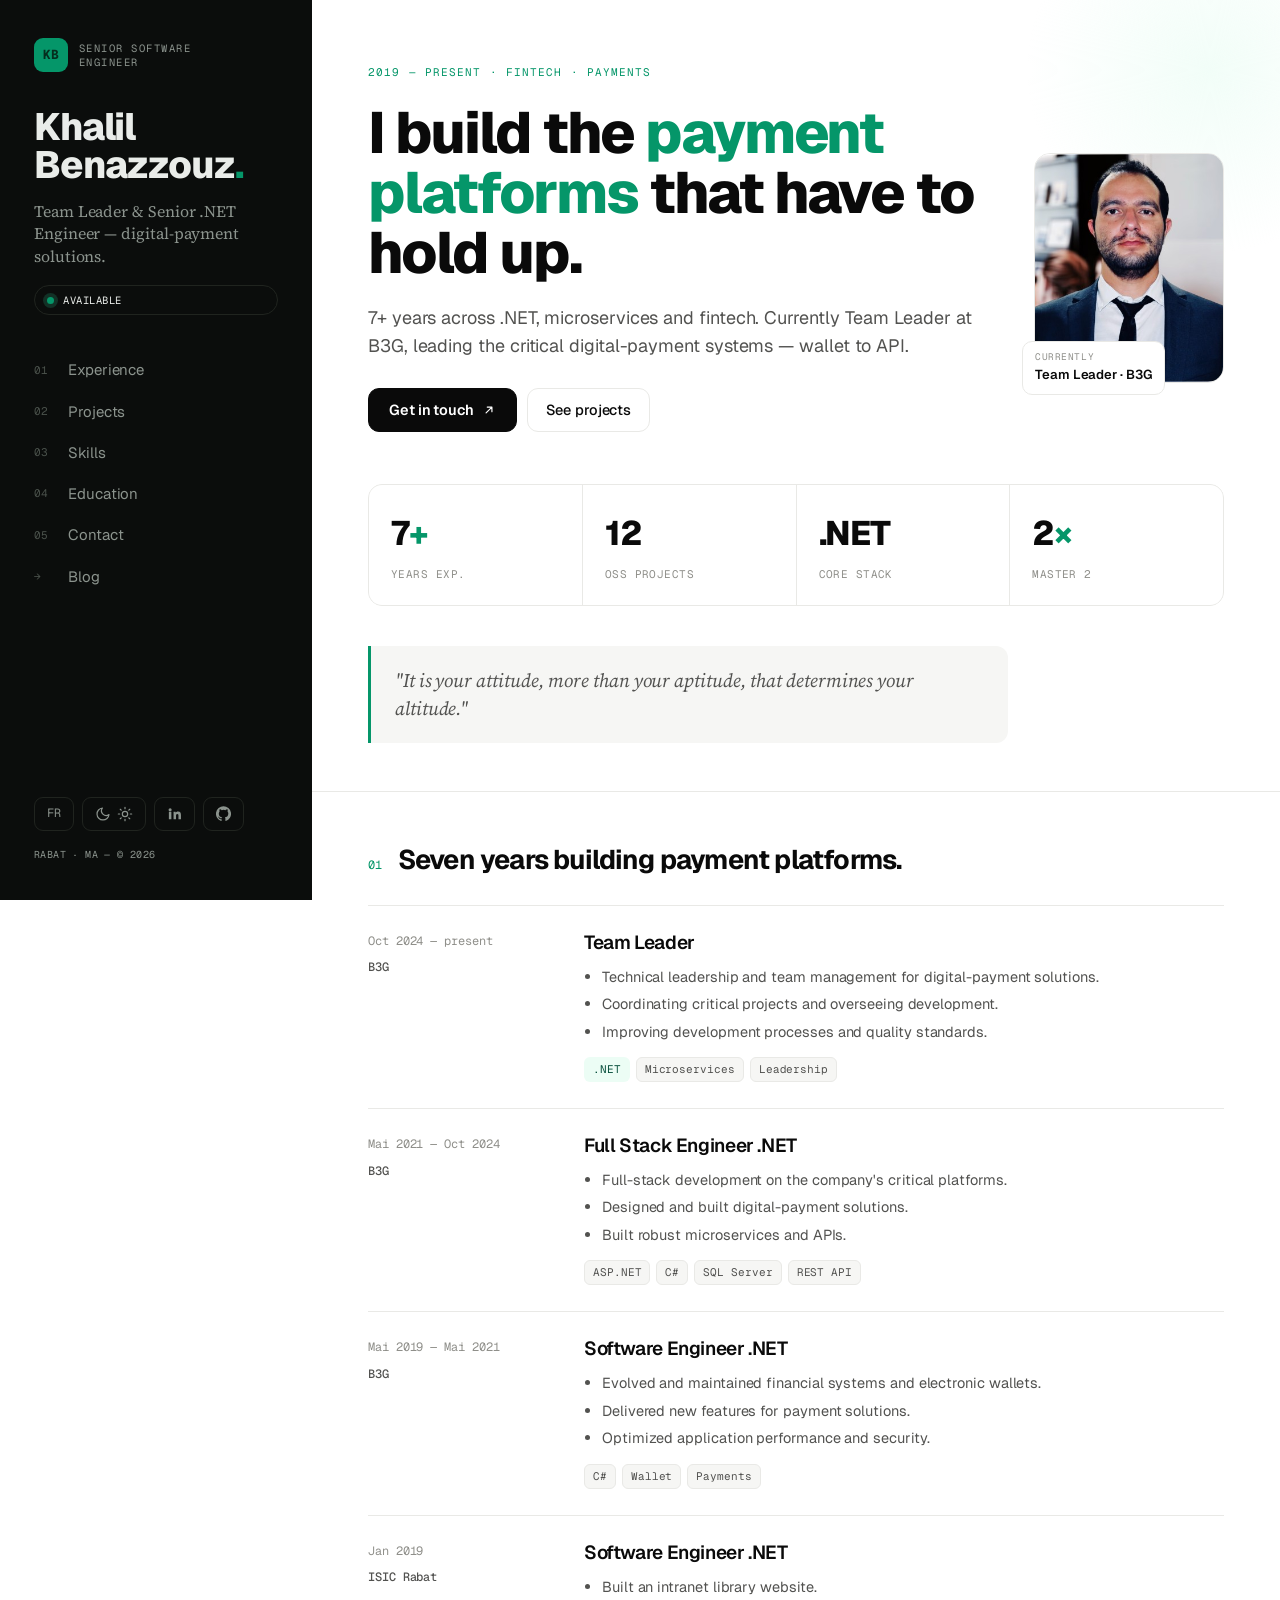
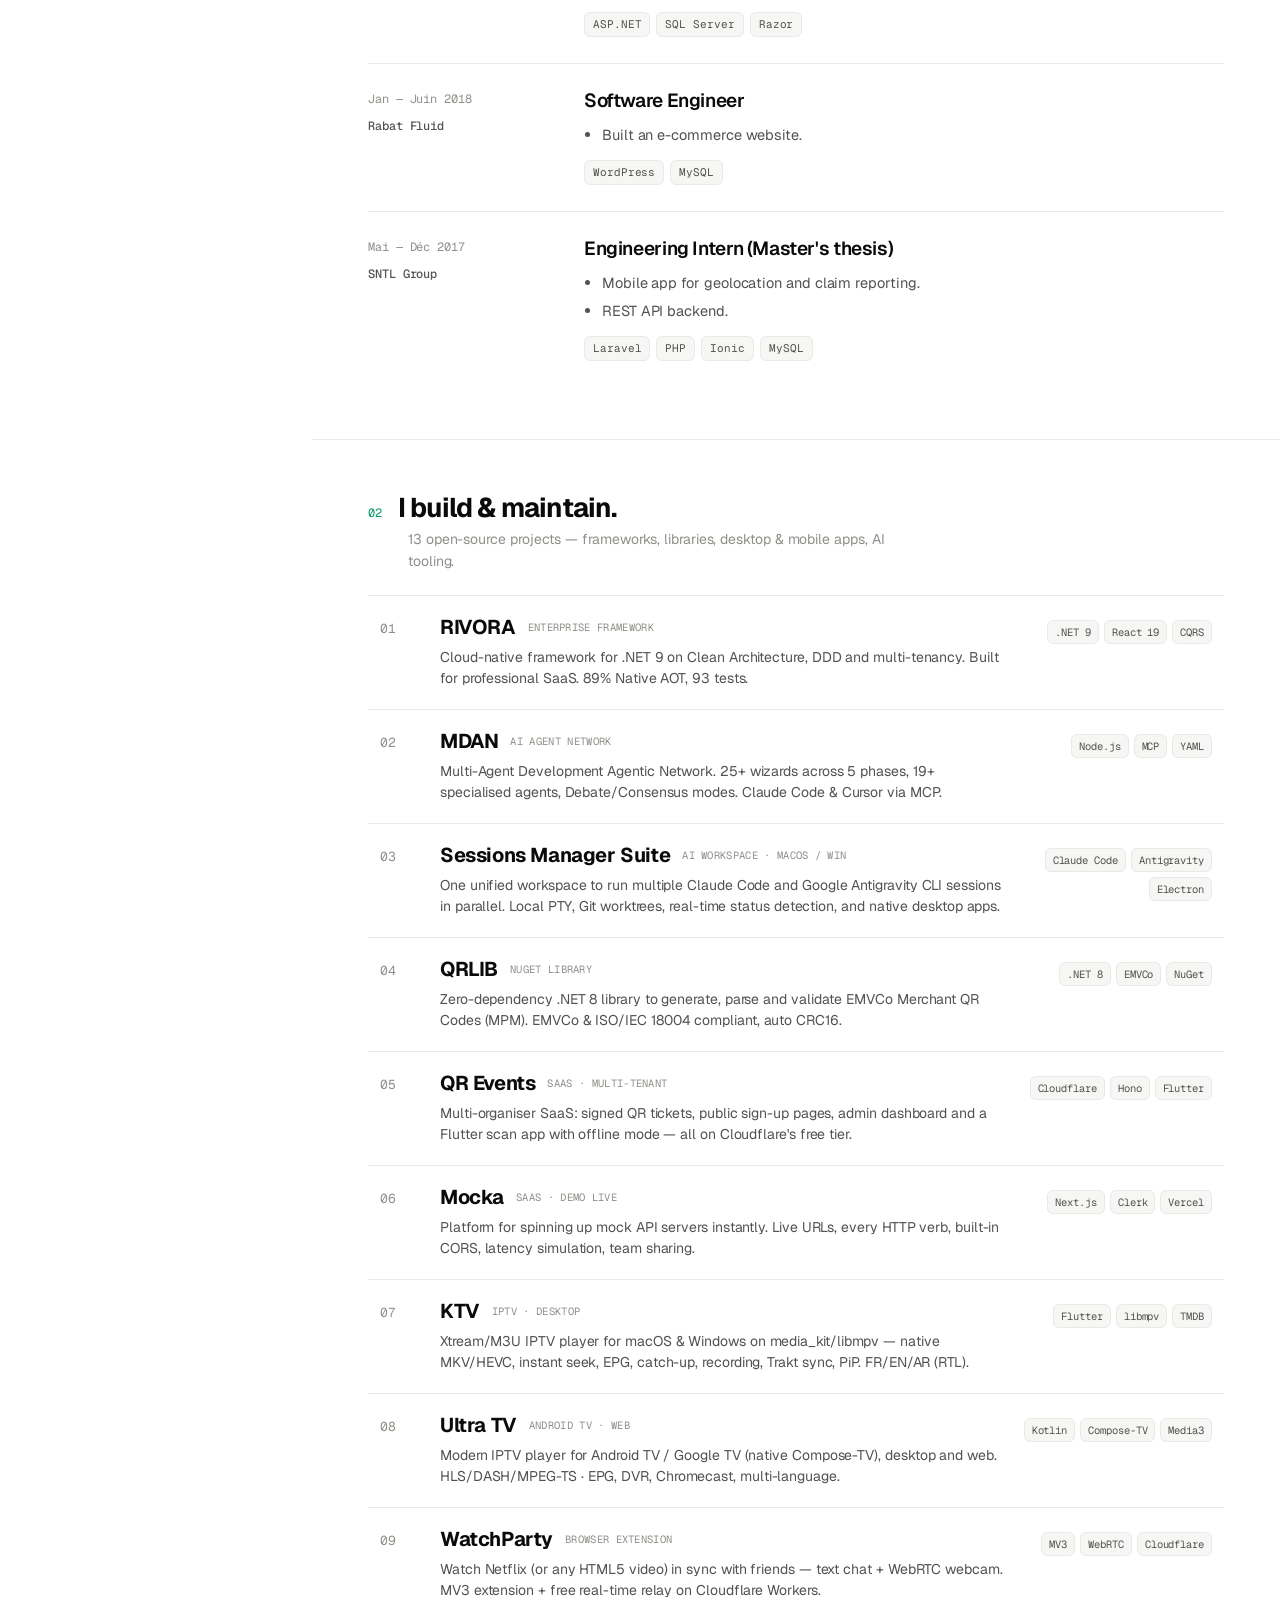
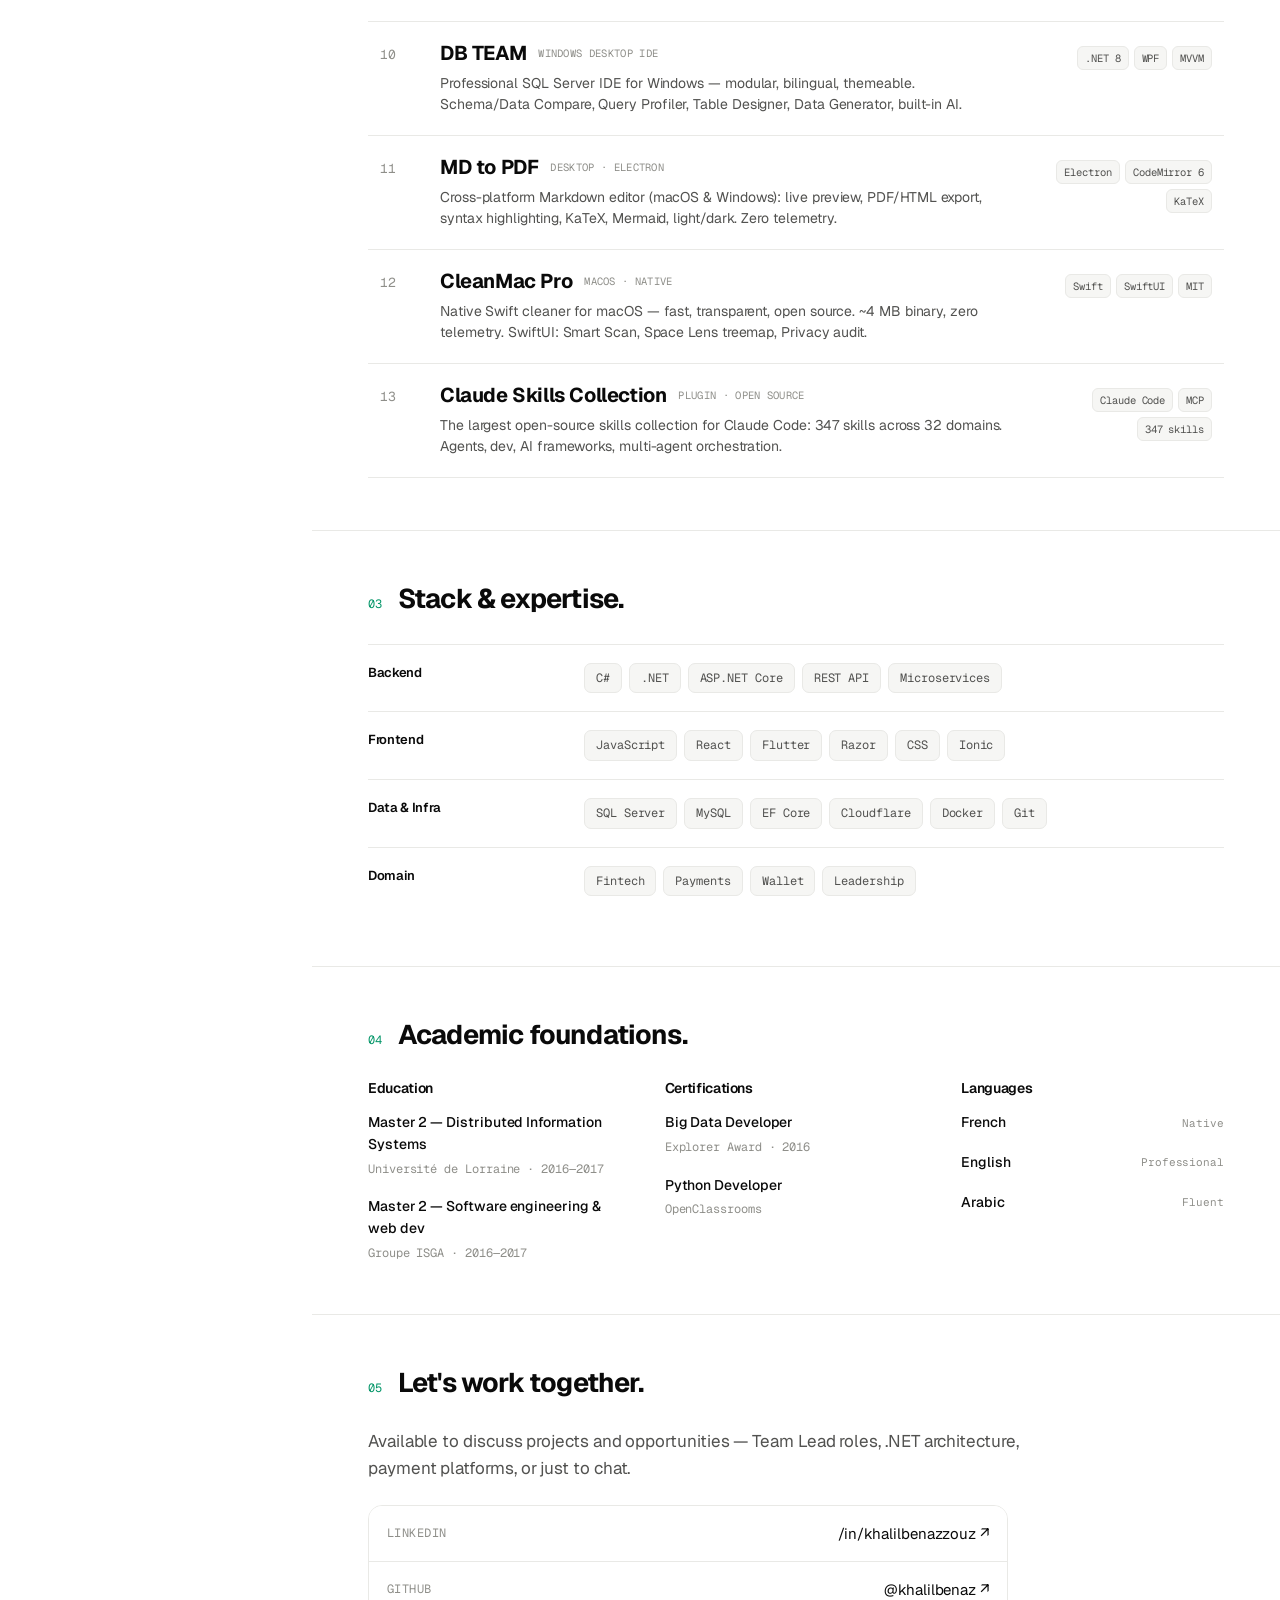
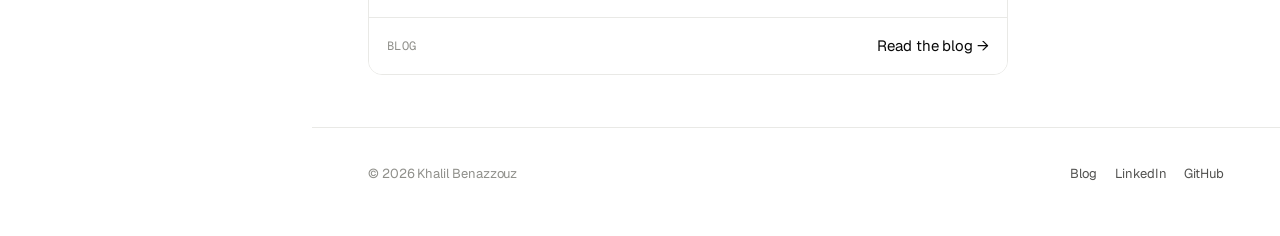
==== commit c272cb55: "feat: add Sessions Manager Suite page and portfolio card" ====
--- a/index.html
+++ b/index.html
@@ -3,13 +3,14 @@
 <head>
 <meta charset="utf-8" />
 <meta name="viewport" content="width=device-width,initial-scale=1" />
+<meta name="theme-color" content="#ffffff" />
 <title>Khalil Benazzouz — Senior Software Engineer · Team Leader Fintech</title>
 <meta name="description" content="Khalil Benazzouz — Senior Software Engineer, Team Leader B3G. 7+ ans en .NET, microservices et solutions de paiement." />
 <link rel="preconnect" href="https://fonts.googleapis.com" />
 <link rel="preconnect" href="https://fonts.gstatic.com" crossorigin />
 <link href="https://fonts.googleapis.com/css2?family=Geist:wght@300;400;500;600;700;800;900&family=Geist+Mono:wght@400;500&family=Source+Serif+4:ital,opsz,wght@0,8..60,400;0,8..60,500;1,8..60,400&display=swap" rel="stylesheet" />
-<link rel="stylesheet" href="styles.css?v=8" />
-<script src="shared.js?v=6" defer></script>
+<link rel="stylesheet" href="styles.css?v=9" />
+<script src="shared.js?v=7" defer></script>
 </head>
 <body>
 <div class="shell">
@@ -172,7 +173,7 @@
     <!-- PROJECTS -->
     <section id="projects" class="section">
       <div class="section-head" style="margin-bottom:6px"><span class="sec-num">02</span><h2><span data-lang="fr">Je construis &amp; maintiens.</span><span data-lang="en">I build &amp; maintain.</span></h2></div>
-      <p class="proj-intro"><span data-lang="fr">12 projets open source — frameworks, librairies, apps desktop &amp; mobile, outils IA.</span><span data-lang="en">12 open-source projects — frameworks, libraries, desktop &amp; mobile apps, AI tooling.</span></p>
+      <p class="proj-intro"><span data-lang="fr">13 projets open source — frameworks, librairies, apps desktop &amp; mobile, outils IA.</span><span data-lang="en">13 open-source projects — frameworks, libraries, desktop &amp; mobile apps, AI tooling.</span></p>
       <div class="proj-list">
 
         <a class="proj-row" href="https://github.com/khalilbenaz/RIVORA" target="_blank" rel="noopener"><div class="proj-grid">
@@ -195,8 +196,18 @@
           <div class="proj-tags"><span class="tag">Node.js</span><span class="tag">MCP</span><span class="tag">YAML</span></div>
         </div></a>
 
+        <a class="proj-row" href="/sessions/" target="_blank" rel="noopener"><div class="proj-grid">
+          <span class="proj-num">03</span>
+          <div>
+            <div class="proj-title-row"><h3 class="proj-name">Sessions Manager Suite</h3><span class="proj-meta">AI WORKSPACE · MACOS / WIN</span><svg class="proj-arrow" viewBox="0 0 24 24" fill="none" stroke="var(--accent)" stroke-width="2.2" stroke-linecap="round" stroke-linejoin="round"><path d="M7 17 17 7M9 7h8v8"/></svg></div>
+            <p class="proj-desc" data-lang="fr">Une interface unique pour orchestrer en parallèle plusieurs sessions de Claude Code (Anthropic) et d'Antigravity CLI (Google). PTY local, Git worktrees, détection d'états en direct et apps natives.</p>
+            <p class="proj-desc" data-lang="en">One unified workspace to run multiple Claude Code and Google Antigravity CLI sessions in parallel. Local PTY, Git worktrees, real-time status detection, and native desktop apps.</p>
+          </div>
+          <div class="proj-tags"><span class="tag">Claude Code</span><span class="tag">Antigravity</span><span class="tag">Electron</span></div>
+        </div></a>
+
         <a class="proj-row" href="https://github.com/khalilbenaz/QRLIB" target="_blank" rel="noopener"><div class="proj-grid">
-          <span class="proj-num">03</span>
+          <span class="proj-num">04</span>
           <div>
             <div class="proj-title-row"><h3 class="proj-name">QRLIB</h3><span class="proj-meta">NUGET LIBRARY</span><svg class="proj-arrow" viewBox="0 0 24 24" fill="none" stroke="var(--accent)" stroke-width="2.2" stroke-linecap="round" stroke-linejoin="round"><path d="M7 17 17 7M9 7h8v8"/></svg></div>
             <p class="proj-desc" data-lang="fr">Librairie .NET 8 zéro-dépendance pour générer, parser et valider les QR EMVCo Merchant (MPM). Conforme EMVCo &amp; ISO/IEC 18004, CRC16 auto.</p>
@@ -206,7 +217,7 @@
         </div></a>
 
         <a class="proj-row" href="https://github.com/khalilbenaz/qr-events" target="_blank" rel="noopener"><div class="proj-grid">
-          <span class="proj-num">04</span>
+          <span class="proj-num">05</span>
           <div>
             <div class="proj-title-row"><h3 class="proj-name">QR Events</h3><span class="proj-meta">SAAS · MULTI-TENANT</span><svg class="proj-arrow" viewBox="0 0 24 24" fill="none" stroke="var(--accent)" stroke-width="2.2" stroke-linecap="round" stroke-linejoin="round"><path d="M7 17 17 7M9 7h8v8"/></svg></div>
             <p class="proj-desc" data-lang="fr">SaaS multi-organisateurs : billets QR signés (HMAC), pages d'inscription publiques, dashboard admin et app de scan Flutter avec mode offline — full free tier Cloudflare.</p>
@@ -216,7 +227,7 @@
         </div></a>
 
         <a class="proj-row" href="https://mock-a.netlify.app/" target="_blank" rel="noopener"><div class="proj-grid">
-          <span class="proj-num">05</span>
+          <span class="proj-num">06</span>
           <div>
             <div class="proj-title-row"><h3 class="proj-name">Mocka</h3><span class="proj-meta">SAAS · DEMO LIVE</span><svg class="proj-arrow" viewBox="0 0 24 24" fill="none" stroke="var(--accent)" stroke-width="2.2" stroke-linecap="round" stroke-linejoin="round"><path d="M7 17 17 7M9 7h8v8"/></svg></div>
             <p class="proj-desc" data-lang="fr">Plateforme pour créer des serveurs mock API instantanément. URLs live, tous les verbes HTTP, CORS intégré, simulation de latence, partage d'équipe.</p>
@@ -226,7 +237,7 @@
         </div></a>
 
         <a class="proj-row" href="https://github.com/khalilbenaz/ktv-flutter" target="_blank" rel="noopener"><div class="proj-grid">
-          <span class="proj-num">06</span>
+          <span class="proj-num">07</span>
           <div>
             <div class="proj-title-row"><h3 class="proj-name">KTV</h3><span class="proj-meta">IPTV · DESKTOP</span><svg class="proj-arrow" viewBox="0 0 24 24" fill="none" stroke="var(--accent)" stroke-width="2.2" stroke-linecap="round" stroke-linejoin="round"><path d="M7 17 17 7M9 7h8v8"/></svg></div>
             <p class="proj-desc" data-lang="fr">Lecteur IPTV Xtream/M3U pour macOS &amp; Windows sur media_kit/libmpv — MKV/HEVC natif, seek instantané, EPG, catch-up, enregistrement, sync Trakt, PiP. FR/EN/AR (RTL).</p>
@@ -236,7 +247,7 @@
         </div></a>
 
         <a class="proj-row" href="https://github.com/khalilbenaz/ultra-tv" target="_blank" rel="noopener"><div class="proj-grid">
-          <span class="proj-num">07</span>
+          <span class="proj-num">08</span>
           <div>
             <div class="proj-title-row"><h3 class="proj-name">Ultra TV</h3><span class="proj-meta">ANDROID TV · WEB</span><svg class="proj-arrow" viewBox="0 0 24 24" fill="none" stroke="var(--accent)" stroke-width="2.2" stroke-linecap="round" stroke-linejoin="round"><path d="M7 17 17 7M9 7h8v8"/></svg></div>
             <p class="proj-desc" data-lang="fr">Lecteur IPTV moderne pour Android TV / Google TV (natif Compose-TV), desktop et web. HLS/DASH/MPEG-TS · EPG, DVR, Chromecast, multi-langues.</p>
@@ -246,7 +257,7 @@
         </div></a>
 
         <a class="proj-row" href="https://github.com/khalilbenaz/watchparty" target="_blank" rel="noopener"><div class="proj-grid">
-          <span class="proj-num">08</span>
+          <span class="proj-num">09</span>
           <div>
             <div class="proj-title-row"><h3 class="proj-name">WatchParty</h3><span class="proj-meta">BROWSER EXTENSION</span><svg class="proj-arrow" viewBox="0 0 24 24" fill="none" stroke="var(--accent)" stroke-width="2.2" stroke-linecap="round" stroke-linejoin="round"><path d="M7 17 17 7M9 7h8v8"/></svg></div>
             <p class="proj-desc" data-lang="fr">Regarder Netflix (ou toute vidéo HTML5) en synchro avec ses amis — chat texte + webcam WebRTC. Extension MV3 + relais temps réel gratuit sur Cloudflare Workers.</p>
@@ -256,7 +267,7 @@
         </div></a>
 
         <a class="proj-row" href="https://khalilbenaz.github.io/DBTeam/" target="_blank" rel="noopener"><div class="proj-grid">
-          <span class="proj-num">09</span>
+          <span class="proj-num">10</span>
           <div>
             <div class="proj-title-row"><h3 class="proj-name">DB TEAM</h3><span class="proj-meta">WINDOWS DESKTOP IDE</span><svg class="proj-arrow" viewBox="0 0 24 24" fill="none" stroke="var(--accent)" stroke-width="2.2" stroke-linecap="round" stroke-linejoin="round"><path d="M7 17 17 7M9 7h8v8"/></svg></div>
             <p class="proj-desc" data-lang="fr">IDE SQL Server professionnel pour Windows — modulaire, bilingue, thèmes. Schema/Data Compare, Query Profiler, Table Designer, Data Generator, AI intégré.</p>
@@ -266,7 +277,7 @@
         </div></a>
 
         <a class="proj-row" href="https://github.com/khalilbenaz/md-to-pdf-app" target="_blank" rel="noopener"><div class="proj-grid">
-          <span class="proj-num">10</span>
+          <span class="proj-num">11</span>
           <div>
             <div class="proj-title-row"><h3 class="proj-name">MD to PDF</h3><span class="proj-meta">DESKTOP · ELECTRON</span><svg class="proj-arrow" viewBox="0 0 24 24" fill="none" stroke="var(--accent)" stroke-width="2.2" stroke-linecap="round" stroke-linejoin="round"><path d="M7 17 17 7M9 7h8v8"/></svg></div>
             <p class="proj-desc" data-lang="fr">Éditeur Markdown multi-plateforme (macOS &amp; Windows) : aperçu live, export PDF/HTML, coloration syntaxique, KaTeX, Mermaid, clair/sombre. Zéro télémétrie.</p>
@@ -276,7 +287,7 @@
         </div></a>
 
         <a class="proj-row" href="https://github.com/khalilbenaz/cleanmac-pro" target="_blank" rel="noopener"><div class="proj-grid">
-          <span class="proj-num">11</span>
+          <span class="proj-num">12</span>
           <div>
             <div class="proj-title-row"><h3 class="proj-name">CleanMac Pro</h3><span class="proj-meta">MACOS · NATIVE</span><svg class="proj-arrow" viewBox="0 0 24 24" fill="none" stroke="var(--accent)" stroke-width="2.2" stroke-linecap="round" stroke-linejoin="round"><path d="M7 17 17 7M9 7h8v8"/></svg></div>
             <p class="proj-desc" data-lang="fr">Cleaner natif Swift pour macOS — rapide, transparent, open source. Binaire ~4 MB, zéro télémétrie. SwiftUI : Smart Scan, Space Lens (treemap), audit Privacy.</p>
@@ -286,7 +297,7 @@
         </div></a>
 
         <a class="proj-row" href="https://github.com/khalilbenaz/claude-skills-collection" target="_blank" rel="noopener"><div class="proj-grid">
-          <span class="proj-num">12</span>
+          <span class="proj-num">13</span>
           <div>
             <div class="proj-title-row"><h3 class="proj-name">Claude Skills Collection</h3><span class="proj-meta">PLUGIN · OPEN SOURCE</span><svg class="proj-arrow" viewBox="0 0 24 24" fill="none" stroke="var(--accent)" stroke-width="2.2" stroke-linecap="round" stroke-linejoin="round"><path d="M7 17 17 7M9 7h8v8"/></svg></div>
             <p class="proj-desc" data-lang="fr">La plus grande collection open source de skills pour Claude Code : 347 skills, 32 domaines. Agents, dev, frameworks IA, orchestration multi-agents.</p>
--- a/styles.css
+++ b/styles.css
@@ -387,10 +387,25 @@
    ============================================================ */
 @media (max-width: 900px) {
   .shell { grid-template-columns: 1fr; }
-  .sidebar { position: static; height: auto; padding: 26px 24px; }
-  .side-nav { flex-direction: row; flex-wrap: wrap; gap: 2px 18px; margin-top: 20px; }
+  /* Mobile: the sidebar stacks as a header. Follow the light/dark theme
+     (remap the side-* tokens) instead of staying a heavy black slab, and
+     stay compact so the CV content is reachable without a long scroll. */
+  .sidebar {
+    position: static; height: auto; padding: 20px 24px 18px;
+    background: var(--bg); color: var(--text);
+    border-bottom: 1px solid var(--border);
+    --side-text: var(--text);
+    --side-text-2: var(--text-3);
+    --side-border: var(--border);
+  }
+  .side-name { font-size: 27px; margin-top: 16px; }
+  .side-tagline { font-size: 14px; margin-top: 9px; }
+  .side-badge { margin-top: 12px; }
+  .side-nav { flex-direction: row; flex-wrap: wrap; gap: 2px 18px; margin-top: 16px; }
   .navlink { padding: 4px 0; }
-  .side-foot { margin-top: 24px; }
+  .navlink .navnum { color: var(--text-3); }
+  .side-foot { margin-top: 16px; padding-top: 16px; border-top: 1px solid var(--border); }
+  .icon-btn { color: var(--text-2); }
   :root { --content-pad: 24px; }
   .filters, .post-list, .pagination { margin-left: 24px; margin-right: 24px; }
 }
@@ -404,6 +419,7 @@
   .post-row { grid-template-columns: 1fr; gap: 6px; }
   .post-row .when, .post-row .read { padding-top: 0; }
   .filters { position: static; }
+  .side-name { font-size: 25px; }
 }
 
 /* ============================================================
